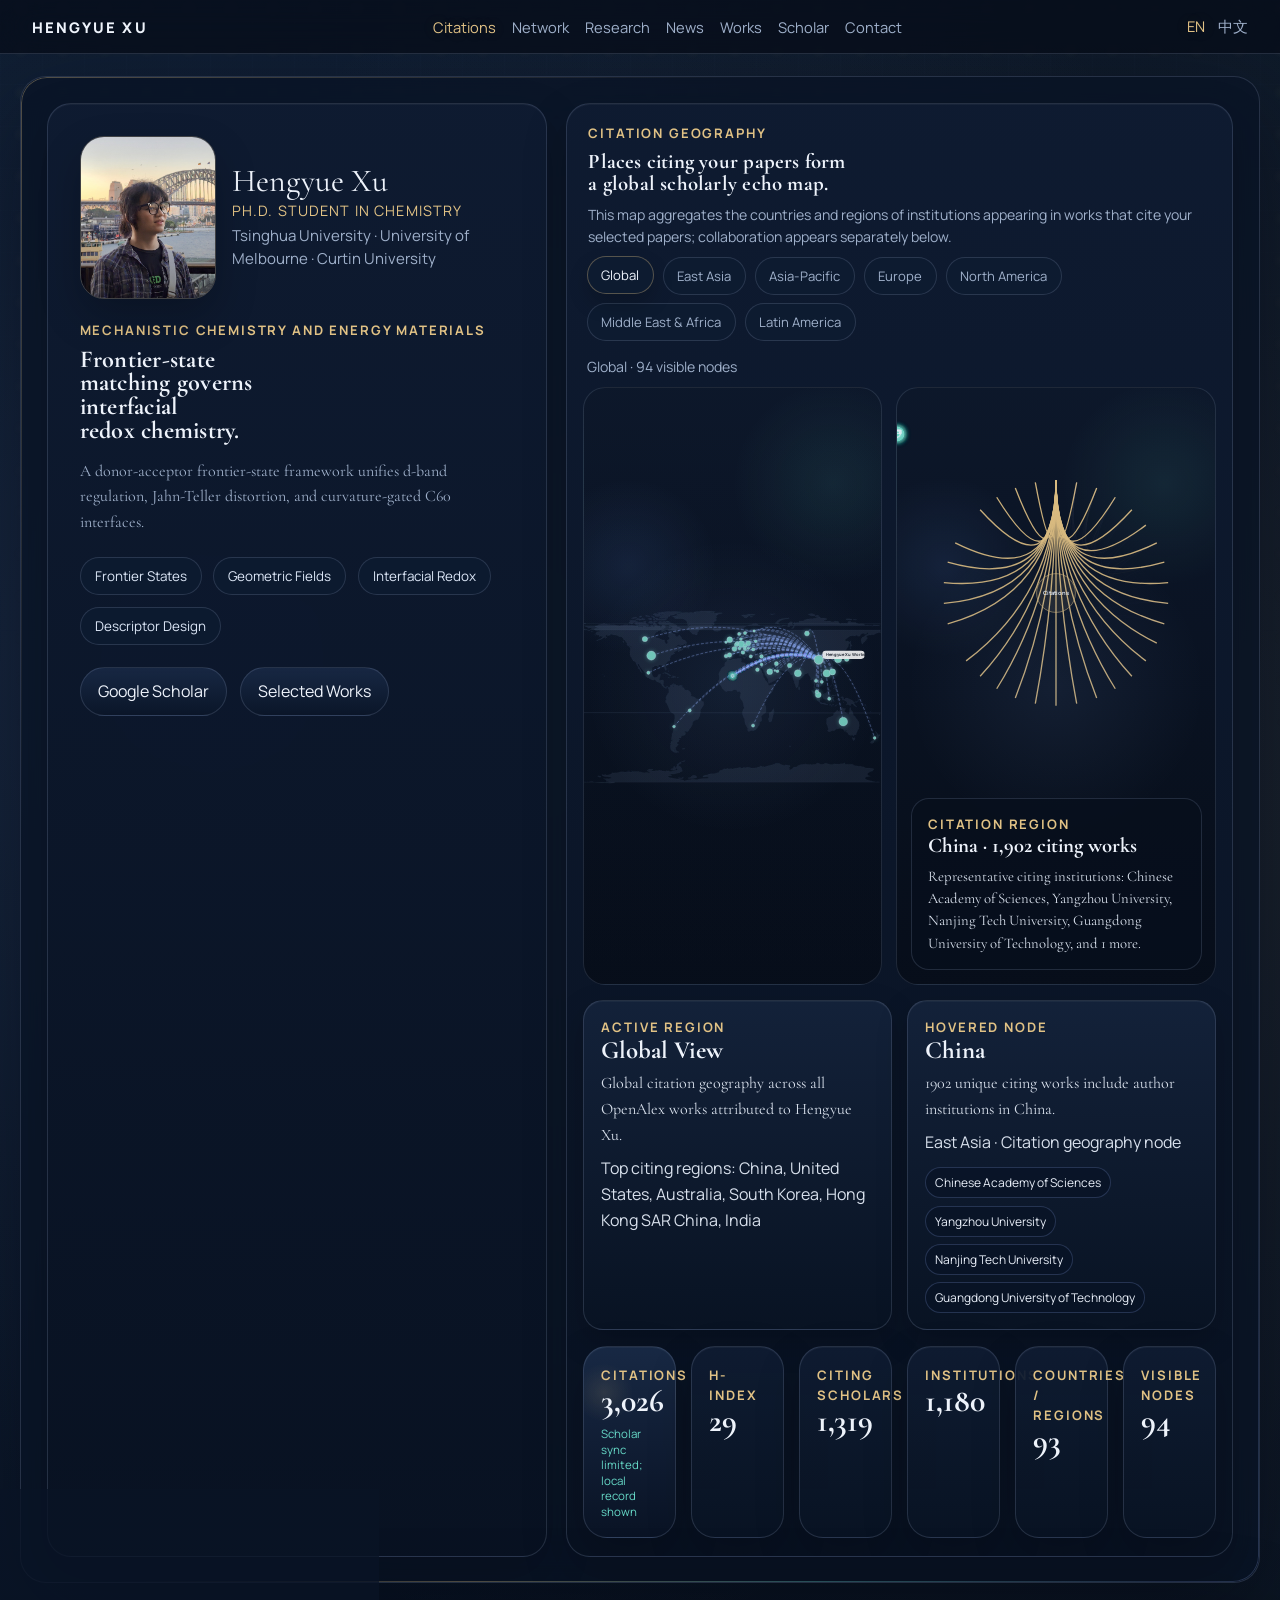
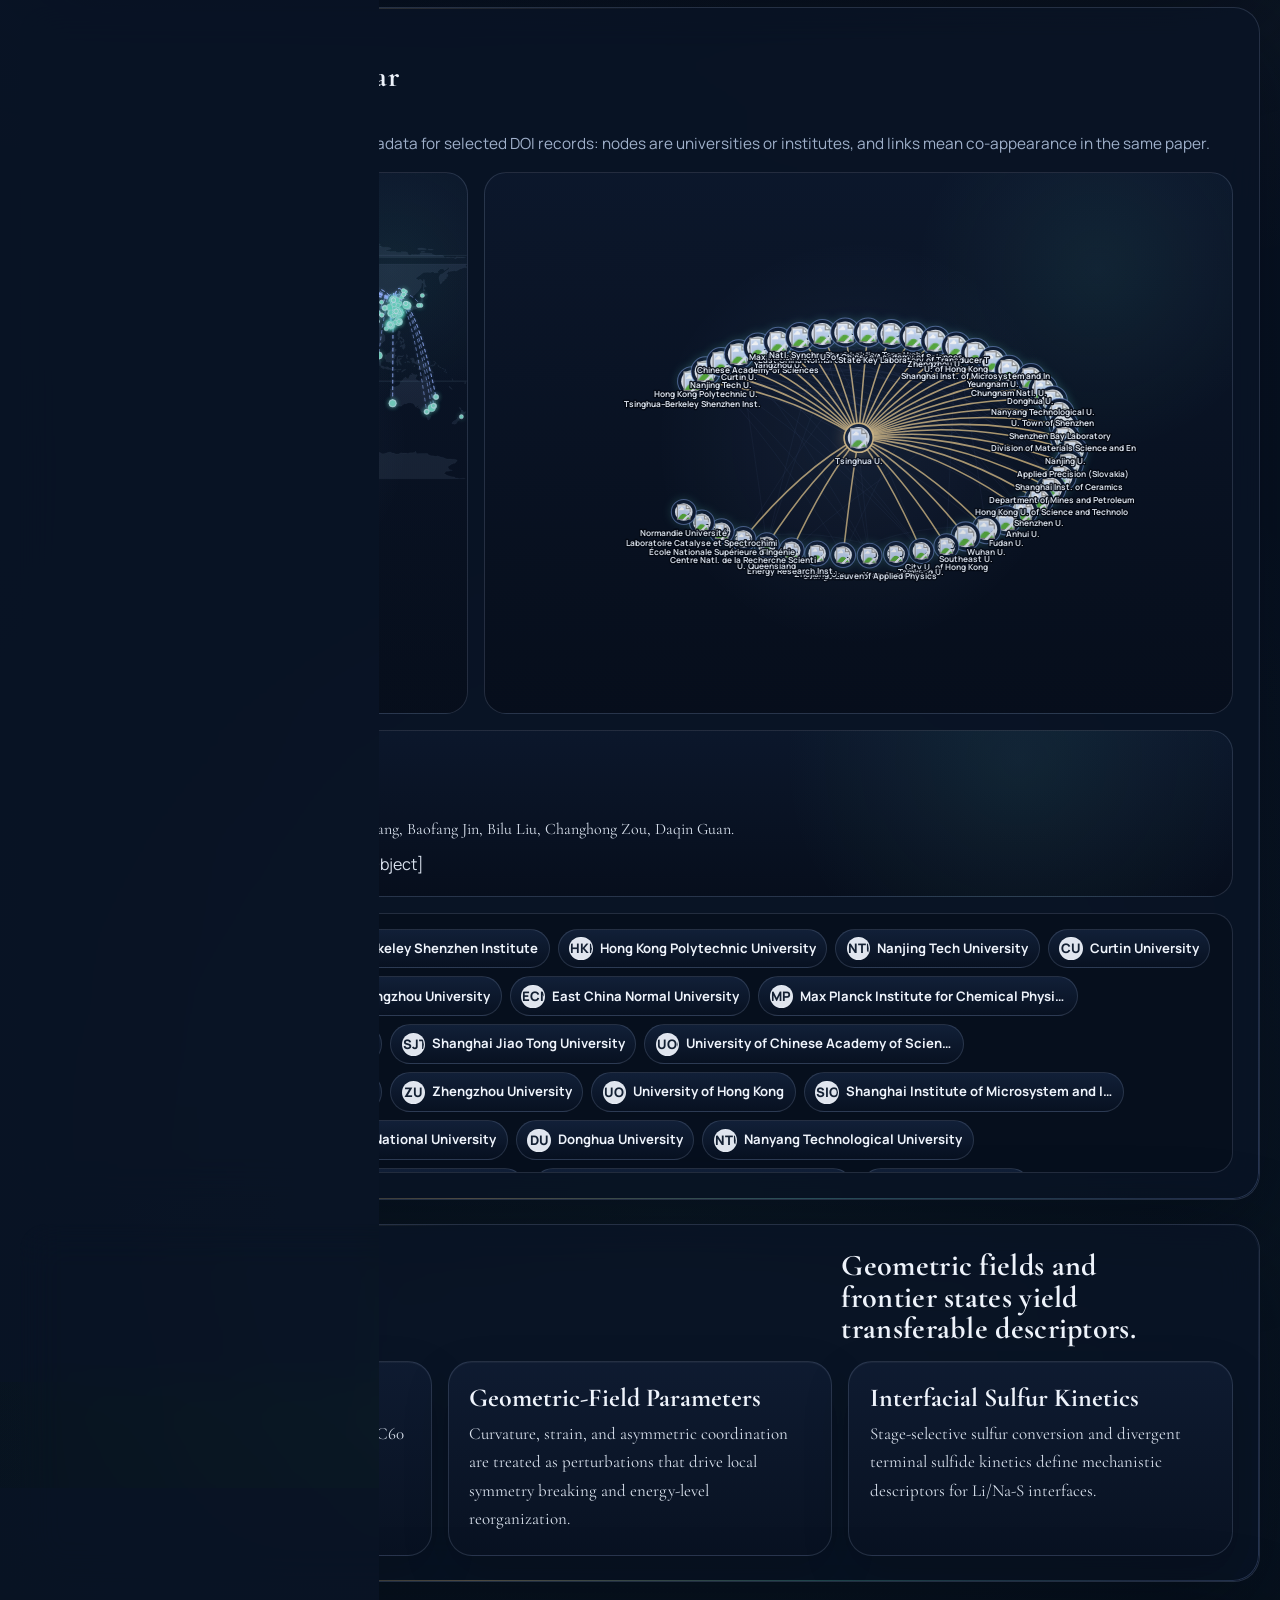
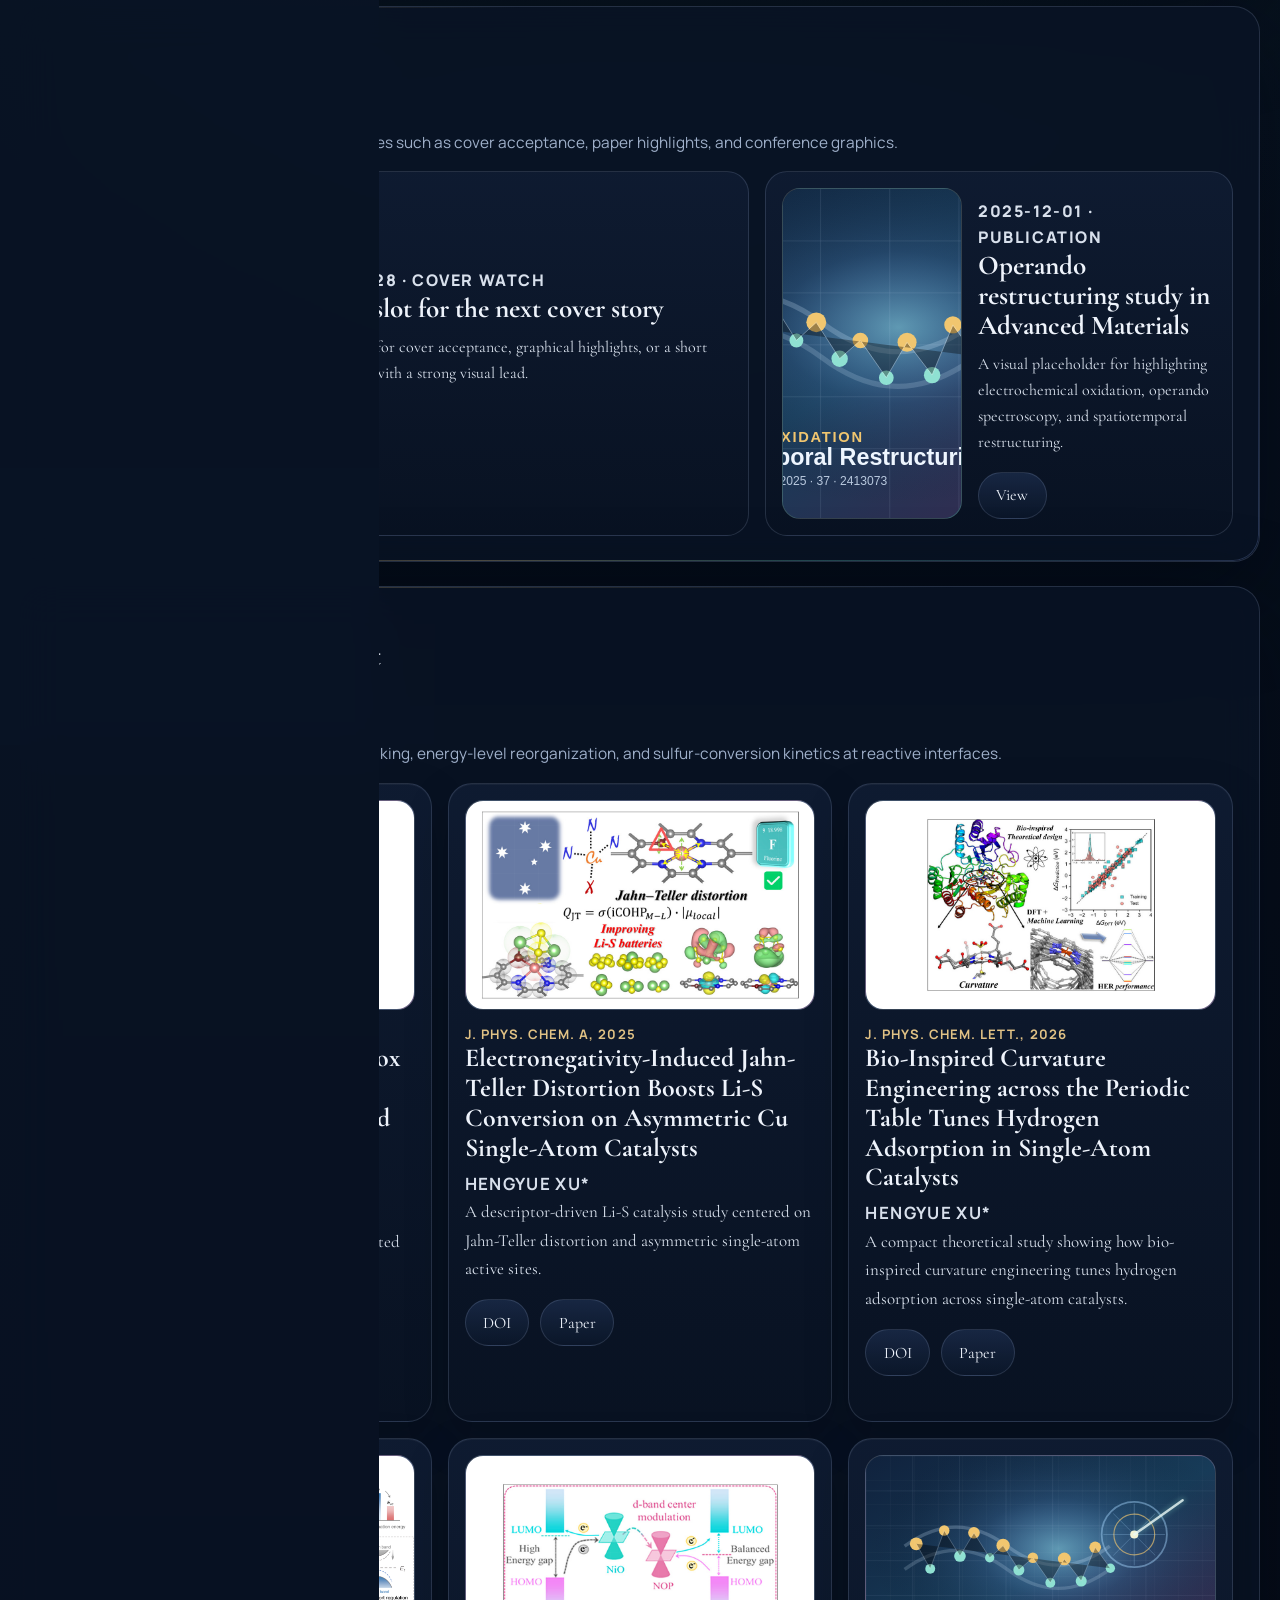
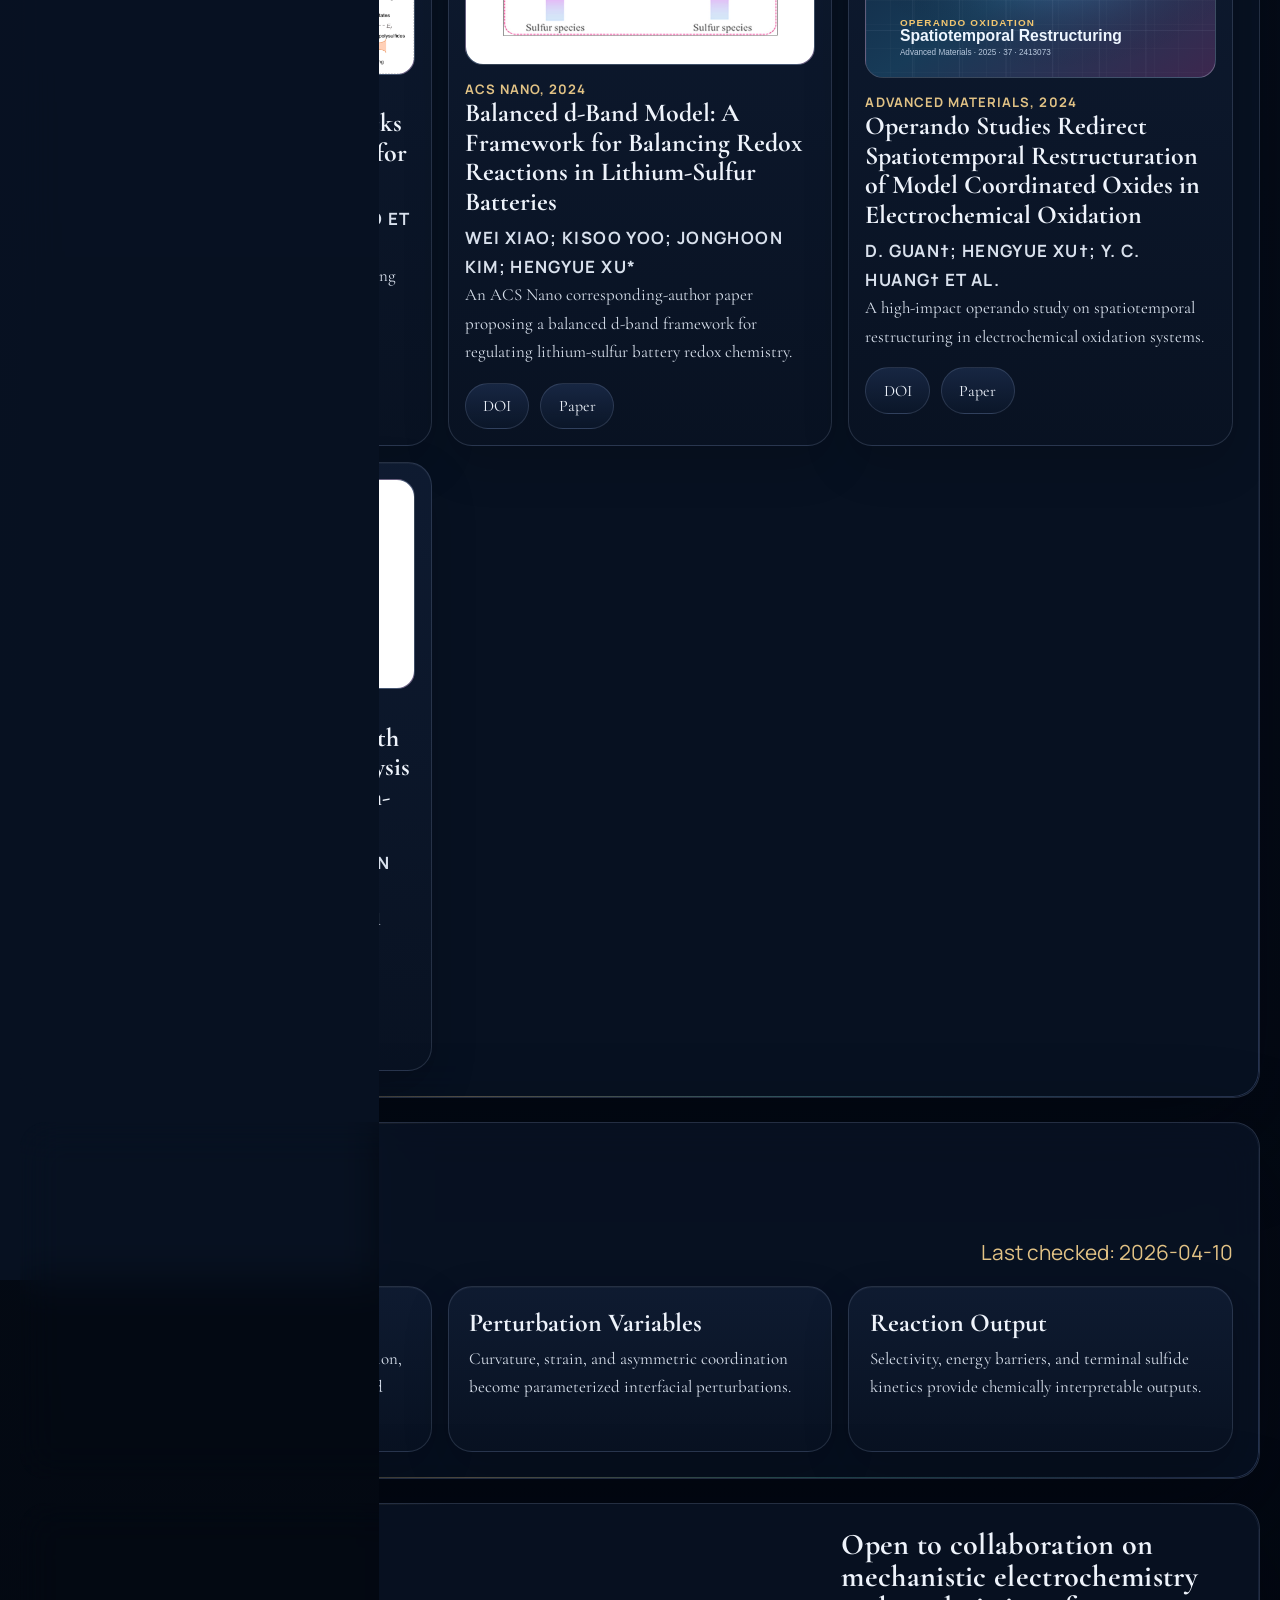
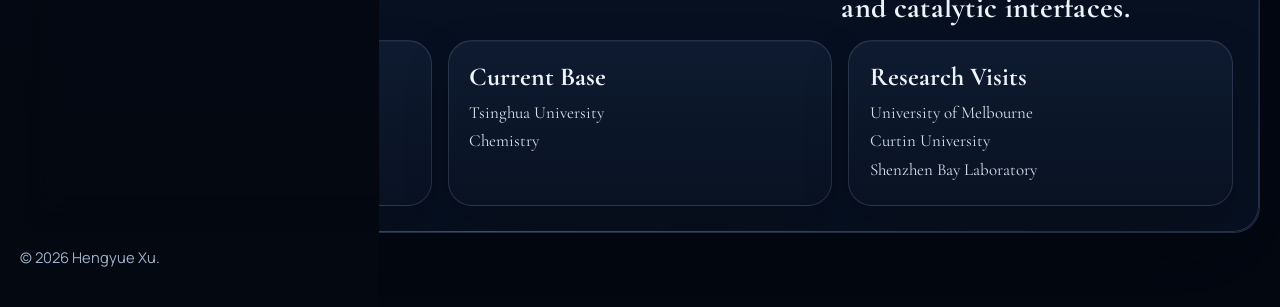
==== en.html @ 1e811d78 "Publish personal academic website" ====
<!DOCTYPE html>
<html lang="en">
  <head>
    <meta charset="UTF-8" />
    <meta name="viewport" content="width=device-width, initial-scale=1.0" />
    <title>Hengyue Xu | Mechanistic Chemistry and Energy Materials</title>
    <meta
      name="description"
      content="Mechanistic studies of energy materials, electronic structure regulation, interfacial chemistry, and descriptor-driven design by Hengyue Xu."
    />
    <link rel="preconnect" href="https://fonts.googleapis.com" />
    <link rel="preconnect" href="https://fonts.gstatic.com" crossorigin />
    <link
      href="https://fonts.googleapis.com/css2?family=Cormorant+Garamond:wght@500;600;700&family=Manrope:wght@400;500;600;700;800&display=swap"
      rel="stylesheet"
    />
    <link rel="stylesheet" href="./site.css" />
  </head>
  <body data-page-lang="en">
    <header class="topbar">
      <a class="brand" href="./index.html">Hengyue Xu</a>
      <nav class="nav">
        <a href="#impact">Citations</a>
        <a href="#collaboration">Network</a>
        <a href="#research">Research</a>
        <a href="#news">News</a>
        <a href="#publications">Works</a>
        <a href="#scholar">Scholar</a>
        <a href="#contact">Contact</a>
      </nav>
      <div class="lang-switch">
        <a class="active" href="./en.html">EN</a>
        <a href="./zh.html">中文</a>
      </div>
    </header>

    <main class="page-shell">
      <section id="impact" class="hero-map-section">
        <div class="hero-copy">
          <div class="hero-identity">
            <div class="hero-avatar-shell">
              <img class="hero-avatar" src="./assets/avatar-hero.jpg" alt="Portrait of Hengyue Xu" />
            </div>
            <div class="hero-identity-copy">
              <p class="identity-name">Hengyue Xu</p>
              <p class="identity-role">Ph.D. Student in Chemistry</p>
              <p class="identity-base">Tsinghua University · University of Melbourne · Curtin University</p>
            </div>
          </div>

          <p class="section-kicker">Mechanistic Chemistry and Energy Materials</p>
          <h1>Frontier-state matching governs interfacial redox chemistry.</h1>
          <p class="hero-summary">
            A donor-acceptor frontier-state framework unifies d-band regulation, Jahn-Teller distortion, and curvature-gated C60 interfaces.
          </p>

          <div class="topic-strip">
            <span>Frontier States</span>
            <span>Geometric Fields</span>
            <span>Interfacial Redox</span>
            <span>Descriptor Design</span>
          </div>

          <div class="hero-actions">
            <a class="primary-button" href="https://scholar.google.com/citations?user=CcOsCzwAAAAJ&hl=en" target="_blank" rel="noreferrer">
              Google Scholar
            </a>
            <a class="secondary-button" href="#publications">Selected Works</a>
          </div>
        </div>

        <div class="hero-map-panel">
          <div class="map-headline">
            <div>
              <p class="section-kicker">Citation Geography</p>
              <h2>Places citing your papers form a global scholarly echo map.</h2>
            </div>
            <p class="map-note">
              This map aggregates the countries and regions of institutions appearing in works that cite your selected papers; collaboration appears separately below.
            </p>
          </div>

          <div class="map-toolbar">
            <div id="map-region-controls" class="map-region-controls" aria-label="Impact map region filters"></div>
            <p id="map-toolbar-note" class="map-toolbar-note">Global overview</p>
          </div>

          <div class="citation-visual-grid">
            <div class="map-stage">
              <svg id="impact-map-svg" class="impact-map-svg" viewBox="0 0 1440 720" aria-label="Global citation geography map"></svg>
              <div id="map-tooltip" class="map-tooltip" hidden></div>
            </div>
            <div class="citation-network-panel">
              <svg id="citation-network-svg" class="citation-network-svg" viewBox="0 0 720 720" aria-label="Circular citation country network"></svg>
              <article id="citation-network-detail" class="citation-network-detail">
                <span class="stat-label">Citation Network</span>
                <h3>Click a node or link</h3>
                <p>Inspect countries, cross-region co-occurrence, and representative citing institutions.</p>
              </article>
            </div>
          </div>

          <div class="map-insights">
            <article class="map-insight-card">
              <span class="stat-label">Active Region</span>
              <h3 id="map-region-title">Global Overview</h3>
              <p id="map-region-summary">Citation distribution aggregated by the country or region of citing works' author institutions.</p>
              <p id="map-region-cities" class="map-note">Top citing regions: China, Australia, South Korea, United States, India, Germany</p>
            </article>
            <article class="map-insight-card">
              <span class="stat-label">Hovered Node</span>
              <h3 id="map-node-title">China</h3>
              <p id="map-node-summary">Citation geography node aggregated from citing works' author institutions.</p>
              <p id="map-node-meta" class="map-note">East Asia · Citation distribution node</p>
              <ul id="map-node-institutions" class="institution-mini-list" aria-label="Institutions for selected map node"></ul>
            </article>
          </div>

          <div class="hero-stats">
            <article class="stat-card spotlight">
              <span class="stat-label">Citations</span>
              <strong data-metric="citations">3,016</strong>
              <small id="scholar-sync-status">Syncing Scholar</small>
            </article>
            <article class="stat-card">
              <span class="stat-label">H-index</span>
              <strong data-metric="hIndex">29</strong>
            </article>
            <article class="stat-card">
              <span class="stat-label">Citing Scholars</span>
              <strong data-metric="citingScholars">1,319</strong>
            </article>
            <article class="stat-card">
              <span class="stat-label">Institutions</span>
              <strong data-metric="institutions">1,180</strong>
            </article>
            <article class="stat-card">
              <span class="stat-label">Countries / Regions</span>
              <strong data-metric="countries">42</strong>
            </article>
            <article class="stat-card">
              <span class="stat-label">Visible Nodes</span>
              <strong id="map-visible-nodes">15</strong>
            </article>
          </div>
        </div>
      </section>

      <section id="collaboration" class="section collaboration-section">
        <div class="section-heading">
          <p class="section-kicker">Paper Collaboration Network</p>
          <h2>Coauthor institutions appear as a publication network.</h2>
          <p class="section-note">
            Built from OpenAlex authorship institution metadata for selected DOI records: nodes are universities or institutes, and links mean co-appearance in the same paper.
          </p>
        </div>

        <div class="collaboration-layout">
          <div class="collaboration-map-shell">
            <svg id="collaboration-map" class="collaboration-map" viewBox="0 0 1440 720" aria-label="Global collaboration institution map"></svg>
          </div>
          <div class="collaboration-graph-shell">
            <svg id="collaboration-graph" class="collaboration-graph" viewBox="0 0 1440 720" aria-label="Paper collaboration institution network"></svg>
          </div>
          <article class="collaboration-detail">
            <span class="stat-label">Active Node</span>
            <h3 id="collaboration-node-title">Tsinghua University</h3>
            <p id="collaboration-node-summary">Hover or click an institution node to inspect authors, papers, and source metadata.</p>
            <p id="collaboration-node-meta" class="map-note">OpenAlex authorship institution data</p>
          </article>
        </div>

        <div id="institution-network" class="institution-network compact" aria-label="Compact global institution list"></div>
      </section>

      <section id="research" class="section narrative-section">
        <div class="section-heading compact">
          <p class="section-kicker">Core Ideas</p>
          <h2>Geometric fields and frontier states yield transferable descriptors.</h2>
        </div>

        <div class="narrative-grid">
          <article class="narrative-card">
            <h3>Unified Frontier States</h3>
            <p>d-band regulation, Jahn-Teller distortion, and C60 curvature are recast within a donor-acceptor frontier-state framework.</p>
          </article>
          <article class="narrative-card">
            <h3>Geometric-Field Parameters</h3>
            <p>Curvature, strain, and asymmetric coordination are treated as perturbations that drive local symmetry breaking and energy-level reorganization.</p>
          </article>
          <article class="narrative-card">
            <h3>Interfacial Sulfur Kinetics</h3>
            <p>Stage-selective sulfur conversion and divergent terminal sulfide kinetics define mechanistic descriptors for Li/Na-S interfaces.</p>
          </article>
        </div>
      </section>

      <section id="news" class="section news-section">
        <div class="section-heading">
          <p class="section-kicker">News</p>
          <h2>Recent papers, covers, and research updates live here.</h2>
          <p class="section-note">
            This section is ready for recurring visual updates such as cover acceptance, paper highlights, and conference graphics.
          </p>
        </div>

        <div id="news-feed" class="news-feed" data-lang="en"></div>
      </section>

      <section id="publications" class="section publications-section">
        <div class="section-heading">
          <p class="section-kicker">Selected Publications</p>
          <h2>Mechanistic papers convert frontier-state descriptors into reaction rules.</h2>
          <p class="section-note">
            Representative studies resolve symmetry breaking, energy-level reorganization, and sulfur-conversion kinetics at reactive interfaces.
          </p>
        </div>

        <div id="papers" class="publication-grid" data-lang="en"></div>
      </section>

      <section id="scholar" class="section scholar-section">
        <div class="section-heading compact">
          <div>
            <p class="section-kicker">Live Scholarly Pulse</p>
            <h2>Scholar metrics update online and fall back to the local research record.</h2>
          </div>
          <p id="scholar-updated" class="sync-text">Last checked: loading</p>
        </div>

        <div class="scholar-grid">
          <article class="scholar-card">
            <h3>Unified Theory</h3>
            <p>
              A frontier-state picture unifies d-band regulation, Jahn-Teller distortion, and curvature-controlled interfaces.
            </p>
          </article>
          <article class="scholar-card">
            <h3>Perturbation Variables</h3>
            <p>
              Curvature, strain, and asymmetric coordination become parameterized interfacial perturbations.
            </p>
          </article>
          <article class="scholar-card">
            <h3>Reaction Output</h3>
            <p>Selectivity, energy barriers, and terminal sulfide kinetics provide chemically interpretable outputs.</p>
          </article>
        </div>
      </section>

      <section id="contact" class="section contact-section">
        <div class="section-heading compact">
          <p class="section-kicker">Scientific Collaboration</p>
          <h2>Open to collaboration on mechanistic electrochemistry and catalytic interfaces.</h2>
        </div>

        <div class="contact-grid">
          <article class="contact-card">
            <h3>Email</h3>
            <p>xuhy24@mails.tsinghua.edu.cn</p>
            <p>xuhy21@tsinghua.org.cn</p>
          </article>
          <article class="contact-card">
            <h3>Current Base</h3>
            <p>Tsinghua University</p>
            <p>Chemistry</p>
          </article>
          <article class="contact-card">
            <h3>Research Visits</h3>
            <p>University of Melbourne</p>
            <p>Curtin University</p>
            <p>Shenzhen Bay Laboratory</p>
          </article>
        </div>
      </section>
    </main>

    <footer class="footer">
      <p>© <span data-year></span> Hengyue Xu.</p>
    </footer>

    <script src="./site.js"></script>
  </body>
</html>
---- site.css ----
:root {
  --bg: #06101d;
  --bg-deep: #030811;
  --panel: rgba(9, 20, 38, 0.78);
  --panel-strong: rgba(12, 26, 48, 0.94);
  --text: #eef3fb;
  --muted: #9fb0ca;
  --line: rgba(164, 184, 216, 0.18);
  --line-strong: rgba(225, 194, 133, 0.34);
  --accent: #e1c285;
  --accent-2: #97b4ff;
  --accent-3: #66d9c7;
  --glow: rgba(125, 169, 255, 0.36);
  --shadow: 0 32px 100px rgba(1, 5, 15, 0.46);
  --max-width: 1380px;
}

* {
  box-sizing: border-box;
}

html {
  scroll-behavior: smooth;
}

body {
  margin: 0;
  min-height: 100vh;
  color: var(--text);
  font-family: "Cormorant Garamond", serif;
  background:
    radial-gradient(circle at 14% 10%, rgba(125, 165, 232, 0.14), transparent 18%),
    radial-gradient(circle at 86% 12%, rgba(225, 194, 133, 0.09), transparent 18%),
    radial-gradient(circle at 52% 42%, rgba(102, 217, 199, 0.06), transparent 24%),
    linear-gradient(180deg, #091628 0%, var(--bg) 48%, var(--bg-deep) 100%);
  position: relative;
}

body::before {
  content: "";
  position: fixed;
  inset: 0;
  pointer-events: none;
  opacity: 0.52;
  background-image:
    linear-gradient(rgba(170, 191, 226, 0.04) 1px, transparent 1px),
    linear-gradient(90deg, rgba(170, 191, 226, 0.04) 1px, transparent 1px),
    radial-gradient(circle at 50% 20%, rgba(225, 194, 133, 0.1), transparent 24%);
  background-size: 42px 42px;
  mask-image: linear-gradient(180deg, rgba(0, 0, 0, 0.75), transparent 92%);
}

a {
  color: inherit;
}

.portal-page {
  display: grid;
  place-items: center;
  padding: 2rem;
}

.portal-shell,
.section,
.hero-map-section {
  position: relative;
  overflow: hidden;
  border: 1px solid var(--line);
  border-radius: 26px;
  background: var(--panel);
  box-shadow: var(--shadow);
  backdrop-filter: blur(20px);
}

.section::after,
.hero-map-section::after {
  content: "";
  position: absolute;
  inset: auto 8% 0;
  height: 1px;
  background: linear-gradient(90deg, transparent, rgba(225, 194, 133, 0.34), rgba(102, 217, 199, 0.28), transparent);
  pointer-events: none;
}

.portal-shell::before,
.section::before,
.hero-map-section::before {
  content: "";
  position: absolute;
  inset: 0;
  pointer-events: none;
  border-radius: inherit;
  padding: 1px;
  background: linear-gradient(135deg, var(--line-strong), transparent 28%, transparent 72%, rgba(151, 180, 255, 0.22));
  -webkit-mask:
    linear-gradient(#000 0 0) content-box,
    linear-gradient(#000 0 0);
  -webkit-mask-composite: xor;
  mask-composite: exclude;
}

.portal-shell {
  width: min(760px, 100%);
  padding: 2rem;
}

.portal-kicker,
.section-kicker,
.brand,
.nav,
.lang-switch,
.topic-strip,
.stat-label,
.paper-tag,
.paper-meta,
.section-note,
.map-note,
.institution-type,
.institution-meta,
.footer,
.primary-button,
.secondary-button {
  font-family: "Manrope", sans-serif;
}

.portal-kicker,
.section-kicker,
.stat-label {
  margin: 0 0 0.55rem;
  color: var(--accent);
  font-size: 0.82rem;
  font-weight: 700;
  letter-spacing: 0.14em;
  text-transform: uppercase;
}

.portal-shell h1,
.hero-copy h1,
.map-headline h2,
.section-heading h2 {
  margin: 0;
  line-height: 0.95;
  letter-spacing: 0.01em;
  text-wrap: balance;
}

.portal-shell h1 {
  font-size: clamp(3rem, 8vw, 5.2rem);
}

.portal-intro {
  max-width: 42rem;
  font-size: 1.22rem;
  line-height: 1.6;
  color: var(--muted);
}

.portal-grid {
  display: grid;
  grid-template-columns: repeat(2, minmax(0, 1fr));
  gap: 1rem;
  margin-top: 1.5rem;
}

.portal-card {
  display: block;
  text-decoration: none;
  padding: 1.45rem;
  border-radius: 24px;
  border: 1px solid var(--line);
  background: linear-gradient(180deg, rgba(17, 31, 55, 0.94), rgba(10, 19, 35, 0.94));
  transition: transform 180ms ease, border-color 180ms ease;
}

.portal-card:hover {
  transform: translateY(-4px);
  border-color: var(--line-strong);
}

.portal-label {
  display: inline-block;
  margin-bottom: 0.65rem;
  color: var(--accent-2);
  font-family: "Manrope", sans-serif;
  font-size: 0.84rem;
  font-weight: 700;
}

.portal-card strong {
  display: block;
  font-size: 1.38rem;
}

.portal-card p {
  margin-bottom: 0;
  font-size: 1rem;
  line-height: 1.6;
  color: var(--muted);
}

.topbar {
  position: sticky;
  top: 0;
  z-index: 40;
  display: grid;
  grid-template-columns: auto 1fr auto;
  align-items: center;
  gap: 1rem;
  padding: 1rem 2rem;
  backdrop-filter: blur(18px);
  background: rgba(6, 12, 24, 0.72);
  border-bottom: 1px solid var(--line);
}

.brand {
  text-decoration: none;
  font-size: 0.92rem;
  font-weight: 800;
  letter-spacing: 0.14em;
  text-transform: uppercase;
}

.nav {
  display: flex;
  justify-content: center;
  flex-wrap: wrap;
  gap: 1rem;
}

.nav a,
.lang-switch a {
  text-decoration: none;
  color: var(--muted);
  font-size: 0.92rem;
  transition: color 180ms ease, text-shadow 180ms ease;
}

.nav a:hover,
.nav a.active,
.lang-switch a:hover,
.lang-switch a.active {
  color: var(--accent);
  text-shadow: 0 0 18px rgba(225, 194, 133, 0.18);
}

.lang-switch {
  display: flex;
  gap: 0.8rem;
}

.page-shell {
  width: min(calc(100% - 2.5rem), var(--max-width));
  margin: 1.4rem auto 0;
  display: grid;
  gap: 1.5rem;
}

.hero-map-section {
  min-height: calc(100vh - 7rem);
  padding: 1.6rem;
  display: grid;
  grid-template-columns: minmax(380px, 500px) minmax(0, 1fr);
  gap: 1.2rem;
}

.hero-copy,
.hero-map-panel,
.narrative-card,
.paper-card,
.stat-card,
.scholar-card,
.contact-card {
  border-radius: 24px;
  border: 1px solid var(--line);
  background: linear-gradient(180deg, rgba(15, 28, 50, 0.95), rgba(9, 19, 35, 0.94));
  box-shadow:
    inset 0 1px 0 rgba(255, 255, 255, 0.04),
    0 18px 46px rgba(0, 0, 0, 0.18);
}

.hero-copy {
  display: flex;
  flex-direction: column;
  justify-content: flex-start;
  padding: 2rem;
}

.hero-identity {
  display: grid;
  grid-template-columns: 136px minmax(0, 1fr);
  gap: 1rem;
  align-items: center;
  margin-bottom: 1.35rem;
}

.hero-avatar-shell {
  position: relative;
  aspect-ratio: 5 / 6;
  border-radius: 24px;
  overflow: hidden;
  border: 1px solid rgba(225, 194, 133, 0.24);
  box-shadow:
    inset 0 1px 0 rgba(255, 255, 255, 0.08),
    0 18px 42px rgba(0, 0, 0, 0.22);
}

.hero-avatar-shell::after {
  content: "";
  position: absolute;
  inset: 0;
  background:
    linear-gradient(180deg, transparent 48%, rgba(4, 10, 18, 0.42) 100%),
    linear-gradient(135deg, rgba(255, 255, 255, 0.08), transparent 36%);
}

.hero-avatar {
  display: block;
  width: 100%;
  height: 100%;
  object-fit: cover;
}

.hero-identity-copy {
  display: grid;
  gap: 0.25rem;
}

.identity-name,
.identity-role,
.identity-base {
  margin: 0;
}

.identity-name {
  font-size: 2rem;
  line-height: 1;
}

.identity-role {
  font-family: "Manrope", sans-serif;
  font-size: 0.9rem;
  letter-spacing: 0.08em;
  text-transform: uppercase;
  color: var(--accent);
}

.identity-base {
  font-family: "Manrope", sans-serif;
  font-size: 0.94rem;
  line-height: 1.55;
  color: var(--muted);
}

.hero-copy h1 {
  font-size: clamp(1.48rem, 1.9vw, 1.98rem);
  line-height: 0.98;
  max-width: 15ch;
}

.hero-summary {
  margin: 1rem 0 0;
  font-size: 1rem;
  line-height: 1.6;
  color: var(--muted);
  max-width: 34rem;
}

.topic-strip {
  display: flex;
  flex-wrap: wrap;
  gap: 0.72rem;
  margin-top: 1.35rem;
}

.topic-strip span {
  display: inline-flex;
  align-items: center;
  padding: 0.56rem 0.88rem;
  border-radius: 999px;
  border: 1px solid var(--line);
  background: rgba(14, 28, 49, 0.78);
  color: #dbe5f5;
  font-size: 0.84rem;
}

.hero-actions {
  display: flex;
  flex-wrap: wrap;
  gap: 0.8rem;
  margin-top: 1.4rem;
}

.primary-button,
.secondary-button,
.paper-links a {
  display: inline-flex;
  align-items: center;
  justify-content: center;
  padding: 0.78rem 1.08rem;
  border-radius: 999px;
  border: 1px solid var(--line);
  background: linear-gradient(180deg, rgba(24, 40, 68, 0.96), rgba(11, 22, 41, 0.94));
  text-decoration: none;
  transition:
    transform 180ms ease,
    border-color 180ms ease,
    color 180ms ease,
    box-shadow 180ms ease;
}

.primary-button:hover,
.secondary-button:hover,
.paper-links a:hover {
  transform: translateY(-2px);
  border-color: var(--line-strong);
  color: var(--accent);
  box-shadow: 0 12px 30px rgba(2, 6, 14, 0.34);
}

.hero-map-panel {
  position: relative;
  display: grid;
  grid-template-rows: auto auto minmax(0, 1fr) auto auto;
  padding: 1rem 1rem 1.1rem;
  overflow: hidden;
}

.map-headline {
  display: flex;
  flex-direction: column;
  gap: 0.55rem;
  align-items: start;
  padding: 0.25rem 0.35rem 0.55rem;
}

.map-headline h2 {
  font-size: clamp(1.3rem, 1.6vw, 1.76rem);
  line-height: 1.08;
  max-width: 40ch;
}

.map-note {
  max-width: 46rem;
  margin: 0;
  font-size: 0.88rem;
  line-height: 1.55;
  color: var(--muted);
}

.map-toolbar {
  display: flex;
  justify-content: space-between;
  gap: 1rem;
  align-items: center;
  flex-wrap: wrap;
  margin: 0 0 0.7rem;
  padding: 0 0.25rem;
}

.map-region-controls {
  display: flex;
  flex-wrap: wrap;
  gap: 0.55rem;
}

.map-region-button {
  appearance: none;
  border: 1px solid var(--line);
  background: rgba(14, 28, 49, 0.88);
  color: var(--muted);
  border-radius: 999px;
  padding: 0.55rem 0.85rem;
  font-family: "Manrope", sans-serif;
  font-size: 0.82rem;
  cursor: pointer;
  transition:
    transform 180ms ease,
    border-color 180ms ease,
    color 180ms ease,
    box-shadow 180ms ease;
}

.map-region-button:hover,
.map-region-button.active {
  transform: translateY(-1px);
  color: var(--text);
  border-color: var(--line-strong);
  box-shadow: 0 10px 20px rgba(0, 0, 0, 0.18);
}

.map-toolbar-note {
  margin: 0;
  font-family: "Manrope", sans-serif;
  font-size: 0.88rem;
  color: var(--muted);
}

.citation-visual-grid {
  display: grid;
  grid-template-columns: minmax(0, 1fr) minmax(320px, 0.42fr);
  gap: 0.9rem;
  min-height: 0;
}

.map-stage,
.citation-network-panel {
  display: grid;
  grid-template-rows: minmax(0, 1fr) auto;
  position: relative;
  min-height: 0;
  border-radius: 22px;
  background:
    radial-gradient(circle at 84% 16%, rgba(102, 217, 199, 0.09), transparent 18%),
    radial-gradient(circle at 15% 30%, rgba(112, 162, 255, 0.1), transparent 18%),
    linear-gradient(180deg, rgba(13, 24, 42, 0.98), rgba(7, 14, 27, 0.98));
  border: 1px solid rgba(173, 194, 230, 0.14);
  overflow: hidden;
}

.map-stage::before,
.citation-network-panel::before,
.collaboration-map-shell::before,
.collaboration-graph-shell::before {
  content: "";
  position: absolute;
  inset: 0;
  background:
    radial-gradient(circle at 50% 50%, rgba(143, 183, 255, 0.08), transparent 44%),
    linear-gradient(180deg, transparent 0%, rgba(6, 13, 24, 0.18) 100%);
  pointer-events: none;
}

.impact-map-svg {
  display: block;
  width: 100%;
  height: 100%;
  min-height: 500px;
}

.citation-network-svg {
  display: block;
  width: 100%;
  min-height: 410px;
}

.citation-network-detail {
  position: relative;
  margin: 0 0.85rem 0.85rem;
  padding: 0.95rem 1rem;
  border-radius: 18px;
  border: 1px solid rgba(173, 194, 230, 0.16);
  background: rgba(7, 15, 29, 0.74);
}

.citation-network-detail h3 {
  margin: 0;
  font-size: 1.3rem;
  line-height: 1.12;
}

.citation-network-detail p {
  margin: 0.45rem 0 0;
  color: #d8e0ec;
  font-size: 0.92rem;
  line-height: 1.52;
}

.map-tooltip {
  position: absolute;
  z-index: 6;
  min-width: 180px;
  max-width: 250px;
  padding: 0.8rem 0.95rem;
  border-radius: 16px;
  border: 1px solid rgba(225, 194, 133, 0.24);
  background: rgba(249, 250, 253, 0.96);
  color: #182031;
  box-shadow: 0 18px 40px rgba(3, 7, 16, 0.26);
  pointer-events: none;
  transform: translate(12px, -12px);
}

.map-tooltip strong,
.map-tooltip span {
  display: block;
}

.map-tooltip strong {
  font-family: "Manrope", sans-serif;
  font-size: 0.98rem;
}

.map-tooltip span {
  margin-top: 0.18rem;
  font-family: "Manrope", sans-serif;
  font-size: 0.78rem;
  line-height: 1.45;
  color: #505c70;
}

.institution-mini-list {
  display: flex;
  flex-wrap: wrap;
  gap: 0.45rem;
  padding: 0;
  margin: 0.7rem 0 0;
  list-style: none;
}

.institution-mini-list li {
  max-width: 100%;
  padding: 0.38rem 0.55rem;
  border: 1px solid rgba(151, 180, 255, 0.2);
  border-radius: 999px;
  color: #e8eef8;
  background: rgba(9, 20, 38, 0.74);
  font-family: "Manrope", sans-serif;
  font-size: 0.75rem;
  overflow-wrap: anywhere;
}

.map-insights {
  display: grid;
  grid-template-columns: repeat(2, minmax(0, 1fr));
  gap: 0.9rem;
  margin-top: 0.95rem;
}

.map-insight-card {
  padding: 1rem 1.1rem;
  border-radius: 20px;
  border: 1px solid var(--line);
  background: linear-gradient(180deg, rgba(20, 34, 58, 0.95), rgba(9, 19, 35, 0.94));
  box-shadow:
    inset 0 1px 0 rgba(255, 255, 255, 0.04),
    0 12px 32px rgba(0, 0, 0, 0.18);
}

.map-insight-card h3 {
  margin: 0;
  font-size: 1.55rem;
  line-height: 1.08;
}

.map-insight-card p {
  margin: 0.45rem 0 0;
  font-size: 1rem;
  line-height: 1.62;
  color: #d8e0ec;
}

.hero-stats {
  display: grid;
  grid-template-columns: repeat(6, minmax(0, 1fr));
  gap: 0.9rem;
  margin-top: 1rem;
}

.stat-card {
  padding: 1.1rem;
  min-width: 0;
}

.stat-card.spotlight {
  background:
    radial-gradient(circle at 22% 24%, rgba(225, 194, 133, 0.12), transparent 18%),
    linear-gradient(180deg, rgba(24, 41, 69, 0.98), rgba(10, 20, 37, 0.96));
}

.stat-card strong {
  display: block;
  font-size: 2rem;
  line-height: 1;
}

.stat-card small {
  display: block;
  margin-top: 0.58rem;
  color: var(--accent-3);
  font-family: "Manrope", sans-serif;
  font-size: 0.72rem;
  line-height: 1.35;
}

.section {
  padding: 1.6rem;
}

.section-heading {
  margin-bottom: 1rem;
}

.section-heading.compact {
  display: flex;
  justify-content: space-between;
  gap: 1rem;
  align-items: end;
}

.section-heading h2 {
  font-size: clamp(1.72rem, 2.35vw, 2.45rem);
  line-height: 1.05;
  max-width: 28ch;
}

.section-note {
  margin: 0.5rem 0 0;
  font-size: 0.96rem;
  line-height: 1.6;
  color: var(--muted);
}

.narrative-grid,
.publication-grid,
.news-feed,
.scholar-grid,
.contact-grid,
.institution-network {
  display: grid;
  gap: 1rem;
}

.institution-network {
  grid-template-columns: repeat(4, minmax(0, 1fr));
}

.institution-network.compact {
  display: flex;
  flex-wrap: wrap;
  gap: 0.5rem;
  max-height: 260px;
  overflow: auto;
  padding: 0.9rem;
  border-radius: 20px;
  border: 1px solid var(--line);
  background: rgba(7, 15, 29, 0.78);
}

.collaboration-layout {
  display: grid;
  grid-template-columns: minmax(260px, 0.36fr) minmax(0, 0.64fr);
  gap: 1rem;
  align-items: stretch;
  margin-bottom: 1rem;
}

.collaboration-graph-shell,
.collaboration-map-shell,
.collaboration-detail {
  position: relative;
  border-radius: 22px;
  border: 1px solid var(--line);
  background:
    radial-gradient(circle at 82% 18%, rgba(102, 217, 199, 0.08), transparent 24%),
    linear-gradient(180deg, rgba(12, 24, 44, 0.96), rgba(7, 15, 29, 0.95));
  overflow: hidden;
}

.collaboration-detail {
  grid-column: 1 / -1;
}

.collaboration-graph,
.collaboration-map {
  display: block;
  width: 100%;
  min-height: 540px;
}

.collaboration-map {
  min-height: 340px;
}

.collaboration-detail {
  display: grid;
  align-content: start;
  padding: 1.15rem;
}

.collaboration-detail h3 {
  margin: 0;
  font-size: 1.75rem;
  line-height: 1.08;
}

.collaboration-detail p {
  margin: 0.62rem 0 0;
  color: #d8e0ec;
  font-size: 1rem;
  line-height: 1.6;
}

.collab-edge {
  fill: none;
  stroke: rgba(151, 180, 255, 0.34);
  stroke-width: 1.6;
  transition: stroke 180ms ease, stroke-width 180ms ease, opacity 180ms ease;
}

.collab-edge.is-active {
  stroke: rgba(225, 194, 133, 0.82);
  stroke-width: 3;
}

.collab-edge.is-faded {
  opacity: 0.18;
}

.collab-node-shell {
  cursor: pointer;
  transition: opacity 180ms ease, transform 180ms ease;
}

.collab-node-shell.is-muted {
  opacity: 0.28;
}

.collab-node {
  fill: rgba(13, 28, 51, 0.98);
  stroke: rgba(151, 180, 255, 0.48);
  stroke-width: 2;
  filter: drop-shadow(0 0 9px rgba(102, 217, 199, 0.22));
}

.collab-node.is-active {
  stroke: rgba(225, 194, 133, 0.96);
  stroke-width: 3;
  filter: drop-shadow(0 0 14px rgba(225, 194, 133, 0.32));
}

.collab-node-logo-bg {
  fill: rgba(238, 243, 251, 0.96);
}

.collab-node-initials {
  fill: #132033;
  font-family: "Manrope", sans-serif;
  font-size: 16px;
  font-weight: 800;
  text-anchor: middle;
  dominant-baseline: middle;
}

.collab-node-label {
  fill: #eaf1fb;
  font-family: "Manrope", sans-serif;
  font-size: 16px;
  font-weight: 700;
  text-anchor: middle;
  paint-order: stroke;
  stroke: rgba(3, 8, 17, 0.92);
  stroke-width: 5px;
  stroke-linejoin: round;
}

.collab-center {
  fill: rgba(225, 194, 133, 0.12);
  stroke: rgba(225, 194, 133, 0.72);
  stroke-width: 2;
}

.institution-card {
  position: relative;
  min-height: 190px;
  padding: 1.05rem;
  border-radius: 20px;
  border: 1px solid var(--line);
  background:
    linear-gradient(180deg, rgba(18, 33, 57, 0.96), rgba(8, 18, 34, 0.94));
  overflow: hidden;
  cursor: pointer;
  transition:
    transform 180ms ease,
    border-color 180ms ease,
    box-shadow 180ms ease;
}

.institution-network.compact .institution-card {
  display: inline-flex;
  align-items: center;
  gap: 0.45rem;
  min-height: 0;
  width: auto;
  max-width: 320px;
  padding: 0.46rem 0.66rem;
  border-radius: 999px;
}

.institution-network.compact .institution-card::before,
.institution-network.compact .institution-card ul,
.institution-network.compact .institution-meta {
  display: none;
}

.institution-network.compact .institution-logo {
  width: 1.45rem;
  height: 1.45rem;
  margin: 0;
  flex: 0 0 auto;
}

.institution-network.compact .institution-type {
  display: none;
}

.institution-network.compact .institution-card h3 {
  margin: 0;
  font-family: "Manrope", sans-serif;
  font-size: 0.82rem;
  line-height: 1.2;
  white-space: nowrap;
  overflow: hidden;
  text-overflow: ellipsis;
}

.institution-card::before {
  content: "";
  position: absolute;
  inset: 0;
  background:
    linear-gradient(135deg, color-mix(in srgb, var(--card-color, #97b4ff) 22%, transparent), transparent 38%),
    radial-gradient(circle at 92% 12%, color-mix(in srgb, var(--card-color, #97b4ff) 18%, transparent), transparent 26%);
  opacity: 0.9;
  pointer-events: none;
}

.institution-card:hover,
.institution-card.is-active {
  transform: translateY(-4px);
  border-color: color-mix(in srgb, var(--card-color, #97b4ff) 64%, var(--line-strong));
  box-shadow: 0 18px 44px rgba(0, 0, 0, 0.24);
}

.institution-card > * {
  position: relative;
}

.institution-type,
.institution-meta {
  margin: 0;
  color: var(--accent);
  font-size: 0.76rem;
  font-weight: 800;
  letter-spacing: 0.1em;
  text-transform: uppercase;
}

.institution-card h3 {
  margin: 0.7rem 0 0;
  font-size: 1.45rem;
  line-height: 1.08;
}

.institution-logo {
  display: inline-grid;
  place-items: center;
  width: 2.4rem;
  height: 2.4rem;
  margin-bottom: 0.7rem;
  border-radius: 50%;
  border: 1px solid rgba(238, 243, 251, 0.28);
  background: rgba(238, 243, 251, 0.94);
  color: #132033;
  font-family: "Manrope", sans-serif;
  font-size: 0.82rem;
  font-weight: 800;
  overflow: hidden;
}

.institution-logo img {
  width: 100%;
  height: 100%;
  object-fit: contain;
}

.institution-card ul {
  display: grid;
  gap: 0.4rem;
  padding: 0;
  margin: 0.8rem 0 0;
  list-style: none;
}

.institution-card li {
  color: #dce5f1;
  font-size: 0.98rem;
  line-height: 1.42;
}

.institution-meta {
  margin-top: 0.9rem;
  color: var(--muted);
  font-size: 0.72rem;
}

.narrative-grid {
  grid-template-columns: repeat(3, minmax(0, 1fr));
}

.narrative-card,
.scholar-card,
.contact-card {
  padding: 1.3rem;
}

.narrative-card h3,
.scholar-card h3,
.contact-card h3,
.paper-card h3 {
  margin: 0 0 0.45rem;
  font-size: 1.62rem;
  line-height: 1.15;
}

.narrative-card p,
.scholar-card p,
.contact-card p,
.paper-card p,
.sync-text {
  margin: 0;
  font-size: 1.06rem;
  line-height: 1.68;
  color: #d8e0ec;
}

.publication-grid {
  grid-template-columns: repeat(3, minmax(0, 1fr));
}

.news-feed {
  grid-template-columns: minmax(0, 1.2fr) minmax(260px, 0.8fr);
}

.news-card {
  display: grid;
  grid-template-columns: minmax(180px, 0.46fr) minmax(0, 1fr);
  gap: 1rem;
  align-items: stretch;
  padding: 1rem;
  border-radius: 22px;
  border: 1px solid var(--line);
  background: linear-gradient(180deg, rgba(15, 28, 50, 0.95), rgba(9, 19, 35, 0.94));
}

.news-card.featured {
  grid-column: span 1;
}

.news-image {
  min-height: 220px;
  border-radius: 18px;
  border: 1px solid rgba(225, 194, 133, 0.16);
  overflow: hidden;
  background: linear-gradient(135deg, #13263f, #1d4c66);
}

.news-image img {
  width: 100%;
  height: 100%;
  display: block;
  object-fit: cover;
}

.news-body {
  display: grid;
  align-content: center;
}

.news-date {
  margin: 0 0 0.45rem;
  color: var(--accent);
  font-family: "Manrope", sans-serif;
  font-size: 0.78rem;
  font-weight: 800;
  letter-spacing: 0.1em;
  text-transform: uppercase;
}

.news-body h3 {
  margin: 0;
  font-size: 1.7rem;
  line-height: 1.1;
}

.news-body p {
  margin: 0.7rem 0 0;
  color: #d8e0ec;
  font-size: 1rem;
  line-height: 1.62;
}

.paper-card {
  display: grid;
  align-content: start;
  padding: 1rem;
}

.paper-cover {
  position: relative;
  min-height: 210px;
  margin-bottom: 0.95rem;
  border-radius: 18px;
  overflow: hidden;
  border: 1px solid rgba(225, 194, 133, 0.16);
  background:
    radial-gradient(circle at 25% 25%, rgba(255, 255, 255, 0.24), transparent 18%),
    radial-gradient(circle at 72% 62%, rgba(255, 255, 255, 0.12), transparent 24%),
    linear-gradient(135deg, #142949, #24406c 54%, #6c5488 120%);
}

.paper-cover::after {
  content: "";
  position: absolute;
  inset: 0;
  background-image:
    linear-gradient(rgba(255, 255, 255, 0.06) 1px, transparent 1px),
    linear-gradient(90deg, rgba(255, 255, 255, 0.06) 1px, transparent 1px);
  background-size: 24px 24px;
  opacity: 0.36;
}

.paper-cover img {
  display: block;
  width: 100%;
  height: 100%;
  object-fit: cover;
}

.paper-fallback-label {
  position: absolute;
  right: 0.9rem;
  bottom: 0.9rem;
  z-index: 1;
  font-family: "Manrope", sans-serif;
  font-size: 1.9rem;
  font-weight: 800;
  letter-spacing: 0.1em;
  color: rgba(247, 250, 255, 0.88);
}

.paper-tag,
.paper-meta {
  color: var(--accent);
  font-size: 0.82rem;
  font-weight: 700;
  letter-spacing: 0.08em;
  text-transform: uppercase;
}

.paper-meta {
  margin: 0.2rem 0 0.65rem;
}

.paper-links {
  display: flex;
  flex-wrap: wrap;
  gap: 0.7rem;
  margin-top: 1rem;
}

.scholar-grid,
.contact-grid {
  grid-template-columns: repeat(3, minmax(0, 1fr));
}

.sync-text {
  font-family: "Manrope", sans-serif;
  font-size: 1.3rem;
  color: var(--accent);
}

.footer {
  width: min(calc(100% - 2.5rem), var(--max-width));
  margin: 0 auto 2.5rem;
  color: var(--muted);
  font-size: 0.92rem;
}

.map-dot {
  fill: rgba(172, 190, 219, 0.34);
}

.map-region-halo {
  stroke: none;
  opacity: 0.12;
  transition: opacity 180ms ease;
}

.map-connection {
  fill: none;
  stroke: rgba(151, 180, 255, 0.82);
  stroke-width: 2.4;
  stroke-linecap: round;
  stroke-dasharray: 10 12;
  filter: drop-shadow(0 0 6px rgba(151, 180, 255, 0.4));
  animation: flow 10s linear infinite;
  transition: opacity 180ms ease, stroke-width 180ms ease;
}

.map-connection.alt {
  animation-duration: 8s;
}

.map-connection.slow {
  animation-duration: 14s;
}

.map-node {
  fill: #78d5c4;
  stroke: #efe0ff;
  stroke-width: 1.3;
  filter: drop-shadow(0 0 10px rgba(102, 217, 199, 0.48));
  animation: pulse 2.8s ease-in-out infinite;
  transition: opacity 180ms ease, r 180ms ease, stroke-width 180ms ease;
  cursor: pointer;
}

.map-node.center {
  fill: #ffffff;
  stroke: #d9c38f;
  stroke-width: 2;
  filter: drop-shadow(0 0 16px rgba(255, 255, 255, 0.42));
}

.map-label-group rect {
  fill: rgba(255, 255, 255, 0.94);
  rx: 16;
}

.map-label-group {
  cursor: pointer;
  transition: opacity 180ms ease;
}

.map-label-group text {
  fill: #202631;
  font-family: "Manrope", sans-serif;
  font-size: 20px;
  font-weight: 700;
}

.map-region-halo.is-faded,
.map-connection.is-faded,
.map-node.is-faded,
.map-label-group.is-faded {
  opacity: 0.12;
}

.map-connection.is-active {
  stroke-width: 3.2;
  opacity: 1;
}

.map-node.is-active {
  opacity: 1;
  stroke-width: 2.4;
}

.world-land {
  fill: rgba(133, 158, 193, 0.13);
  stroke: rgba(173, 194, 230, 0.13);
  stroke-width: 1;
}

.citation-ring-edge {
  fill: none;
  stroke: rgba(151, 180, 255, 0.22);
  stroke-width: 1;
  cursor: pointer;
  transition: stroke 180ms ease, stroke-width 180ms ease, opacity 180ms ease;
}

.citation-ring-edge.is-strong {
  stroke: rgba(225, 194, 133, 0.46);
}

.citation-ring-edge.is-active {
  stroke: rgba(225, 194, 133, 0.92);
  stroke-width: 3;
}

.citation-ring-edge.is-muted {
  opacity: 0.14;
}

.citation-ring-node {
  fill: rgba(102, 217, 199, 0.82);
  stroke: rgba(238, 243, 251, 0.9);
  stroke-width: 1.4;
  filter: drop-shadow(0 0 9px rgba(102, 217, 199, 0.36));
  cursor: pointer;
  transition: fill 180ms ease, stroke-width 180ms ease, opacity 180ms ease;
}

.citation-ring-node.is-active {
  fill: rgba(225, 194, 133, 0.94);
  stroke-width: 2.6;
}

.citation-ring-label {
  fill: #eaf1fb;
  font-family: "Manrope", sans-serif;
  font-size: 13px;
  font-weight: 700;
  text-anchor: middle;
  pointer-events: none;
}

@keyframes flow {
  from {
    stroke-dashoffset: 0;
  }

  to {
    stroke-dashoffset: -160;
  }
}

@keyframes pulse {
  0%,
  100% {
    transform: scale(1);
    opacity: 1;
  }

  50% {
    transform: scale(1.18);
    opacity: 0.78;
  }
}

@media (max-width: 1180px) {
  .hero-map-section {
    grid-template-columns: 1fr;
    min-height: auto;
  }

  .hero-stats {
    grid-template-columns: repeat(3, minmax(0, 1fr));
  }

  .publication-grid {
    grid-template-columns: repeat(2, minmax(0, 1fr));
  }
}

@media (max-width: 920px) {
  .topbar {
    grid-template-columns: 1fr;
    justify-items: start;
    padding: 1rem;
  }

  .page-shell,
  .footer {
    width: min(calc(100% - 1.25rem), var(--max-width));
  }

  .section-heading.compact,
  .map-headline,
  .map-toolbar,
  .citation-visual-grid {
    flex-direction: column;
    align-items: start;
  }

  .citation-visual-grid {
    grid-template-columns: 1fr;
  }

  .narrative-grid,
  .scholar-grid,
  .contact-grid,
  .institution-network,
  .collaboration-layout {
    grid-template-columns: 1fr;
  }

  .map-insights {
    grid-template-columns: 1fr;
  }

  .hero-stats {
    grid-template-columns: repeat(2, minmax(0, 1fr));
  }

  .impact-map-svg {
    min-height: 420px;
  }

  .collaboration-graph {
    min-height: 430px;
  }

  .citation-network-svg {
    min-height: 360px;
  }
}

@media (max-width: 680px) {
  .portal-grid,
  .publication-grid,
  .news-feed,
  .hero-stats,
  .institution-network {
    grid-template-columns: 1fr;
  }

  .news-card {
    grid-template-columns: 1fr;
  }

  .hero-map-section,
  .section,
  .portal-shell {
    padding: 1.15rem;
    border-radius: 22px;
  }

  .hero-copy,
  .hero-map-panel,
  .narrative-card,
  .paper-card,
  .stat-card,
  .scholar-card,
  .contact-card {
    border-radius: 18px;
  }

  .hero-identity {
    grid-template-columns: 1fr;
  }

  .hero-avatar-shell {
    max-width: 210px;
  }

  .hero-copy h1 {
    font-size: 1.9rem;
    max-width: none;
  }

  .map-headline h2,
  .section-heading h2 {
    font-size: 1.75rem;
    max-width: none;
  }

  .impact-map-svg {
    min-height: 340px;
  }
}
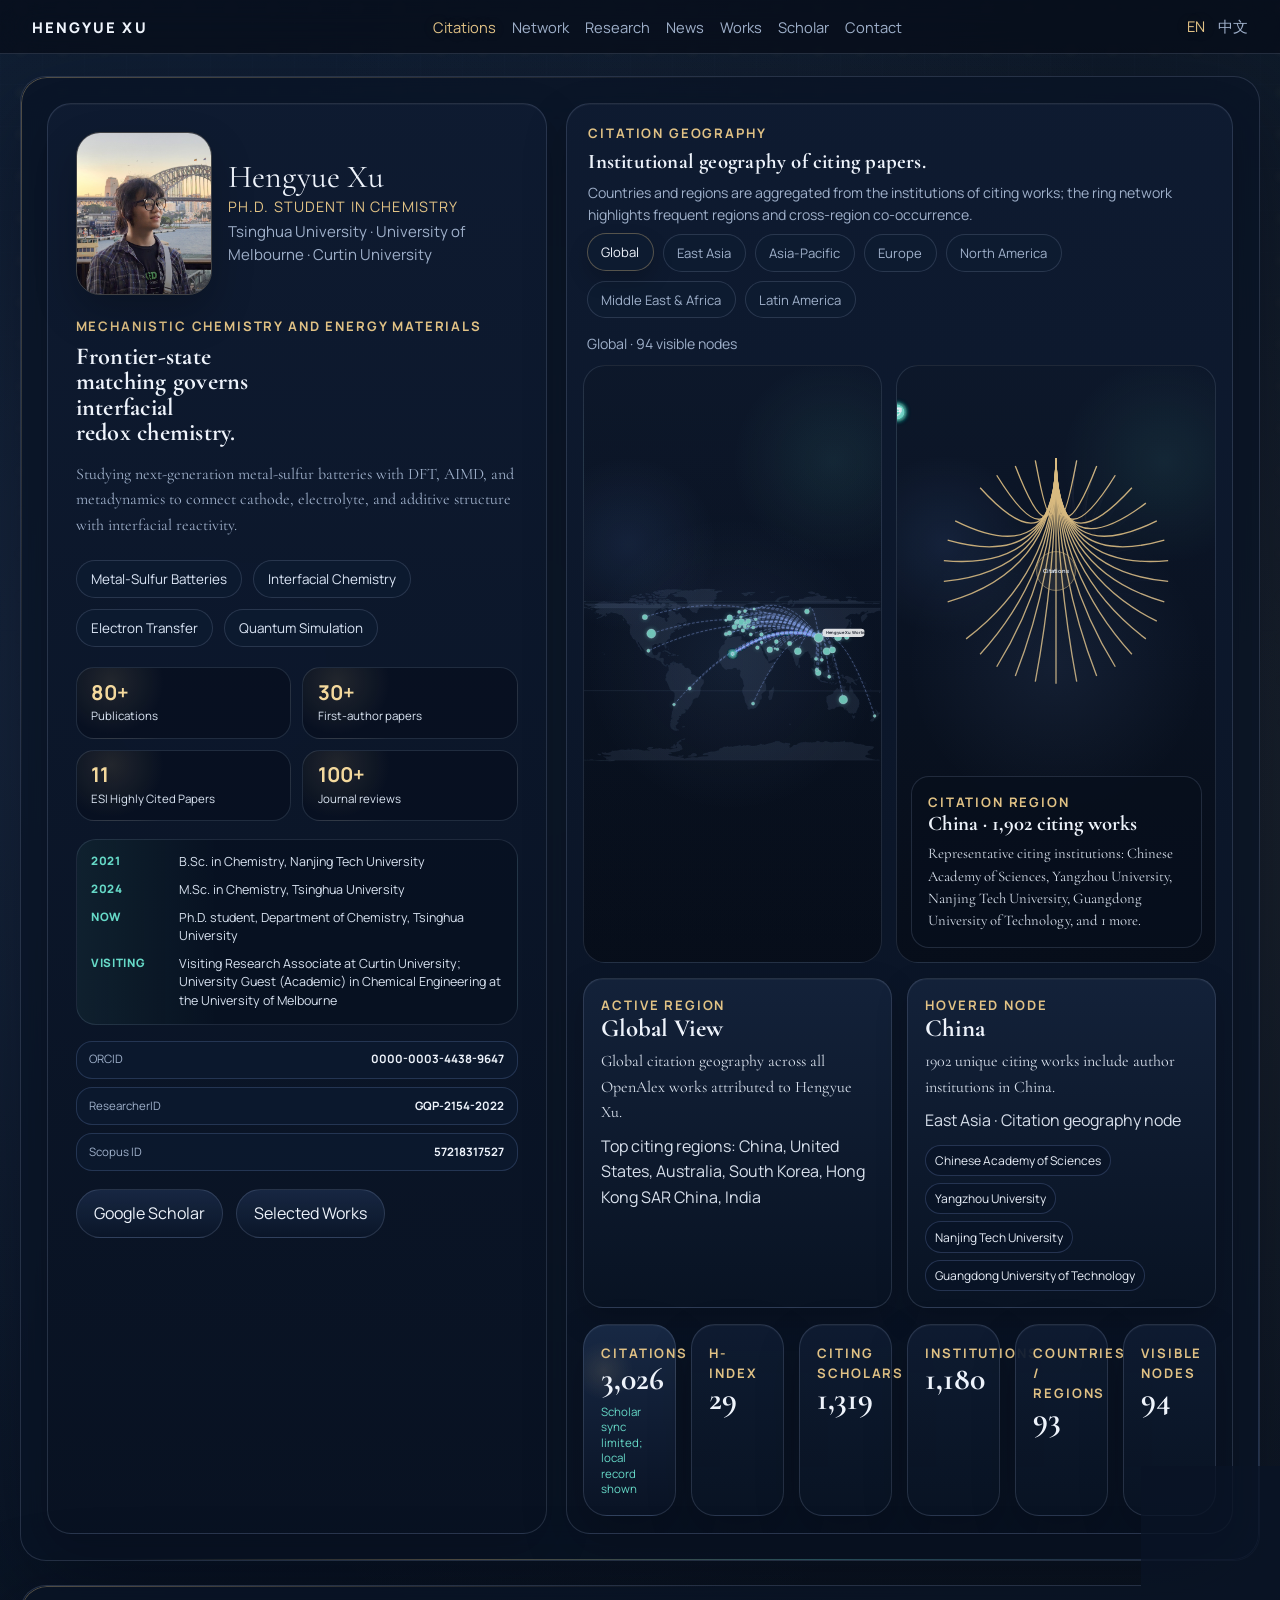
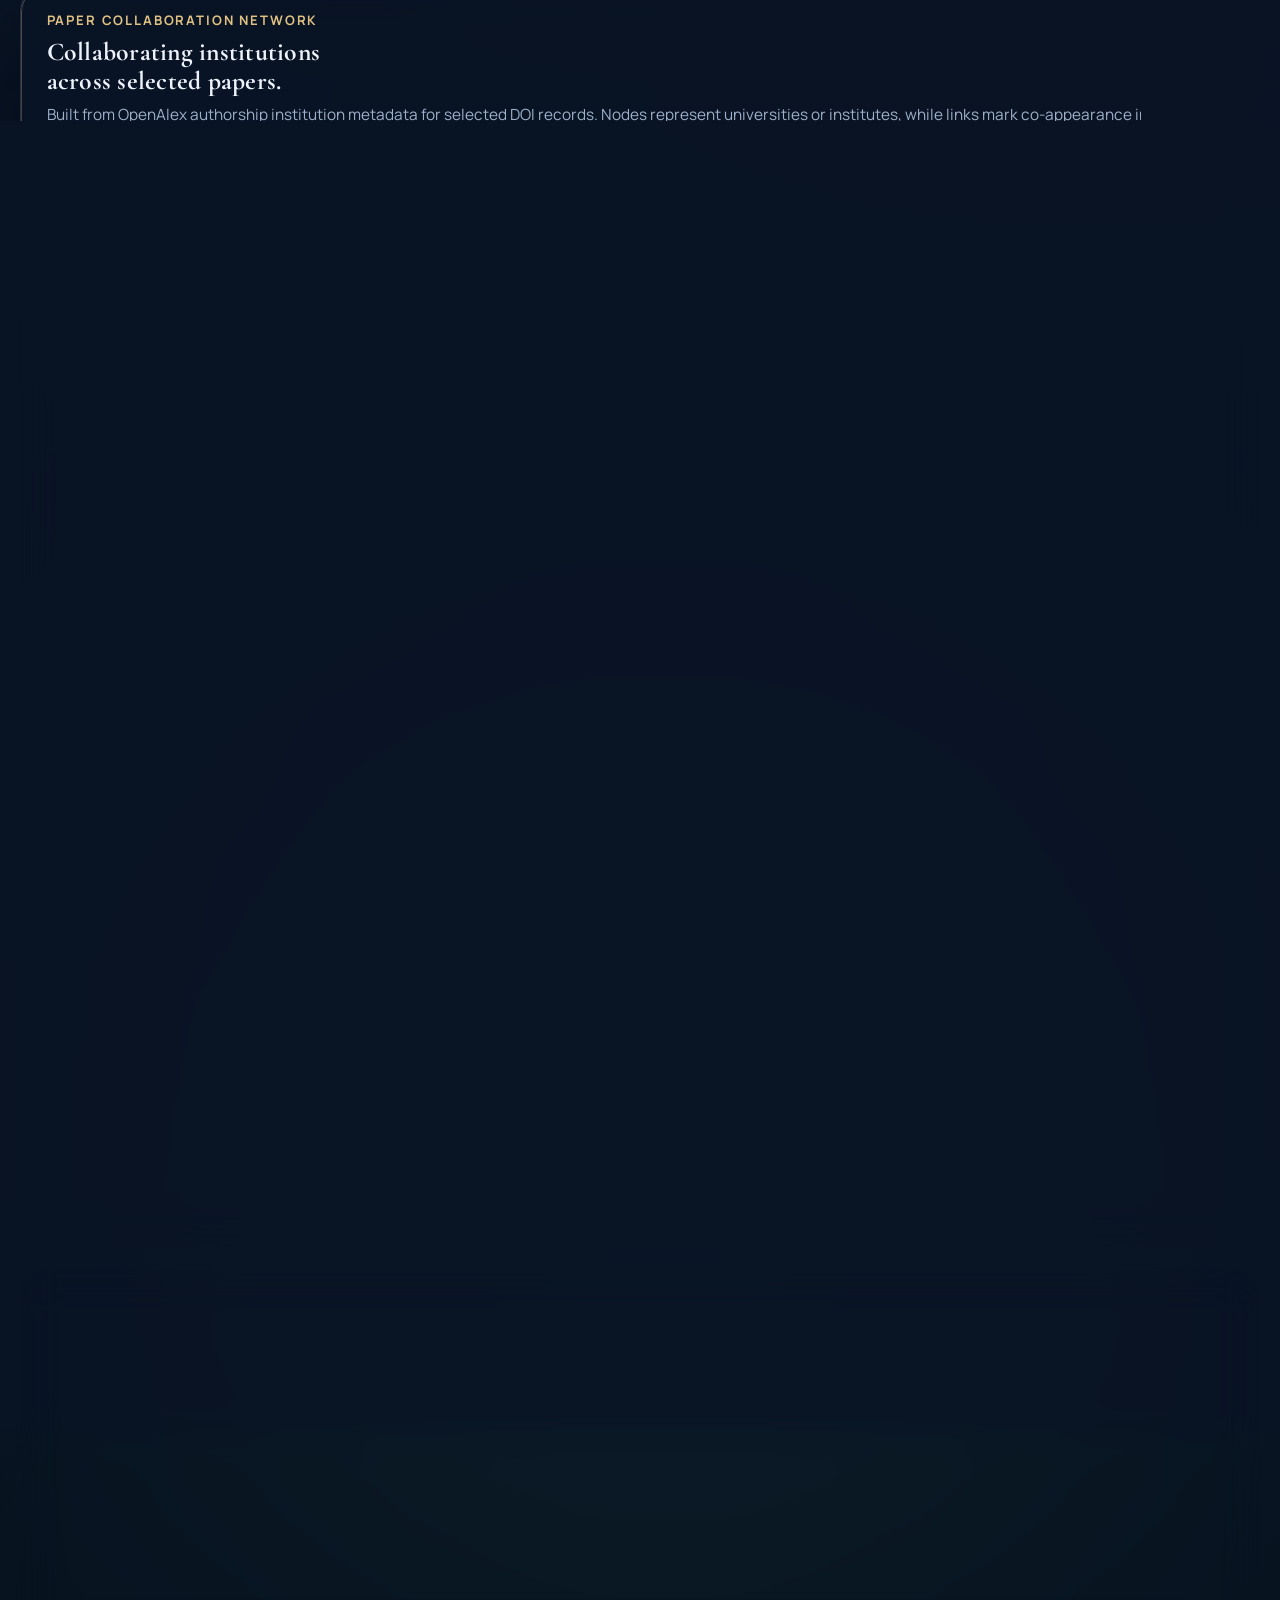
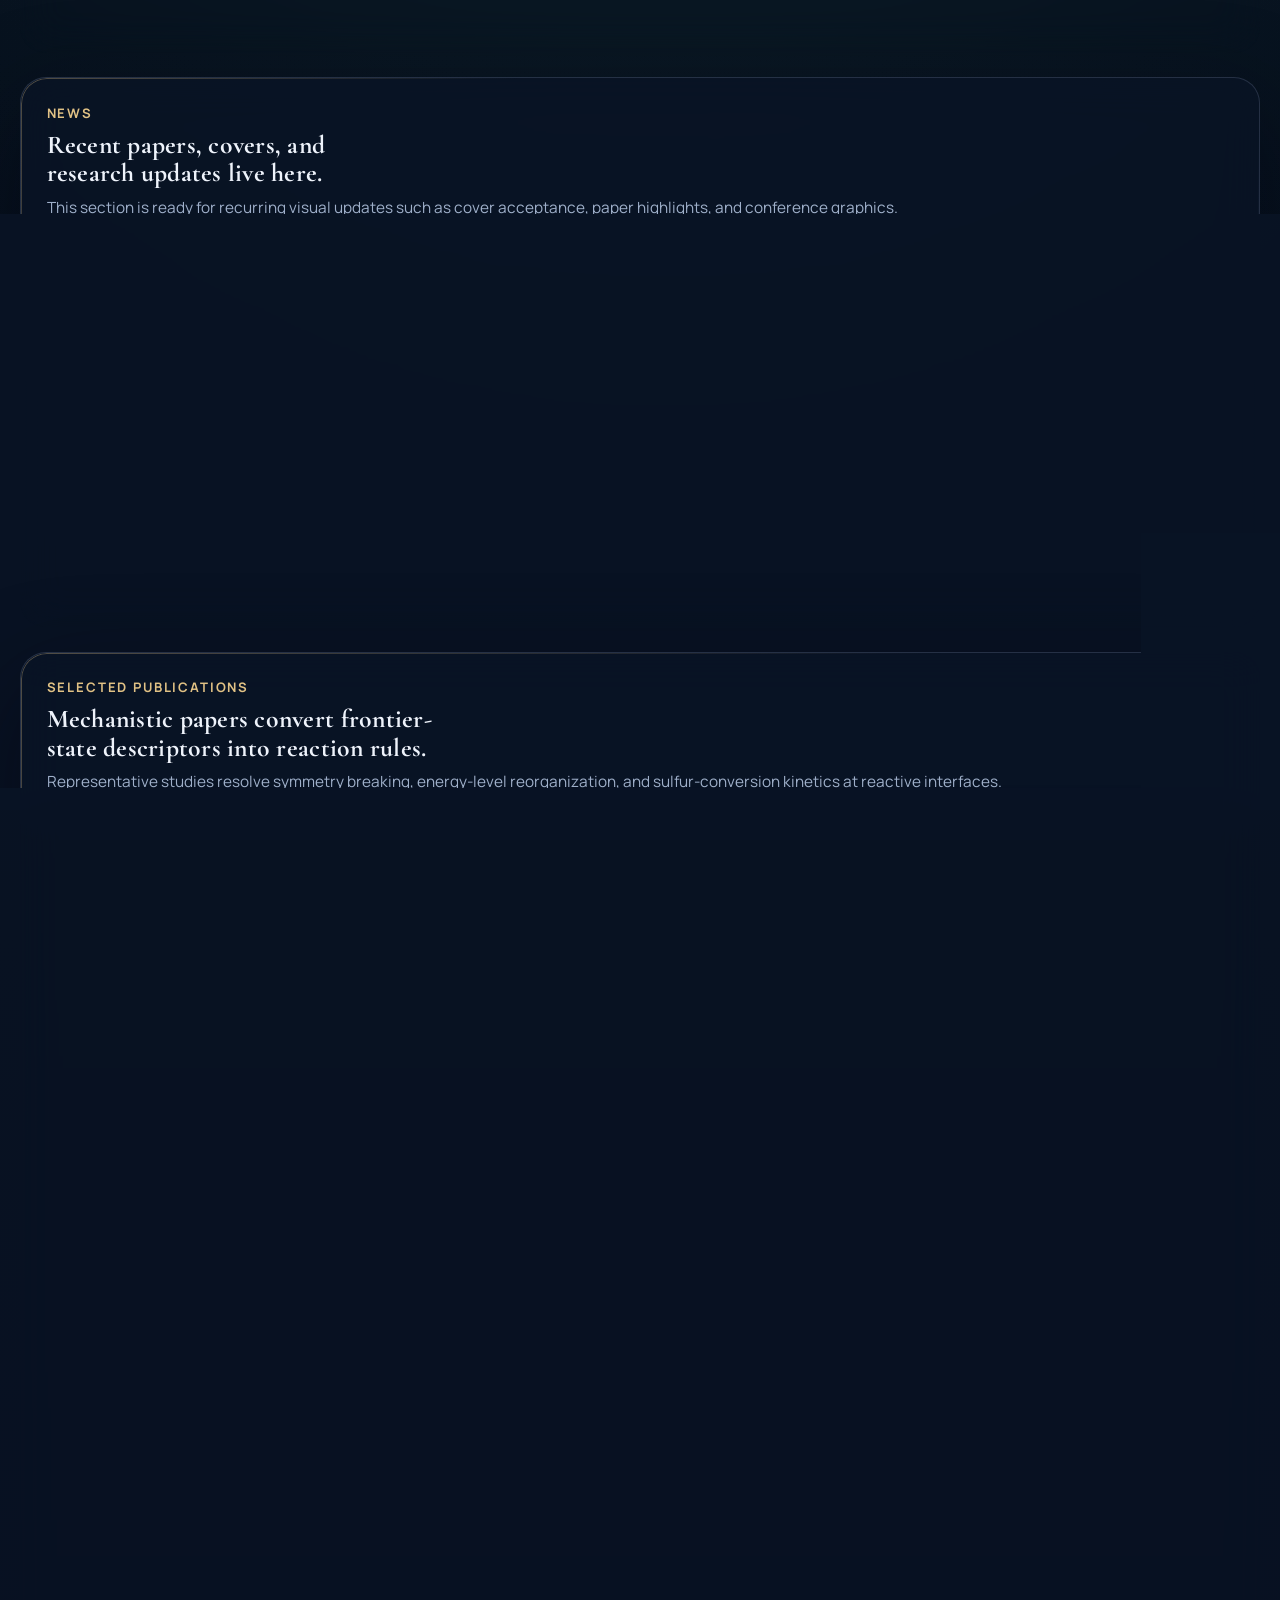
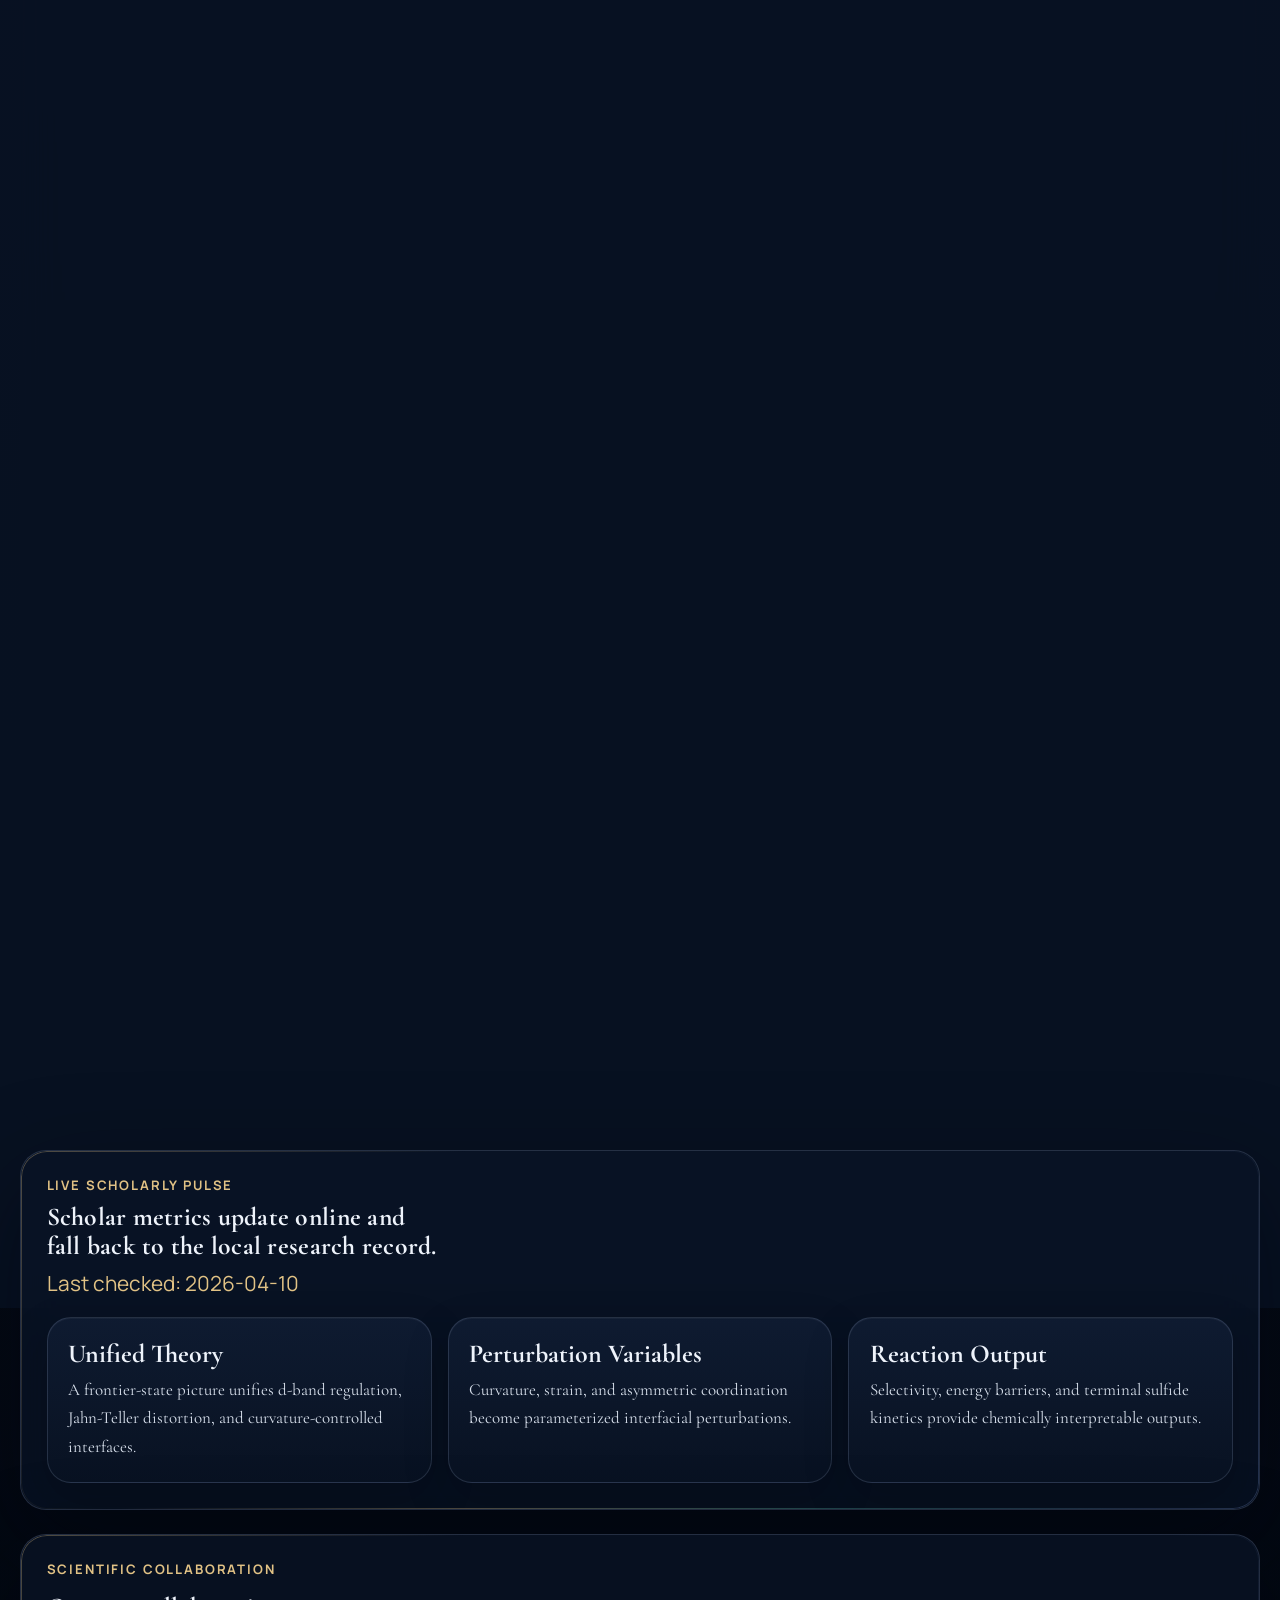
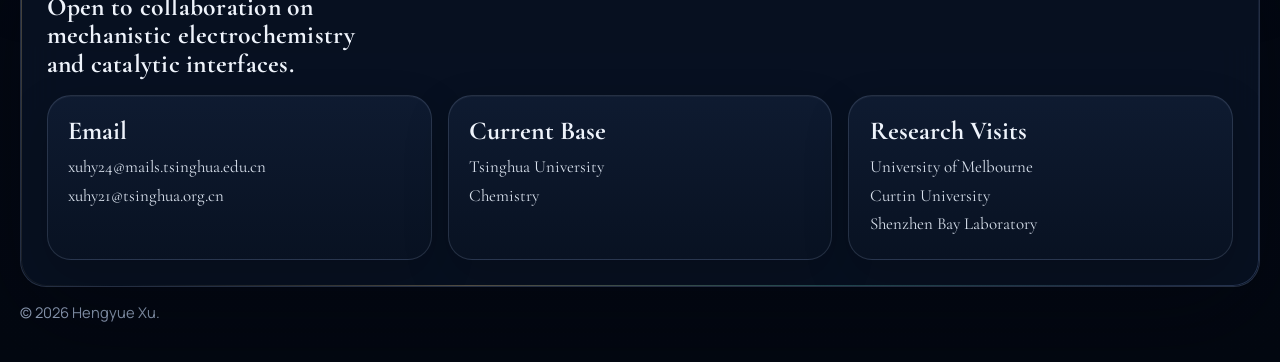
==== commit c0ae54f5: "Update researcher card and collaboration details" ====
--- a/en.html
+++ b/en.html
@@ -51,14 +51,67 @@
           <p class="section-kicker">Mechanistic Chemistry and Energy Materials</p>
           <h1>Frontier-state matching governs interfacial redox chemistry.</h1>
           <p class="hero-summary">
-            A donor-acceptor frontier-state framework unifies d-band regulation, Jahn-Teller distortion, and curvature-gated C60 interfaces.
+            Studying next-generation metal-sulfur batteries with DFT, AIMD, and metadynamics to connect cathode, electrolyte, and additive structure with interfacial reactivity.
           </p>
 
           <div class="topic-strip">
-            <span>Frontier States</span>
-            <span>Geometric Fields</span>
-            <span>Interfacial Redox</span>
-            <span>Descriptor Design</span>
+            <span>Metal-Sulfur Batteries</span>
+            <span>Interfacial Chemistry</span>
+            <span>Electron Transfer</span>
+            <span>Quantum Simulation</span>
+          </div>
+
+          <div class="profile-highlights" aria-label="Academic profile highlights">
+            <article>
+              <strong>80+</strong>
+              <span>Publications</span>
+            </article>
+            <article>
+              <strong>30+</strong>
+              <span>First-author papers</span>
+            </article>
+            <article>
+              <strong>11</strong>
+              <span>ESI Highly Cited Papers</span>
+            </article>
+            <article>
+              <strong>100+</strong>
+              <span>Journal reviews</span>
+            </article>
+          </div>
+
+          <div class="profile-timeline" aria-label="Education and visiting appointments">
+            <div>
+              <span>2021</span>
+              <p>B.Sc. in Chemistry, Nanjing Tech University</p>
+            </div>
+            <div>
+              <span>2024</span>
+              <p>M.Sc. in Chemistry, Tsinghua University</p>
+            </div>
+            <div>
+              <span>Now</span>
+              <p>Ph.D. student, Department of Chemistry, Tsinghua University</p>
+            </div>
+            <div>
+              <span>Visiting</span>
+              <p>Visiting Research Associate at Curtin University; University Guest (Academic) in Chemical Engineering at the University of Melbourne</p>
+            </div>
+          </div>
+
+          <div class="identity-links" aria-label="Research identifiers">
+            <a href="https://orcid.org/0000-0003-4438-9647" target="_blank" rel="noreferrer">
+              <span>ORCID</span>
+              <strong>0000-0003-4438-9647</strong>
+            </a>
+            <a href="https://www.webofscience.com/wos/author/record/GQP-2154-2022" target="_blank" rel="noreferrer">
+              <span>ResearcherID</span>
+              <strong>GQP-2154-2022</strong>
+            </a>
+            <a href="https://www.scopus.com/authid/detail.uri?authorId=57218317527" target="_blank" rel="noreferrer">
+              <span>Scopus ID</span>
+              <strong>57218317527</strong>
+            </a>
           </div>
 
           <div class="hero-actions">
@@ -73,10 +126,10 @@
           <div class="map-headline">
             <div>
               <p class="section-kicker">Citation Geography</p>
-              <h2>Places citing your papers form a global scholarly echo map.</h2>
+              <h2>Institutional geography of citing papers.</h2>
             </div>
             <p class="map-note">
-              This map aggregates the countries and regions of institutions appearing in works that cite your selected papers; collaboration appears separately below.
+              Countries and regions are aggregated from the institutions of citing works; the ring network highlights frequent regions and cross-region co-occurrence.
             </p>
           </div>
 
@@ -149,9 +202,9 @@
       <section id="collaboration" class="section collaboration-section">
         <div class="section-heading">
           <p class="section-kicker">Paper Collaboration Network</p>
-          <h2>Coauthor institutions appear as a publication network.</h2>
+          <h2>Collaborating institutions across selected papers.</h2>
           <p class="section-note">
-            Built from OpenAlex authorship institution metadata for selected DOI records: nodes are universities or institutes, and links mean co-appearance in the same paper.
+            Built from OpenAlex authorship institution metadata for selected DOI records. Nodes represent universities or institutes, while links mark co-appearance in the same publication.
           </p>
         </div>
 
@@ -176,7 +229,7 @@
       <section id="research" class="section narrative-section">
         <div class="section-heading compact">
           <p class="section-kicker">Core Ideas</p>
-          <h2>Geometric fields and frontier states yield transferable descriptors.</h2>
+          <h2>Computable descriptors connect electronic structure with electrochemical behavior.</h2>
         </div>
 
         <div class="narrative-grid">
--- a/site.css
+++ b/site.css
@@ -282,7 +282,7 @@
   display: flex;
   flex-direction: column;
   justify-content: flex-start;
-  padding: 2rem;
+  padding: 1.75rem;
 }
 
 .hero-identity {
@@ -353,8 +353,8 @@
 
 .hero-copy h1 {
   font-size: clamp(1.48rem, 1.9vw, 1.98rem);
-  line-height: 0.98;
-  max-width: 15ch;
+  line-height: 1.05;
+  max-width: 18ch;
 }
 
 .hero-summary {
@@ -383,11 +383,134 @@
   font-size: 0.84rem;
 }
 
+.profile-highlights {
+  display: grid;
+  grid-template-columns: repeat(2, minmax(0, 1fr));
+  gap: 0.7rem;
+  margin-top: 1.25rem;
+}
+
+.profile-highlights article {
+  min-width: 0;
+  padding: 0.85rem 0.9rem;
+  border-radius: 18px;
+  border: 1px solid rgba(164, 184, 216, 0.16);
+  background:
+    radial-gradient(circle at 16% 20%, rgba(225, 194, 133, 0.12), transparent 28%),
+    rgba(7, 15, 29, 0.66);
+}
+
+.profile-highlights strong,
+.profile-highlights span {
+  display: block;
+}
+
+.profile-highlights strong {
+  font-family: "Manrope", sans-serif;
+  font-size: 1.28rem;
+  line-height: 1;
+  color: #f4d99d;
+}
+
+.profile-highlights span {
+  margin-top: 0.38rem;
+  color: #dce6f4;
+  font-family: "Manrope", sans-serif;
+  font-size: 0.72rem;
+  line-height: 1.35;
+}
+
+.profile-timeline {
+  display: grid;
+  gap: 0.58rem;
+  margin-top: 1.1rem;
+  padding: 0.85rem 0.9rem;
+  border-radius: 20px;
+  border: 1px solid rgba(164, 184, 216, 0.14);
+  background:
+    linear-gradient(90deg, rgba(102, 217, 199, 0.08), transparent 32%),
+    rgba(7, 15, 29, 0.56);
+}
+
+.profile-timeline div {
+  display: grid;
+  grid-template-columns: 4.8rem minmax(0, 1fr);
+  gap: 0.72rem;
+  align-items: start;
+}
+
+.profile-timeline span {
+  display: inline-flex;
+  min-width: 0;
+  color: var(--accent-3);
+  font-family: "Manrope", sans-serif;
+  font-size: 0.72rem;
+  font-weight: 800;
+  letter-spacing: 0.06em;
+  text-transform: uppercase;
+}
+
+.profile-timeline p {
+  margin: 0;
+  color: #d8e2f0;
+  font-family: "Manrope", sans-serif;
+  font-size: 0.78rem;
+  line-height: 1.48;
+}
+
+.identity-links {
+  display: grid;
+  gap: 0.5rem;
+  margin-top: 1rem;
+}
+
+.identity-links a {
+  display: flex;
+  justify-content: space-between;
+  gap: 0.75rem;
+  align-items: center;
+  min-width: 0;
+  padding: 0.66rem 0.78rem;
+  border-radius: 16px;
+  border: 1px solid rgba(151, 180, 255, 0.18);
+  background: rgba(13, 27, 49, 0.68);
+  text-decoration: none;
+  transition:
+    border-color 180ms ease,
+    transform 180ms ease,
+    background 180ms ease;
+}
+
+.identity-links a:hover {
+  transform: translateY(-1px);
+  border-color: rgba(225, 194, 133, 0.34);
+  background: rgba(19, 36, 64, 0.82);
+}
+
+.identity-links span,
+.identity-links strong {
+  font-family: "Manrope", sans-serif;
+  font-size: 0.72rem;
+  line-height: 1.3;
+}
+
+.identity-links span {
+  flex: 0 0 auto;
+  color: var(--muted);
+}
+
+.identity-links strong {
+  min-width: 0;
+  color: #eef3fb;
+  overflow-wrap: anywhere;
+  text-align: right;
+}
+
 .hero-actions {
   display: flex;
   flex-wrap: wrap;
   gap: 0.8rem;
-  margin-top: 1.4rem;
+  margin-top: 1.1rem;
 }
 
 .primary-button,
@@ -691,16 +814,15 @@
 }
 
 .section-heading.compact {
-  display: flex;
-  justify-content: space-between;
-  gap: 1rem;
-  align-items: end;
+  display: grid;
+  gap: 0.35rem;
+  justify-items: start;
 }
 
 .section-heading h2 {
-  font-size: clamp(1.72rem, 2.35vw, 2.45rem);
-  line-height: 1.05;
-  max-width: 28ch;
+  font-size: clamp(1.58rem, 2vw, 2.18rem);
+  line-height: 1.12;
+  max-width: 34ch;
 }
 
 .section-note {
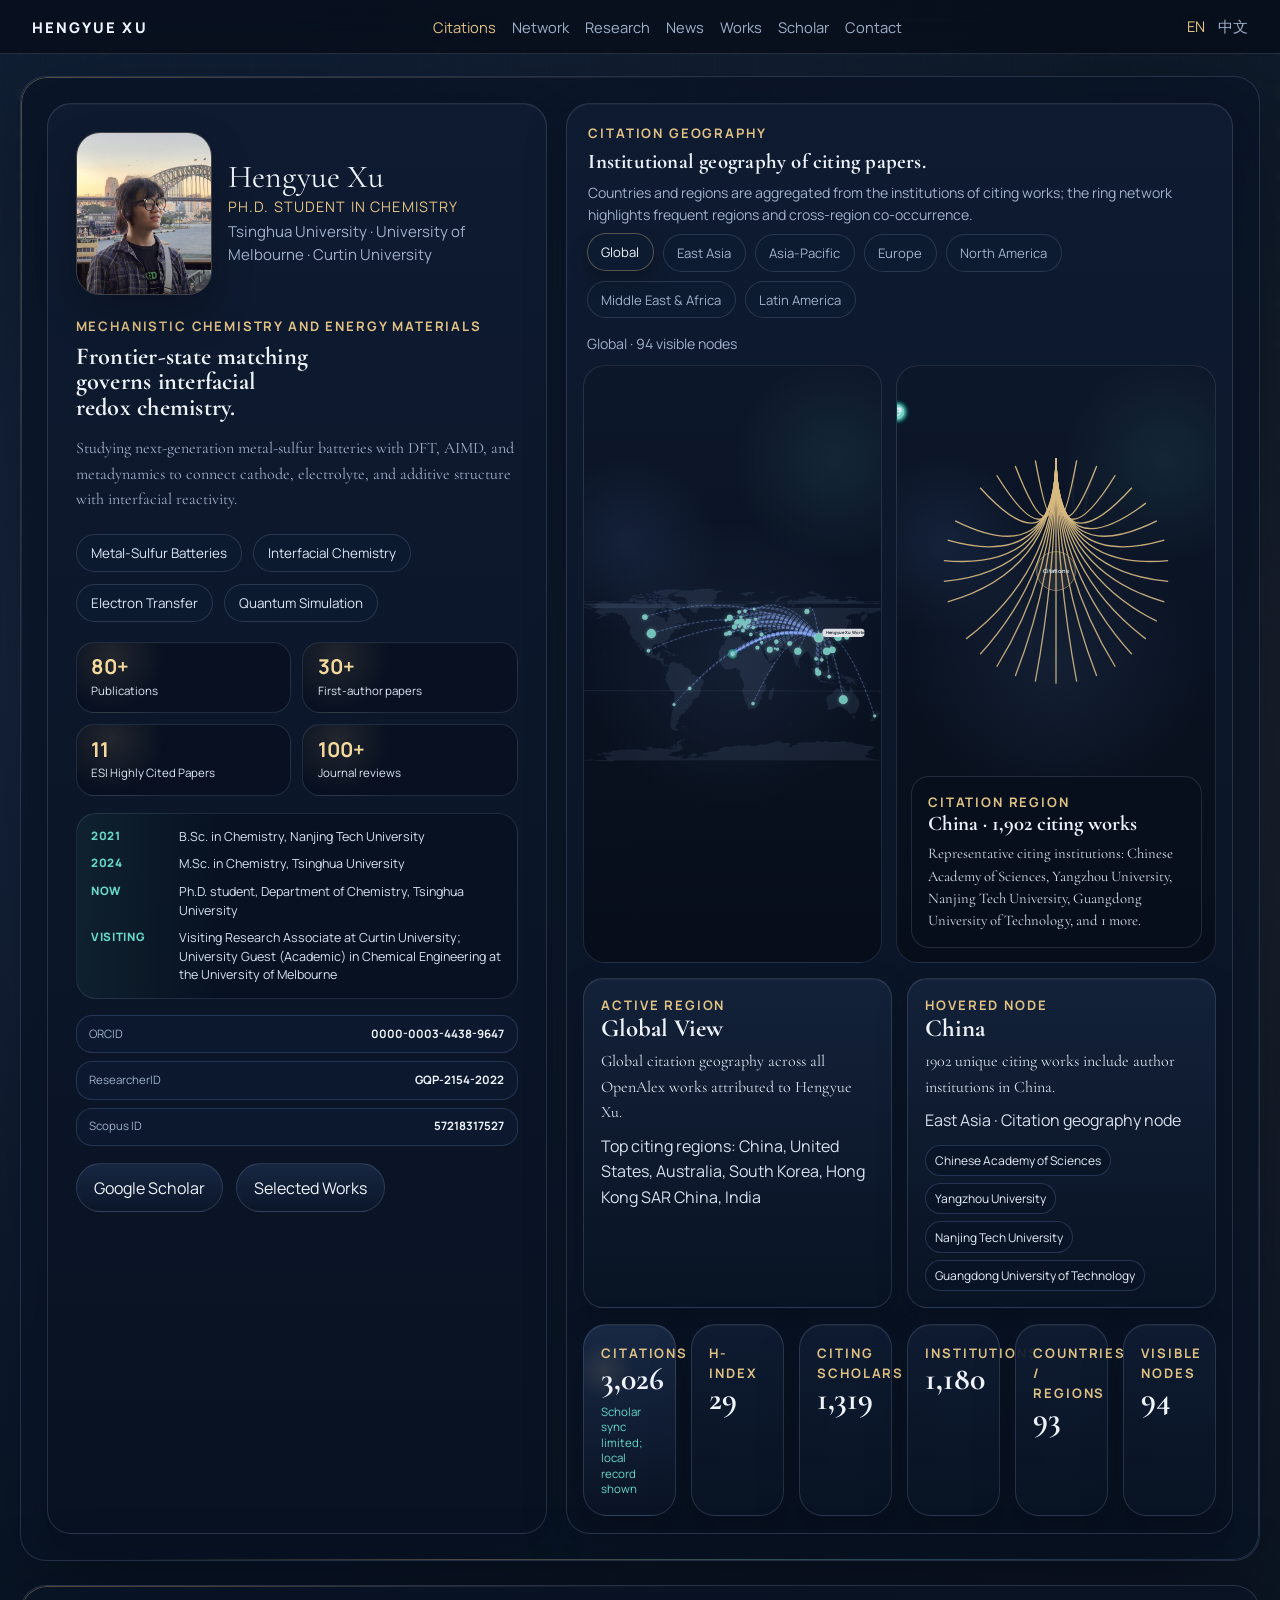
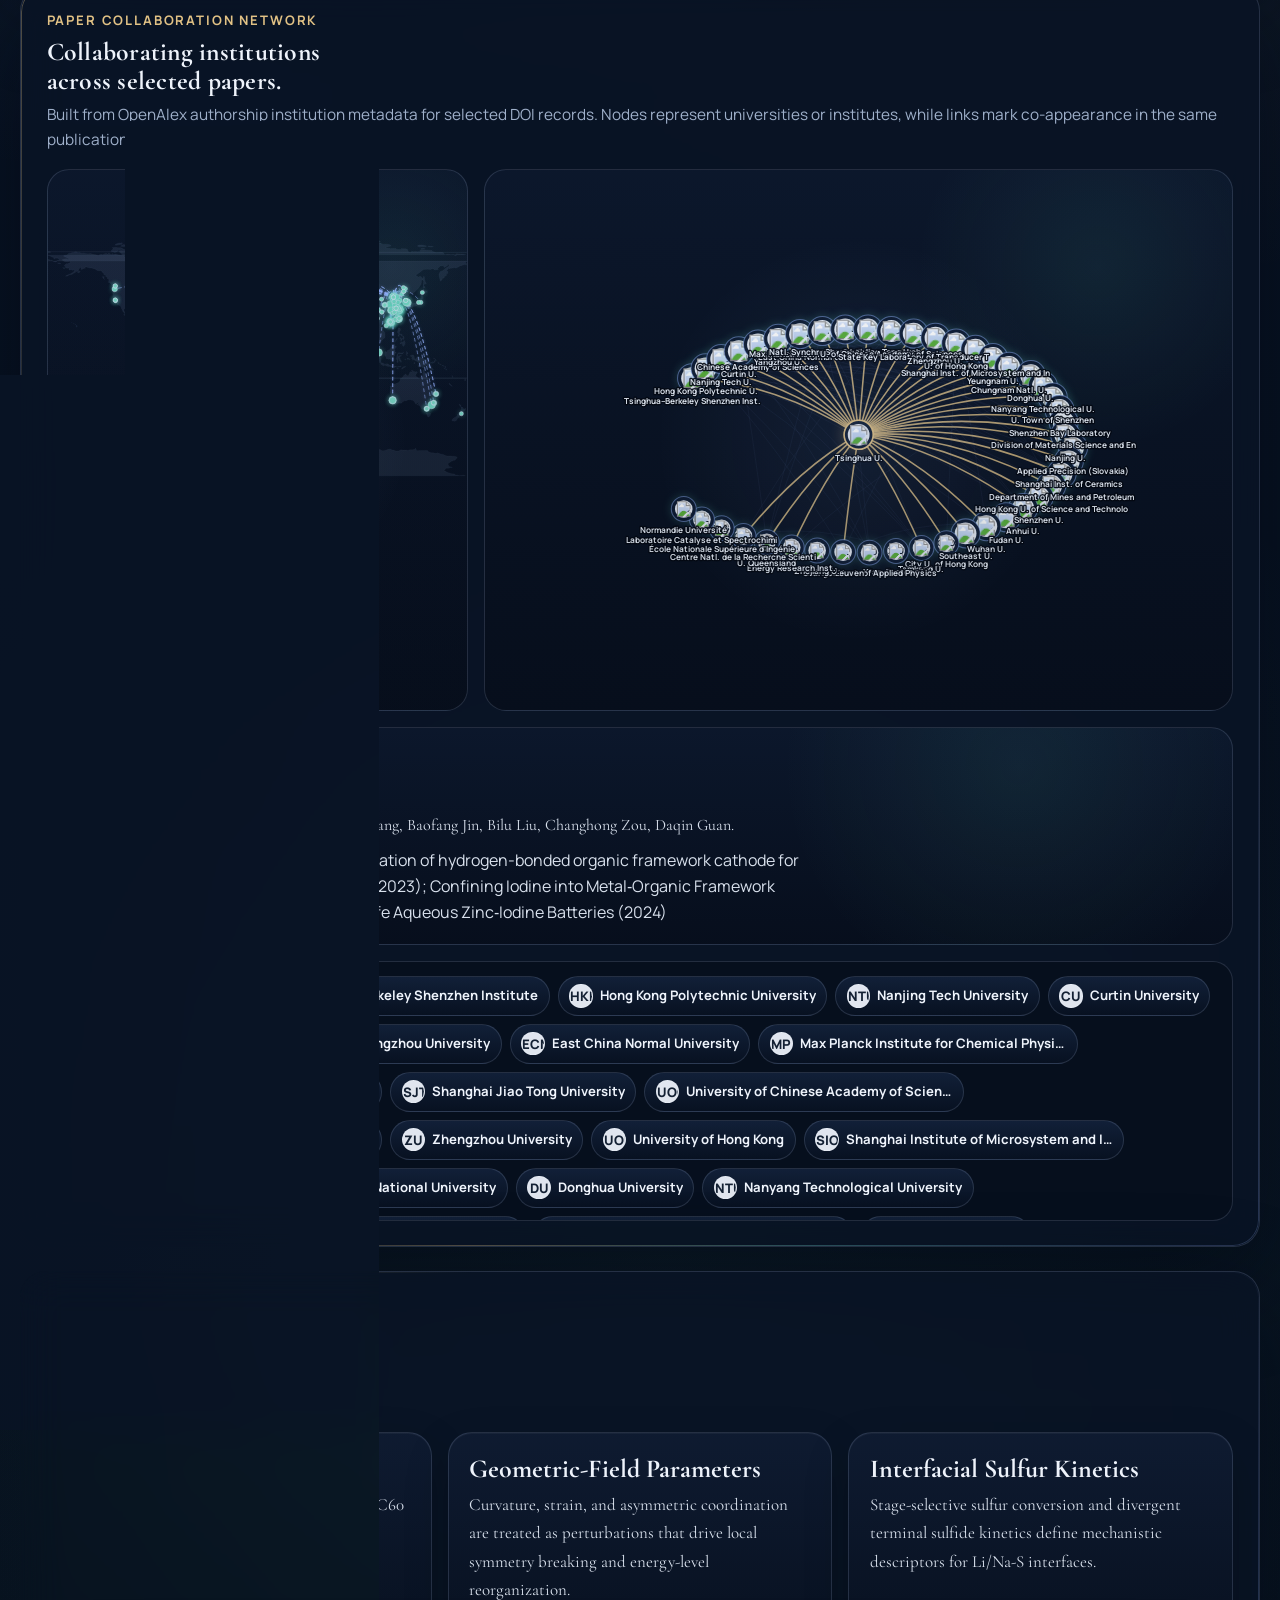
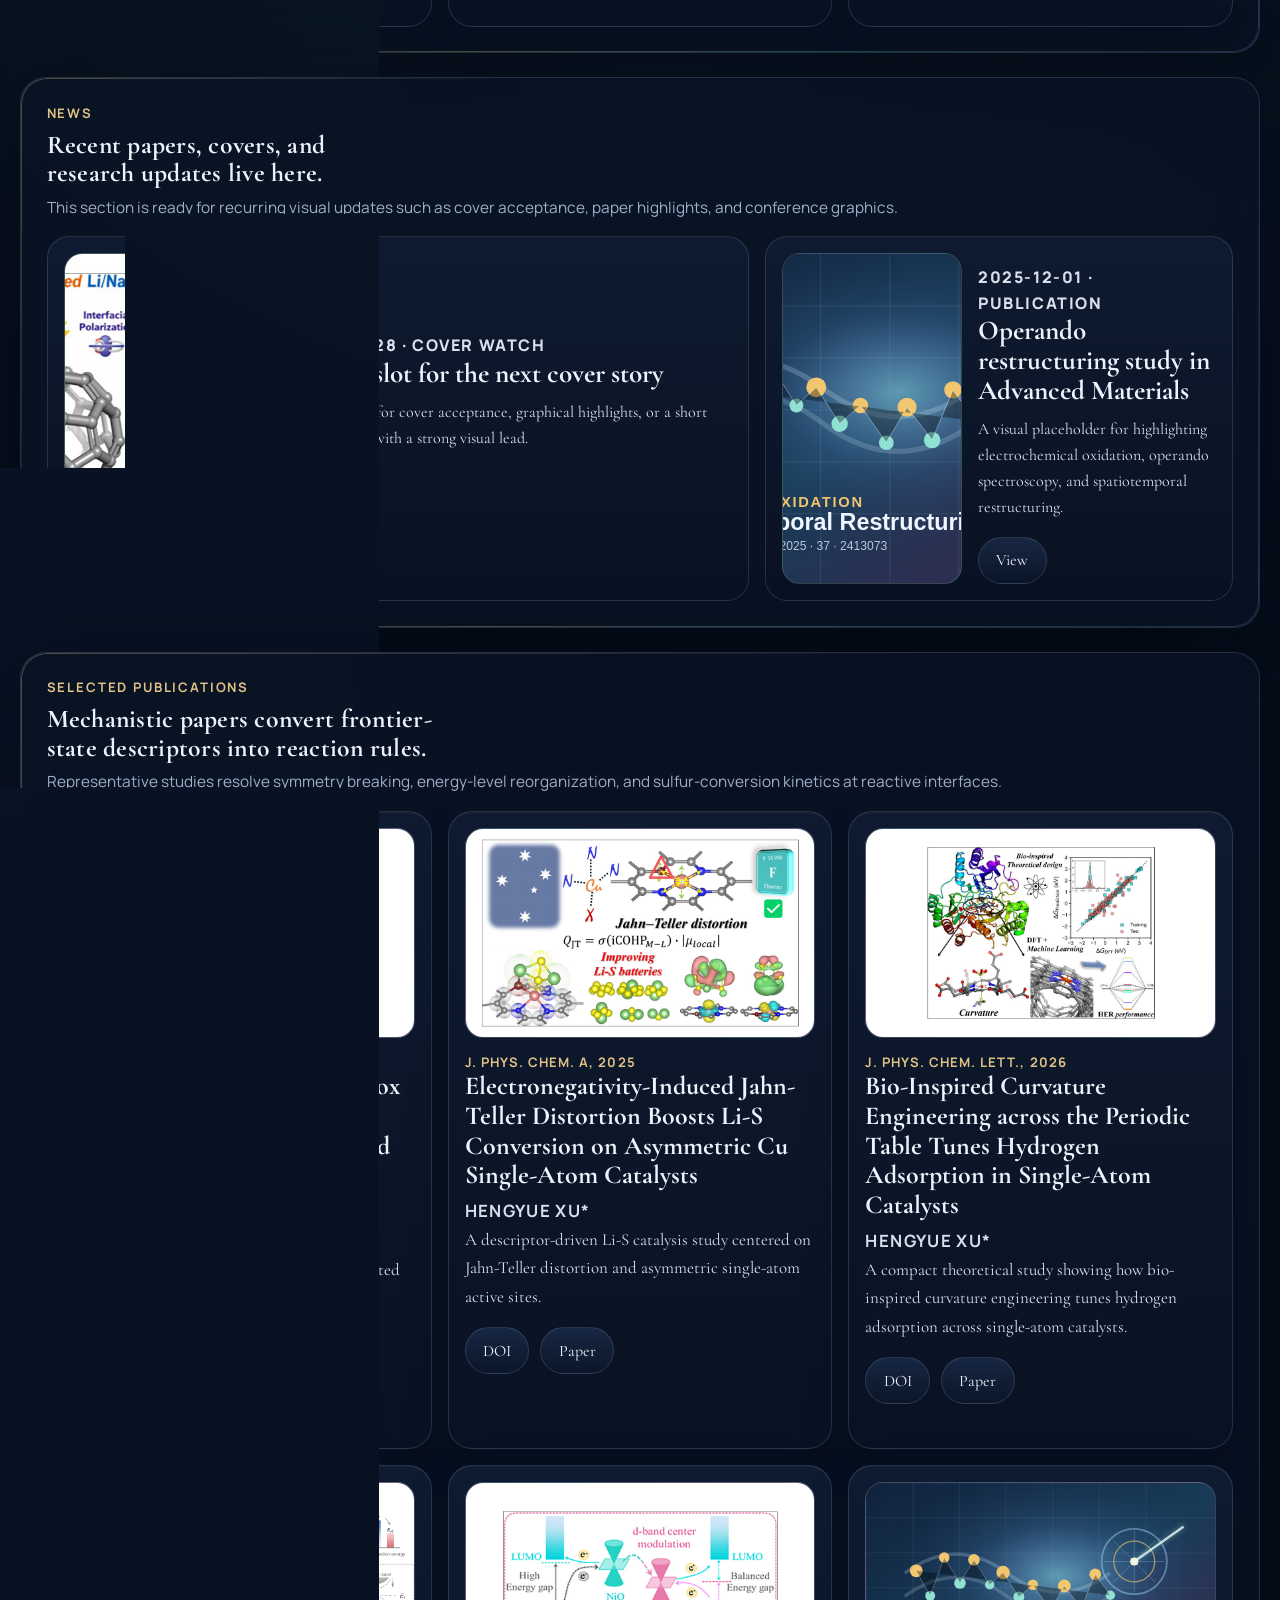
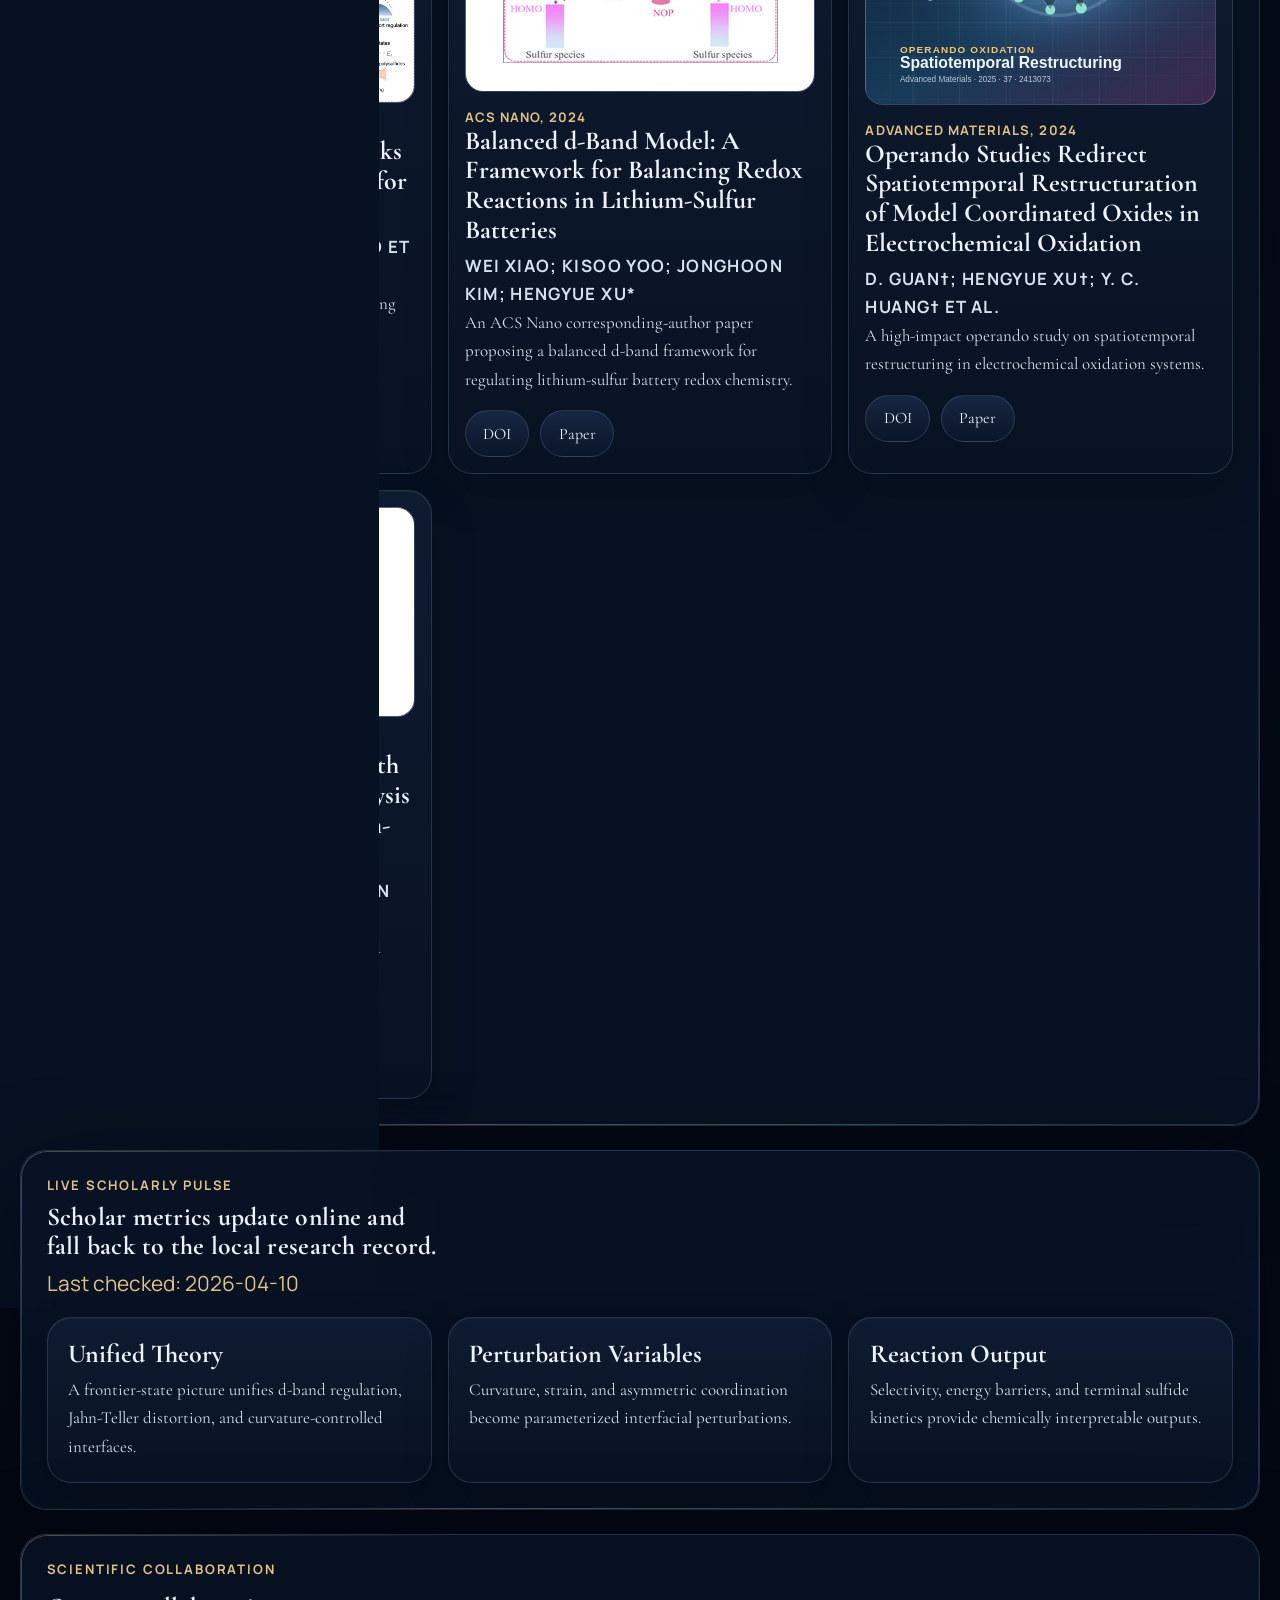
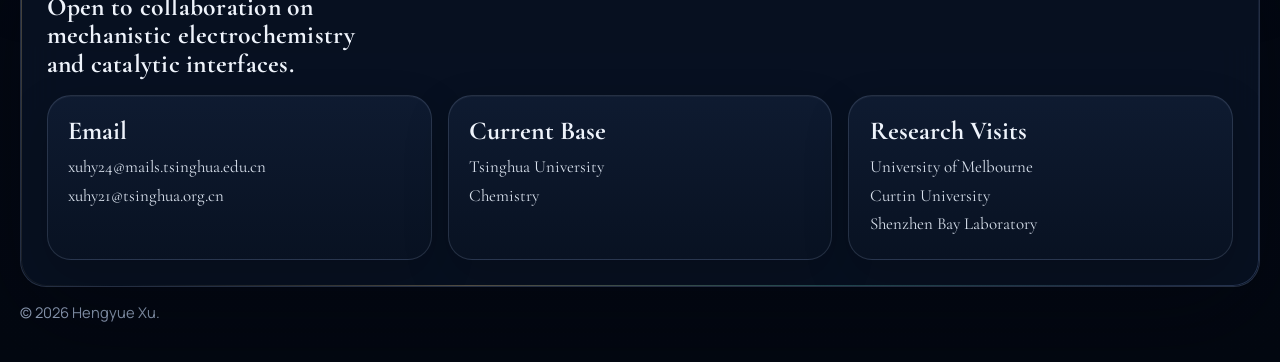
==== commit a9d64d0e: "Refresh academic stats and citation map copy" ====
--- a/en.html
+++ b/en.html
@@ -158,7 +158,7 @@
               <span class="stat-label">Active Region</span>
               <h3 id="map-region-title">Global Overview</h3>
               <p id="map-region-summary">Citation distribution aggregated by the country or region of citing works' author institutions.</p>
-              <p id="map-region-cities" class="map-note">Top citing regions: China, Australia, South Korea, United States, India, Germany</p>
+              <p id="map-region-cities" class="map-note">Top citing regions: China, Australia, South Korea, United States, European Union, Germany</p>
             </article>
             <article class="map-insight-card">
               <span class="stat-label">Hovered Node</span>
@@ -172,12 +172,12 @@
           <div class="hero-stats">
             <article class="stat-card spotlight">
               <span class="stat-label">Citations</span>
-              <strong data-metric="citations">3,016</strong>
+              <strong data-metric="citations">3,175</strong>
               <small id="scholar-sync-status">Syncing Scholar</small>
             </article>
             <article class="stat-card">
               <span class="stat-label">H-index</span>
-              <strong data-metric="hIndex">29</strong>
+              <strong data-metric="hIndex">30</strong>
             </article>
             <article class="stat-card">
               <span class="stat-label">Citing Scholars</span>
--- a/site.css
+++ b/site.css
@@ -354,7 +354,7 @@
 .hero-copy h1 {
   font-size: clamp(1.48rem, 1.9vw, 1.98rem);
   line-height: 1.05;
-  max-width: 18ch;
+  max-width: 24ch;
 }
 
 .hero-summary {
@@ -1332,7 +1332,6 @@
   stroke: #efe0ff;
   stroke-width: 1.3;
   filter: drop-shadow(0 0 10px rgba(102, 217, 199, 0.48));
-  animation: pulse 2.8s ease-in-out infinite;
   transition: opacity 180ms ease, r 180ms ease, stroke-width 180ms ease;
   cursor: pointer;
 }
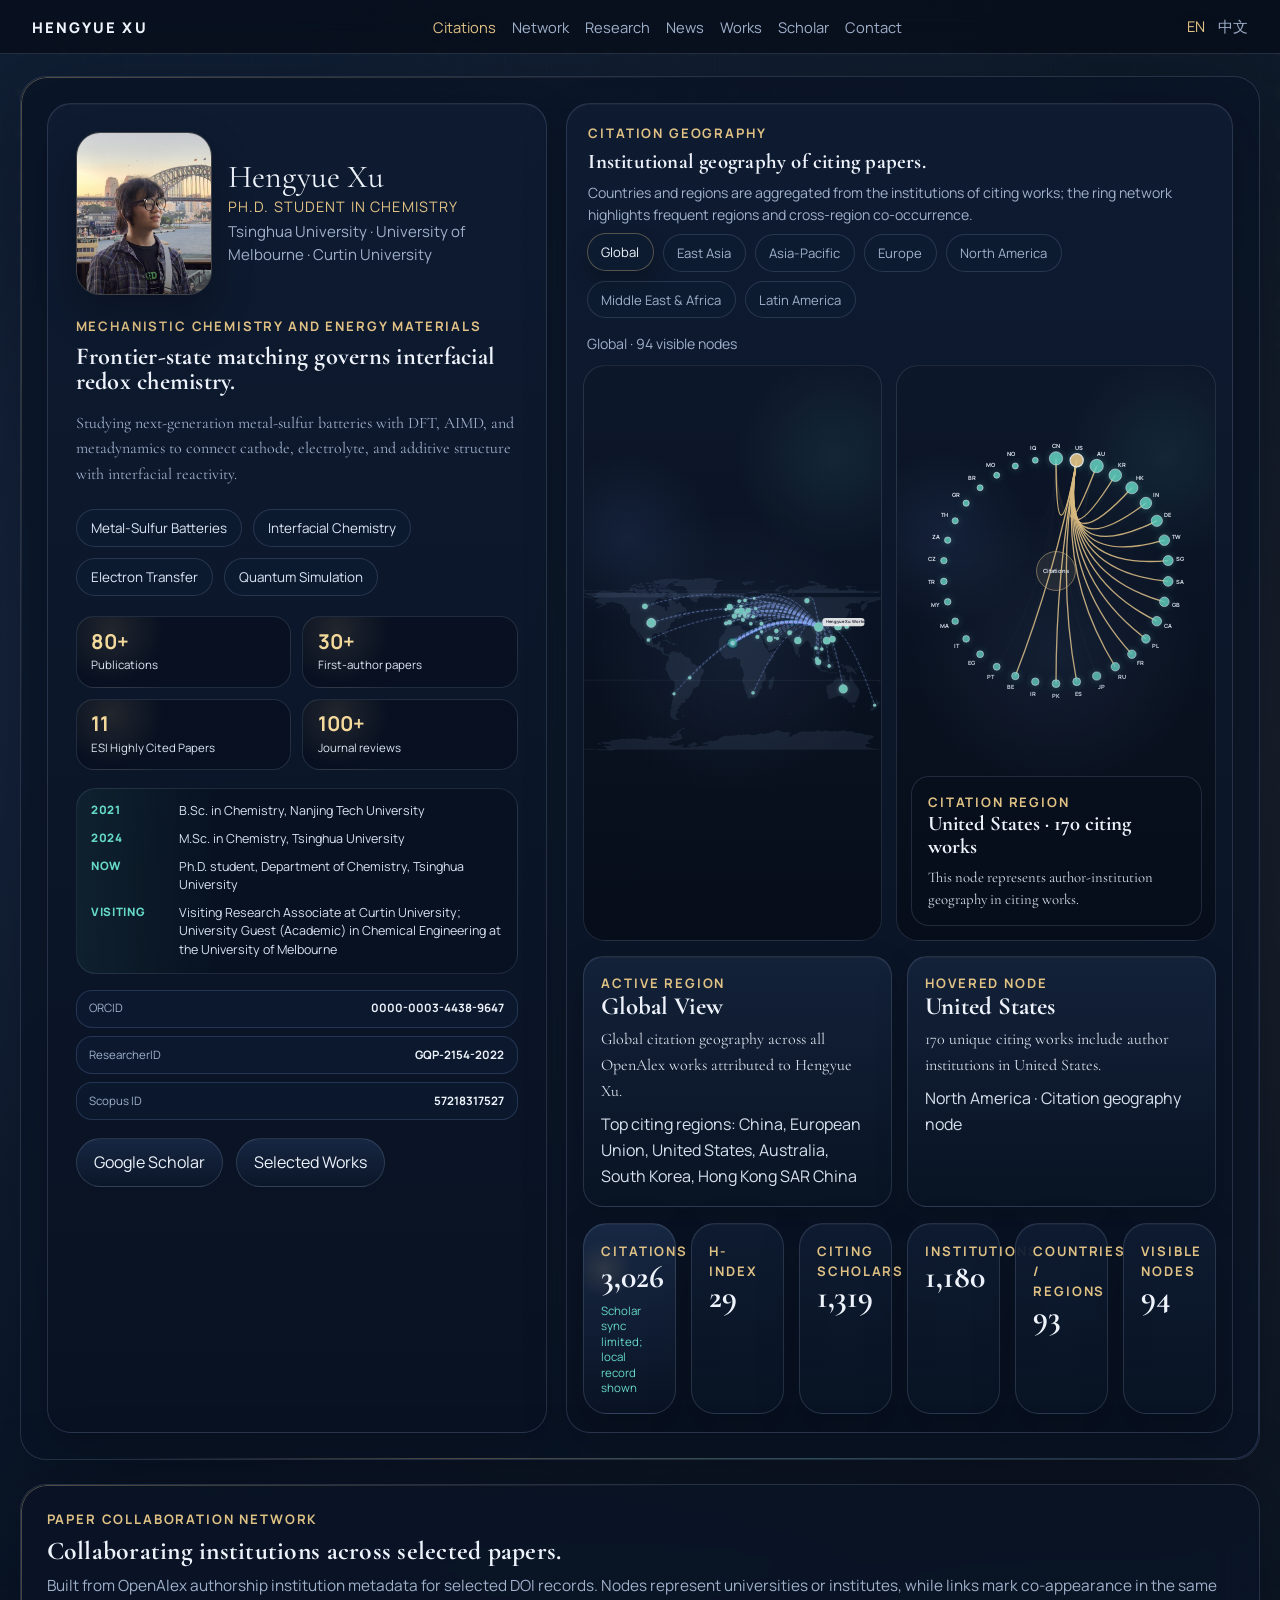
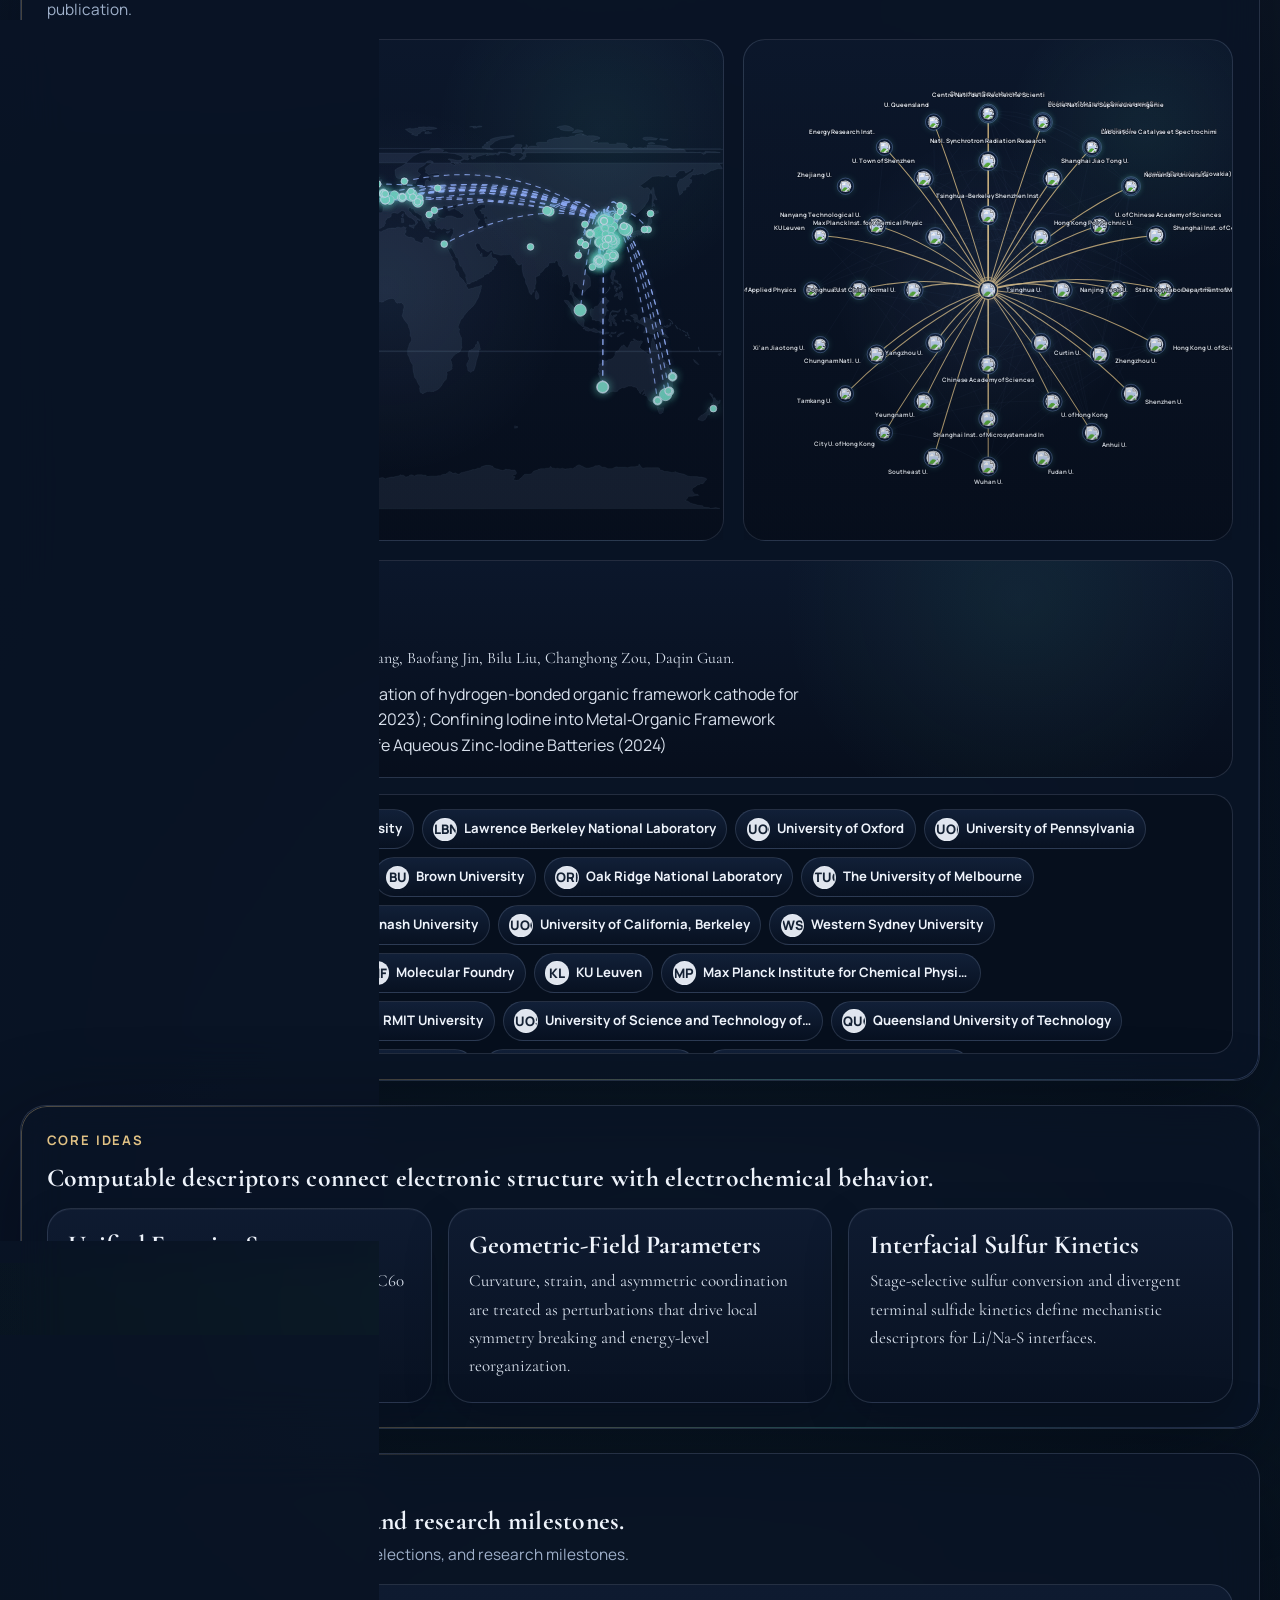
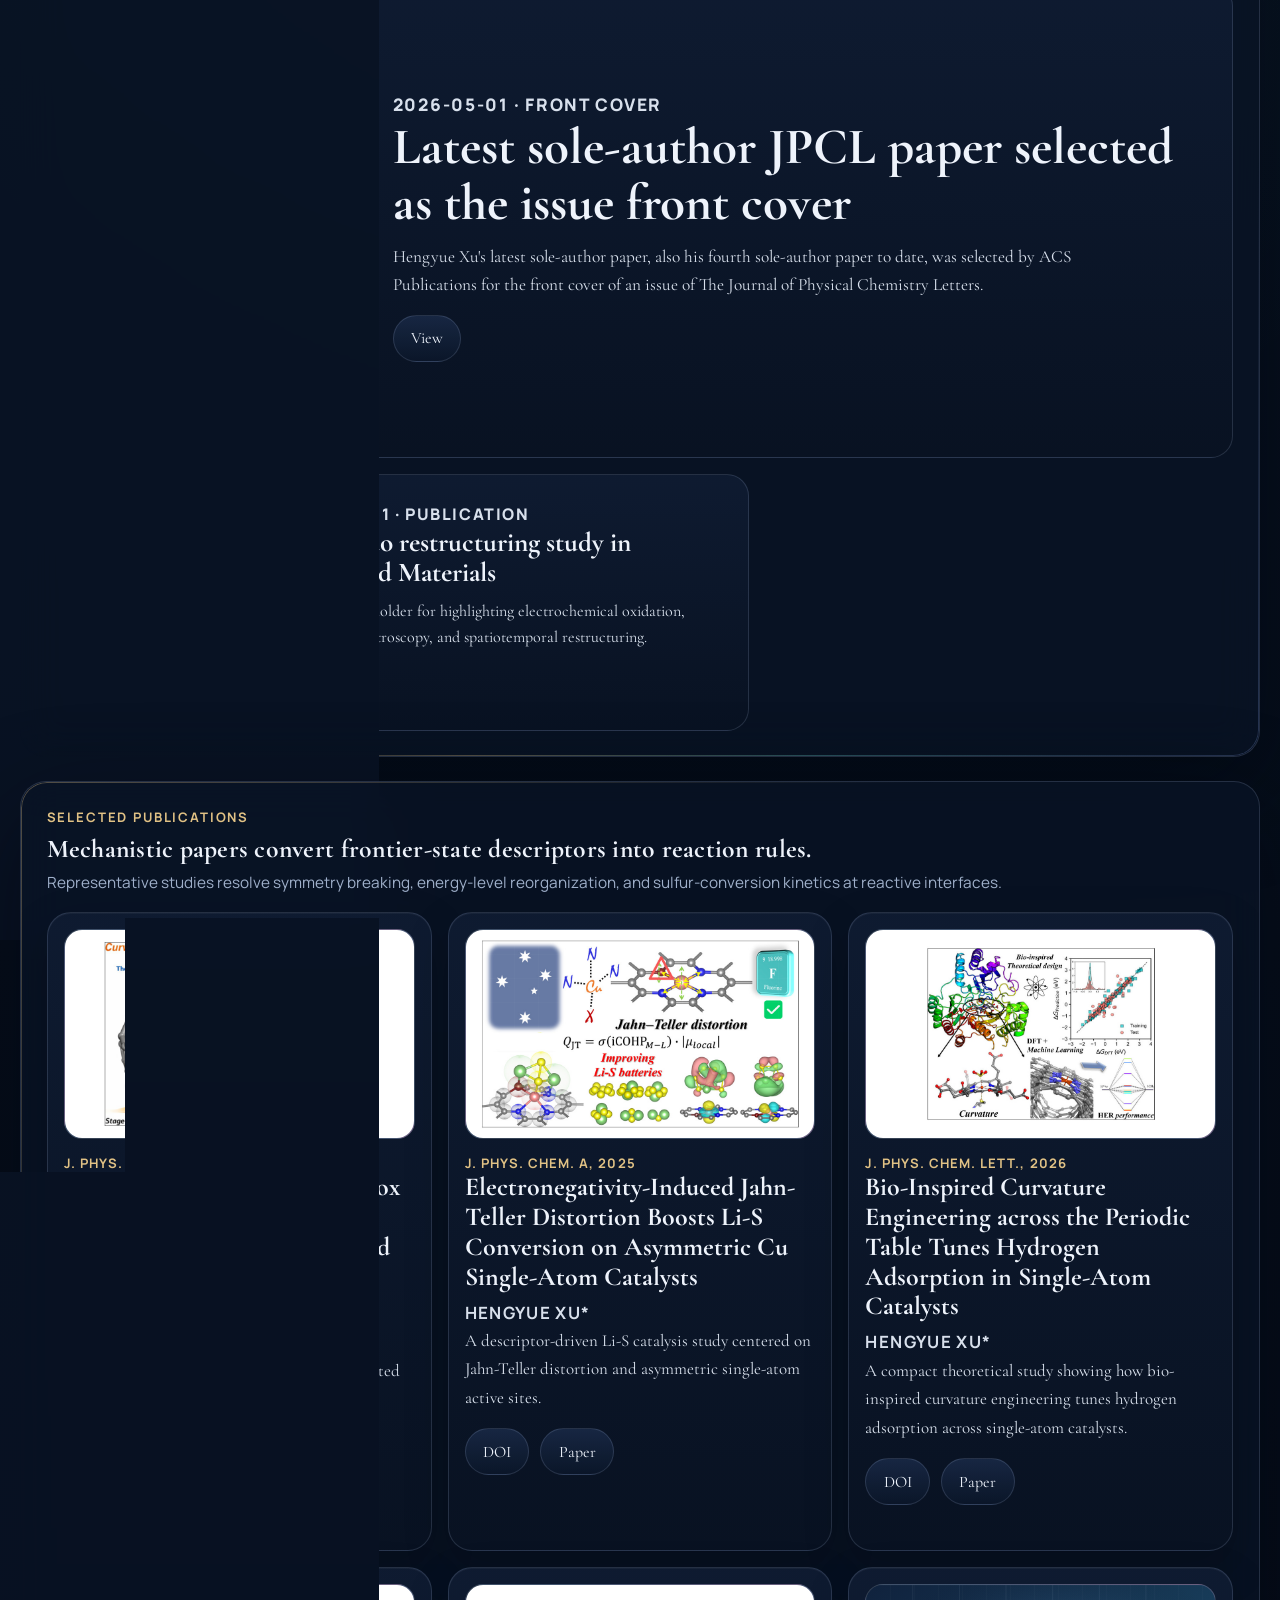
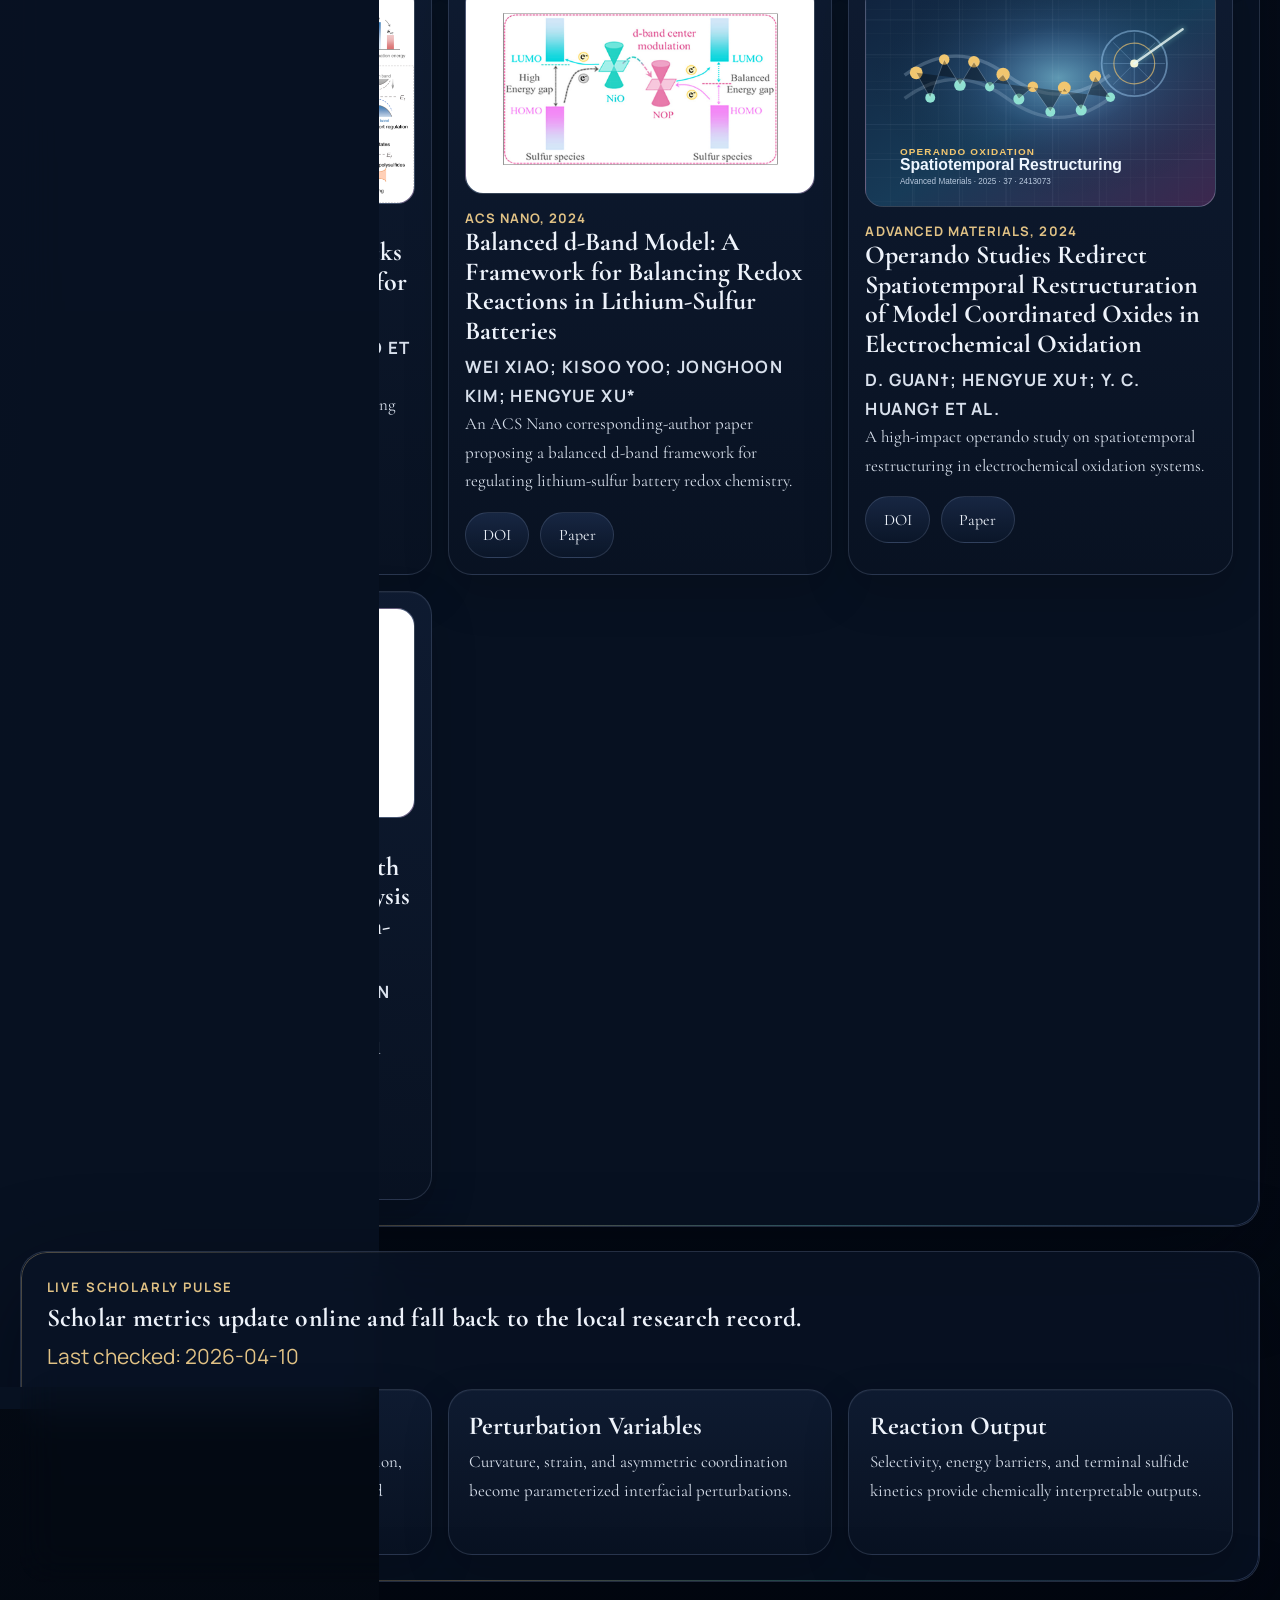
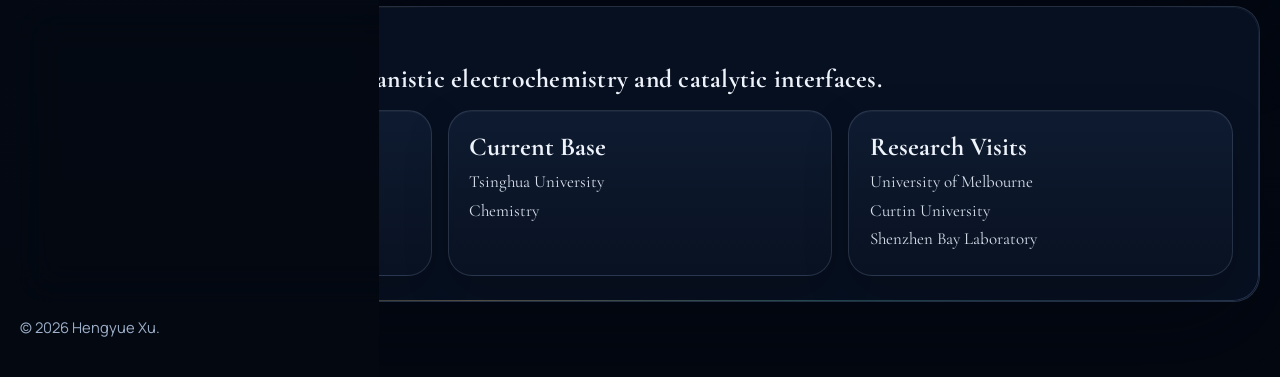
==== commit e9cd5aaf: "Add JPCL front cover news" ====
--- a/en.html
+++ b/en.html
@@ -251,9 +251,9 @@
       <section id="news" class="section news-section">
         <div class="section-heading">
           <p class="section-kicker">News</p>
-          <h2>Recent papers, covers, and research updates live here.</h2>
+          <h2>Recent papers, journal covers, and research milestones.</h2>
           <p class="section-note">
-            This section is ready for recurring visual updates such as cover acceptance, paper highlights, and conference graphics.
+            Recent highlights from journal covers, paper selections, and research milestones.
           </p>
         </div>
 
--- a/site.css
+++ b/site.css
@@ -141,7 +141,7 @@
   margin: 0;
   line-height: 0.95;
   letter-spacing: 0.01em;
-  text-wrap: balance;
+  text-wrap: normal;
 }
 
 .portal-shell h1 {
@@ -354,7 +354,7 @@
 .hero-copy h1 {
   font-size: clamp(1.48rem, 1.9vw, 1.98rem);
   line-height: 1.05;
-  max-width: 24ch;
+  max-width: none;
 }
 
 .hero-summary {
@@ -822,7 +822,7 @@
 .section-heading h2 {
   font-size: clamp(1.58rem, 2vw, 2.18rem);
   line-height: 1.12;
-  max-width: 34ch;
+  max-width: none;
 }
 
 .section-note {
@@ -860,8 +860,8 @@
 
 .collaboration-layout {
   display: grid;
-  grid-template-columns: minmax(260px, 0.36fr) minmax(0, 0.64fr);
-  gap: 1rem;
+  grid-template-columns: minmax(300px, 0.58fr) minmax(0, 0.42fr);
+  gap: 1.2rem;
   align-items: stretch;
   margin-bottom: 1rem;
 }
@@ -876,26 +876,50 @@
     radial-gradient(circle at 82% 18%, rgba(102, 217, 199, 0.08), transparent 24%),
     linear-gradient(180deg, rgba(12, 24, 44, 0.96), rgba(7, 15, 29, 0.95));
   overflow: hidden;
+  display: flex;
+  align-items: center;
+  justify-content: center;
 }
 
 .collaboration-detail {
   grid-column: 1 / -1;
+  display: grid;
+  align-content: start;
+  align-items: start;
+  justify-items: start;
+  justify-content: start;
+  text-align: left;
+  width: 100%;
+}
+
+.collaboration-graph-shell,
+.collaboration-map-shell {
+  min-height: 500px;
+  position: relative;
+  overflow: visible;
 }
 
 .collaboration-graph,
 .collaboration-map {
   display: block;
   width: 100%;
-  min-height: 540px;
+  height: 100%;
+}
+
+.collaboration-graph {
+  min-height: 500px;
 }
 
 .collaboration-map {
-  min-height: 340px;
+  max-height: 500px;
 }
 
 .collaboration-detail {
   display: grid;
   align-content: start;
+  justify-content: start;
+  justify-items: start;
+  width: 100%;
   padding: 1.15rem;
 }
 
@@ -957,7 +981,7 @@
 .collab-node-initials {
   fill: #132033;
   font-family: "Manrope", sans-serif;
-  font-size: 16px;
+  font-size: 18px;
   font-weight: 800;
   text-anchor: middle;
   dominant-baseline: middle;
@@ -966,13 +990,13 @@
 .collab-node-label {
   fill: #eaf1fb;
   font-family: "Manrope", sans-serif;
-  font-size: 16px;
+  font-size: 18px;
   font-weight: 700;
-  text-anchor: middle;
   paint-order: stroke;
   stroke: rgba(3, 8, 17, 0.92);
-  stroke-width: 5px;
+  stroke-width: 3px;
   stroke-linejoin: round;
+  pointer-events: none;
 }
 
 .collab-center {
@@ -1165,7 +1189,8 @@
 }
 
 .news-card.featured {
-  grid-column: span 1;
+  grid-column: 1 / -1;
+  grid-template-columns: minmax(240px, 0.38fr) minmax(0, 1fr);
 }
 
 .news-image {
@@ -1181,6 +1206,25 @@
   height: 100%;
   display: block;
   object-fit: cover;
+}
+
+.news-card.featured .news-image {
+  min-height: 440px;
+  background: linear-gradient(135deg, rgba(8, 18, 33, 0.98), rgba(19, 38, 63, 0.96));
+}
+
+.news-card.featured .news-image img {
+  object-fit: contain;
+}
+
+.news-card.featured .news-body h3 {
+  max-width: 820px;
+  font-size: clamp(2rem, 4vw, 4rem);
+}
+
+.news-card.featured .news-body p {
+  max-width: 760px;
+  font-size: 1.08rem;
 }
 
 .news-body {
@@ -1531,6 +1575,19 @@
     grid-template-columns: 1fr;
   }
 
+  .news-card.featured {
+    grid-template-columns: 1fr;
+  }
+
+  .news-card.featured .news-image {
+    min-height: 0;
+    aspect-ratio: 3 / 4;
+  }
+
+  .news-card.featured .news-body h3 {
+    font-size: clamp(1.8rem, 9vw, 2.5rem);
+  }
+
   .hero-map-section,
   .section,
   .portal-shell {
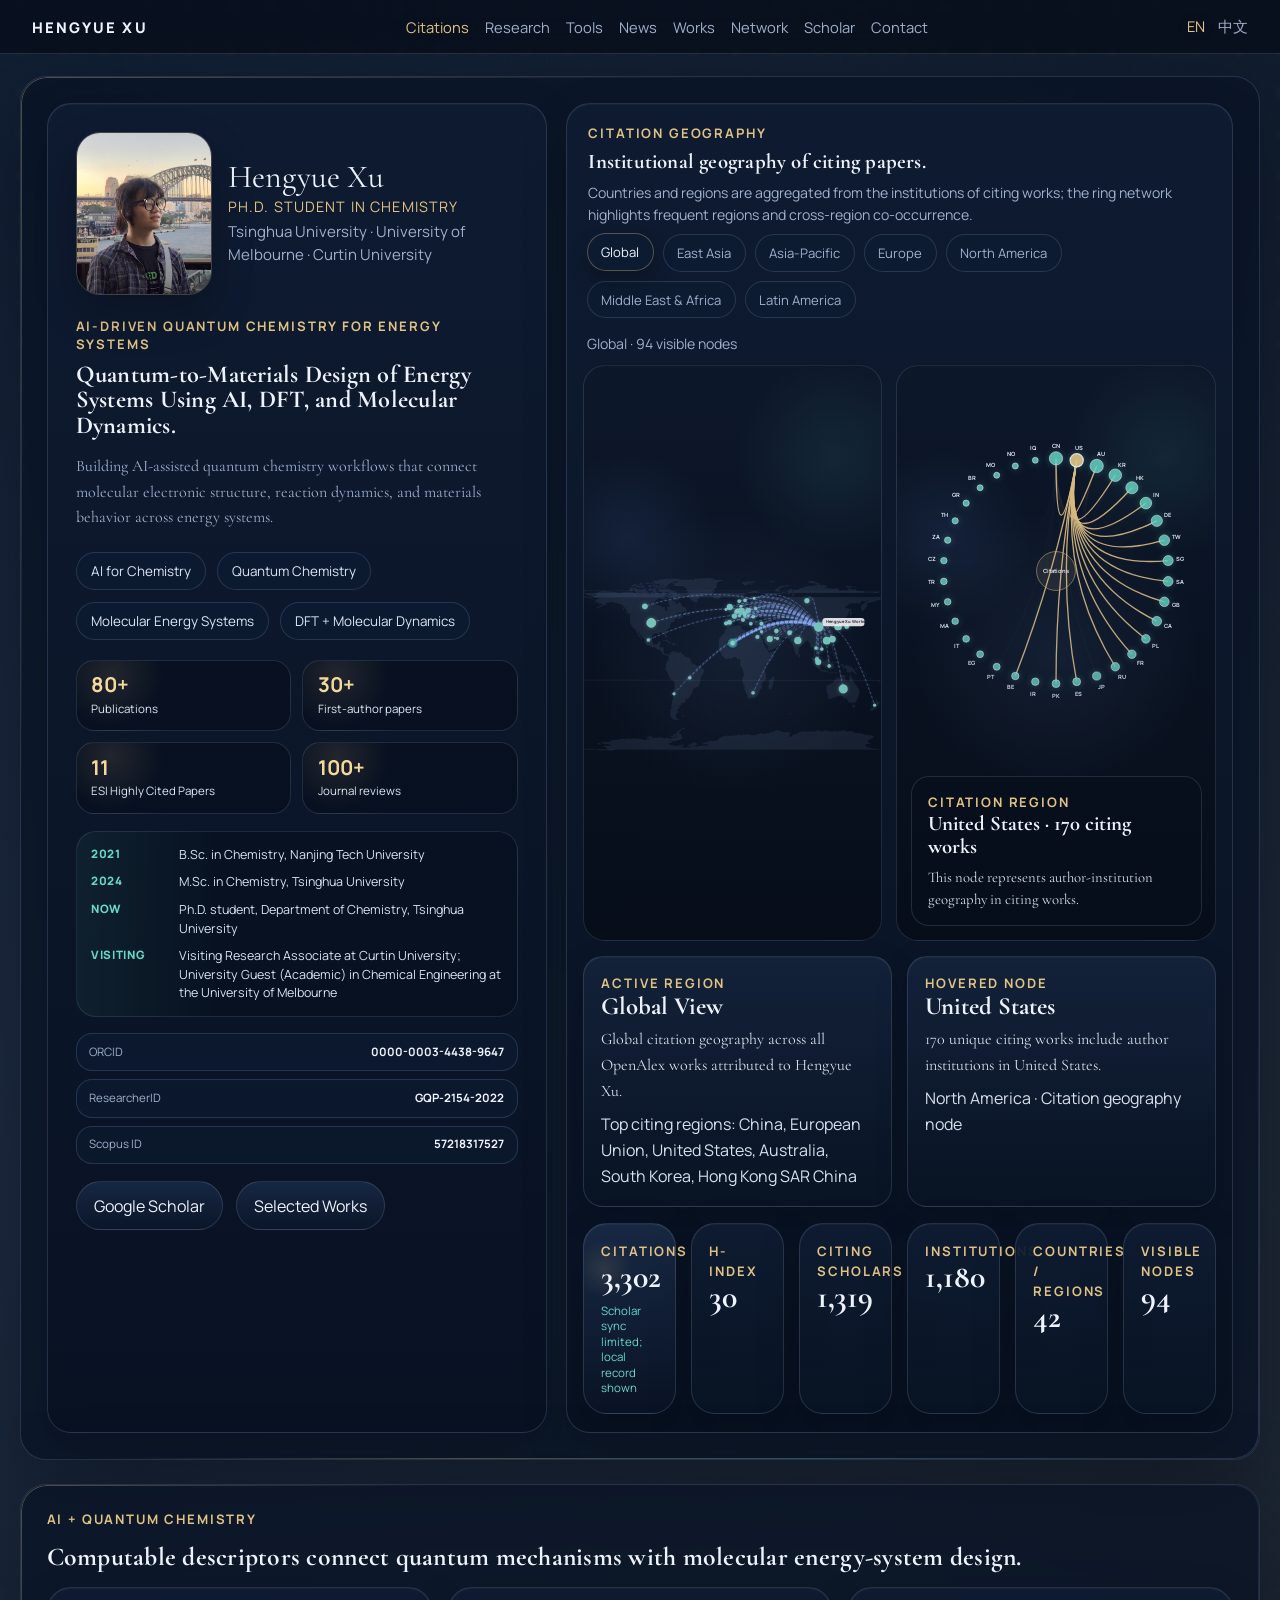
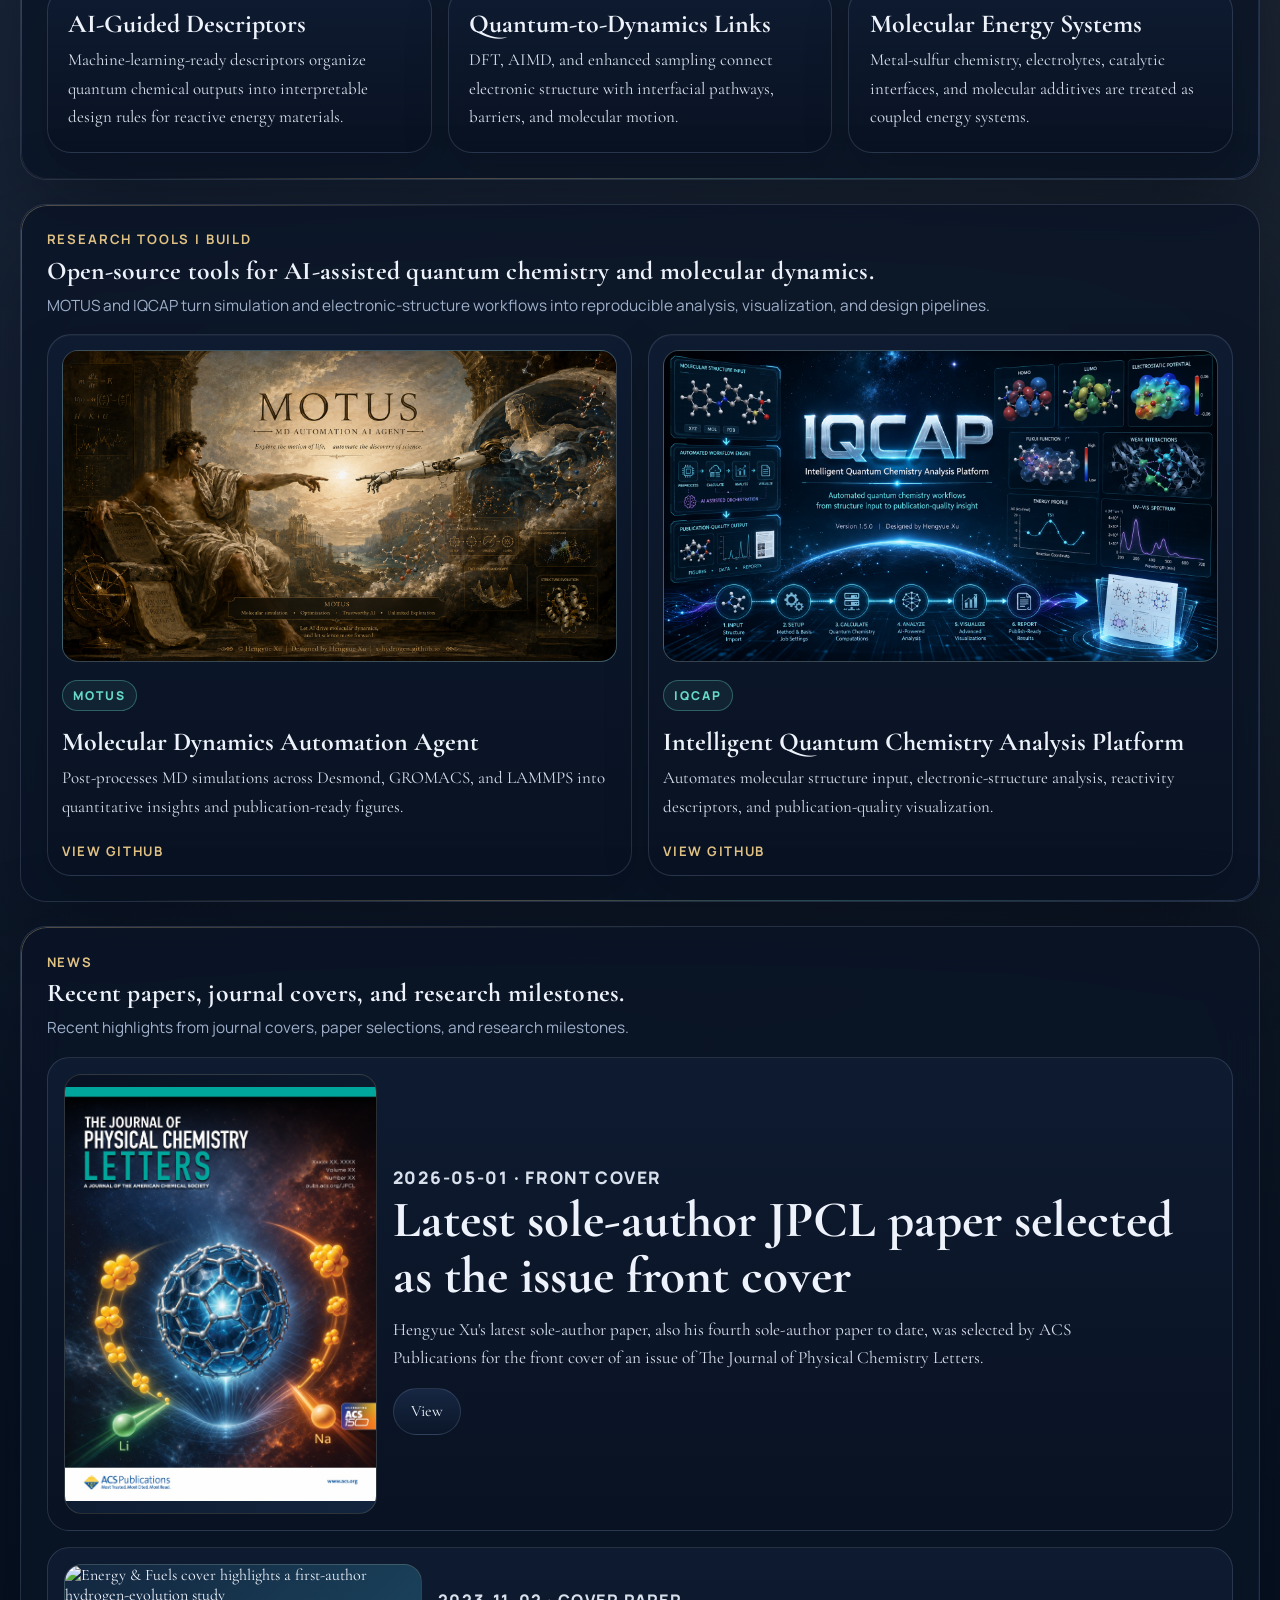
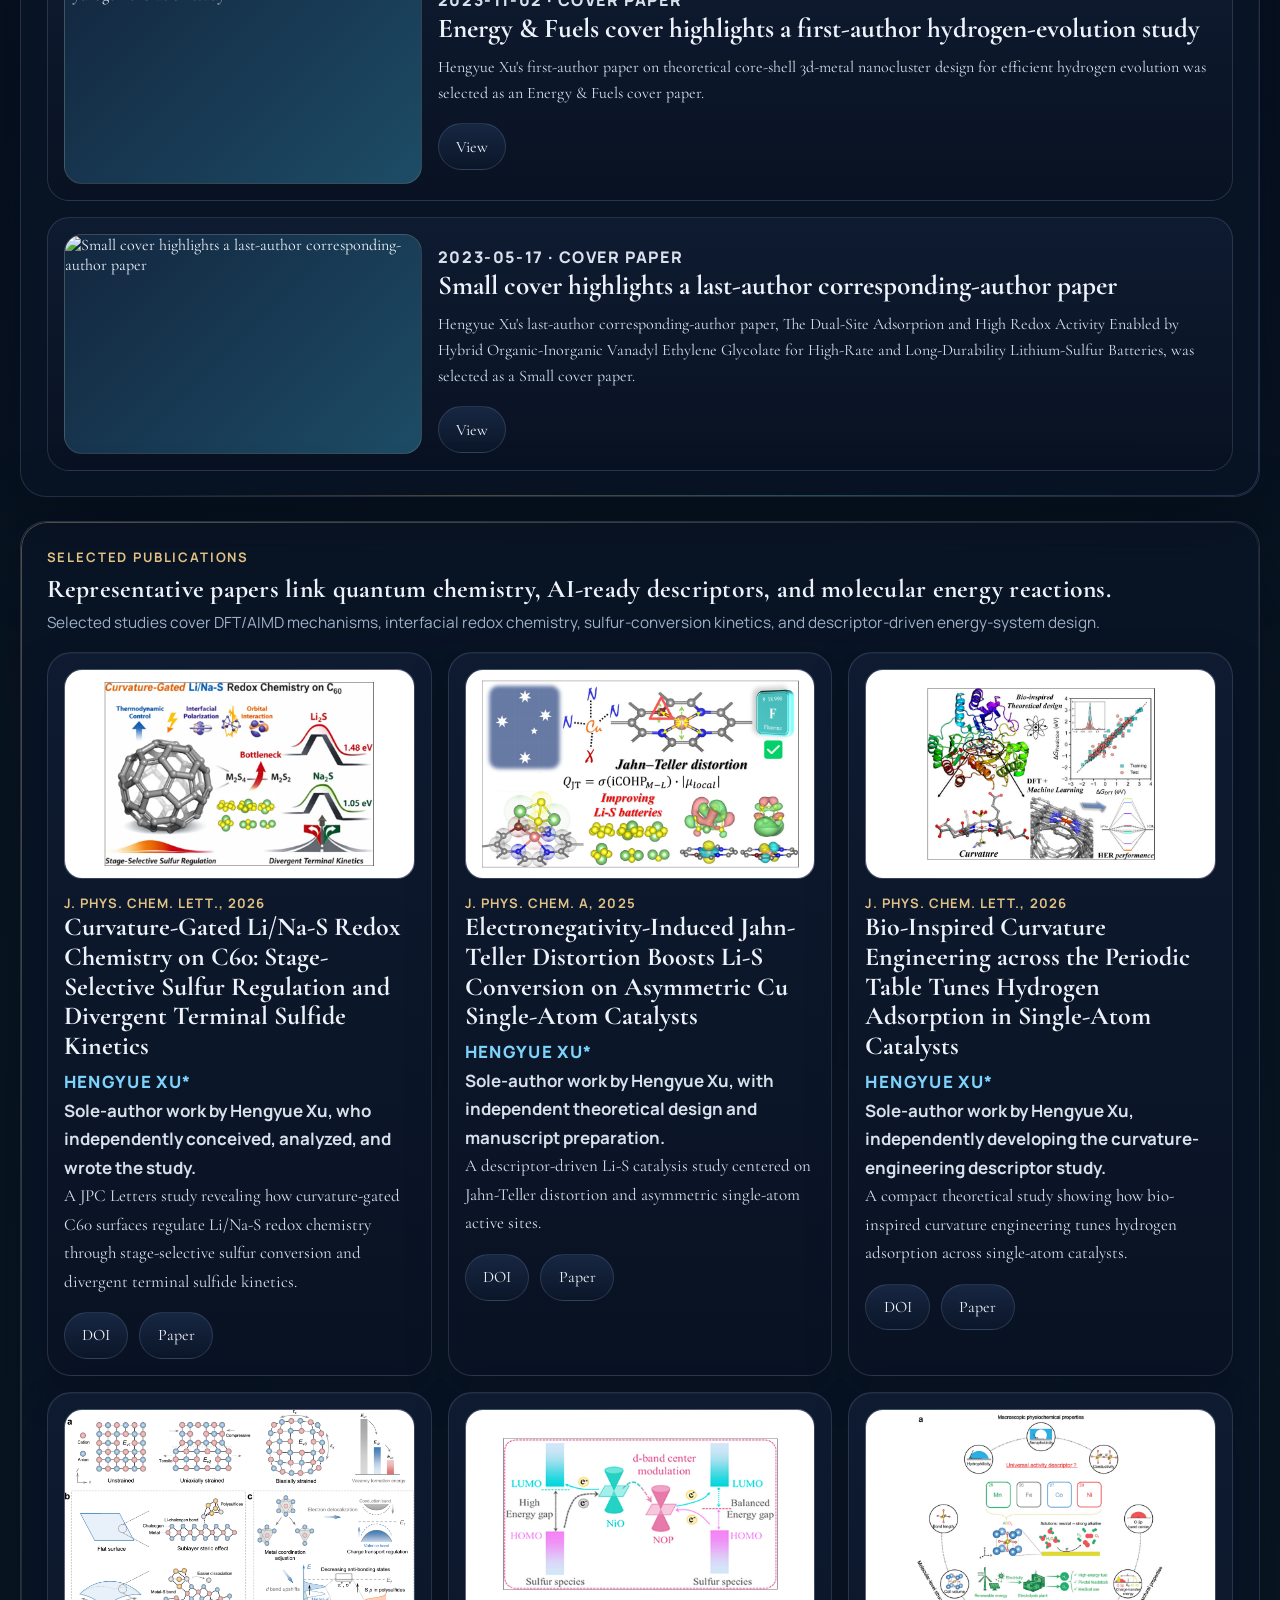
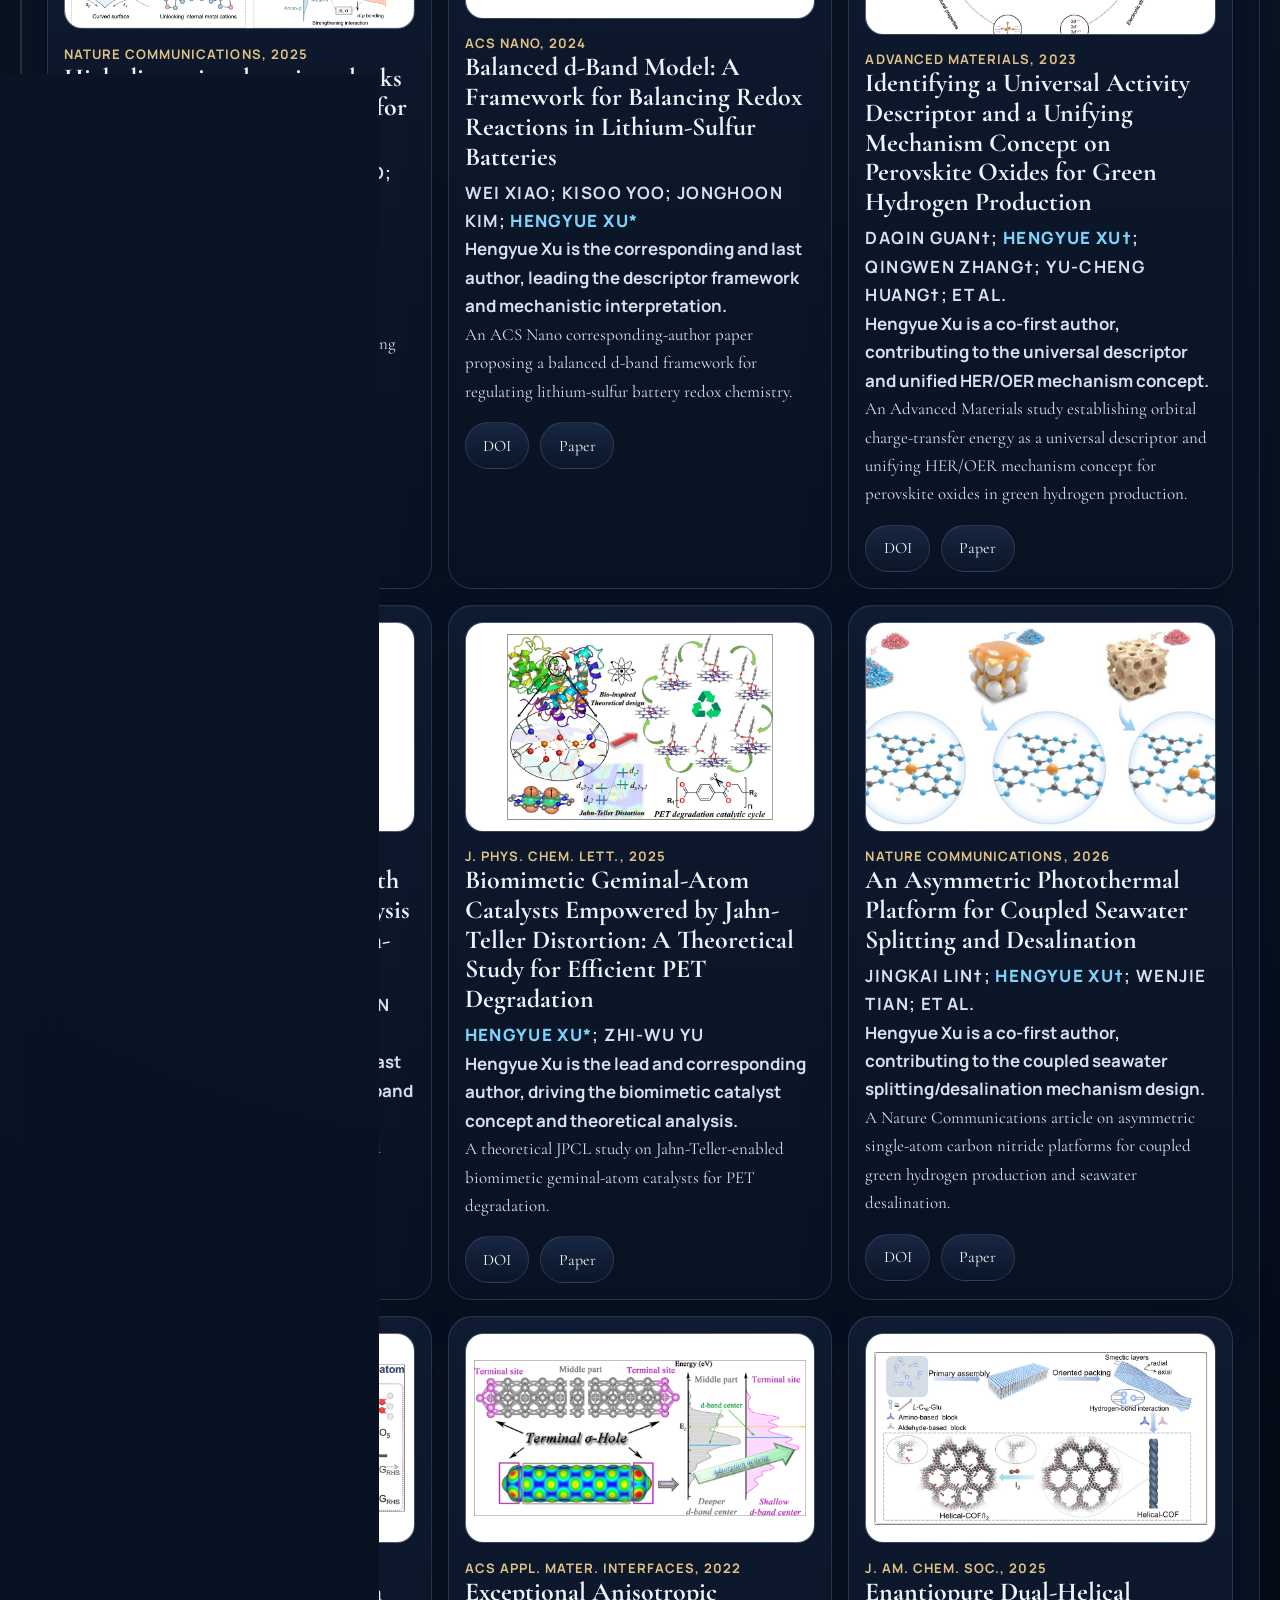
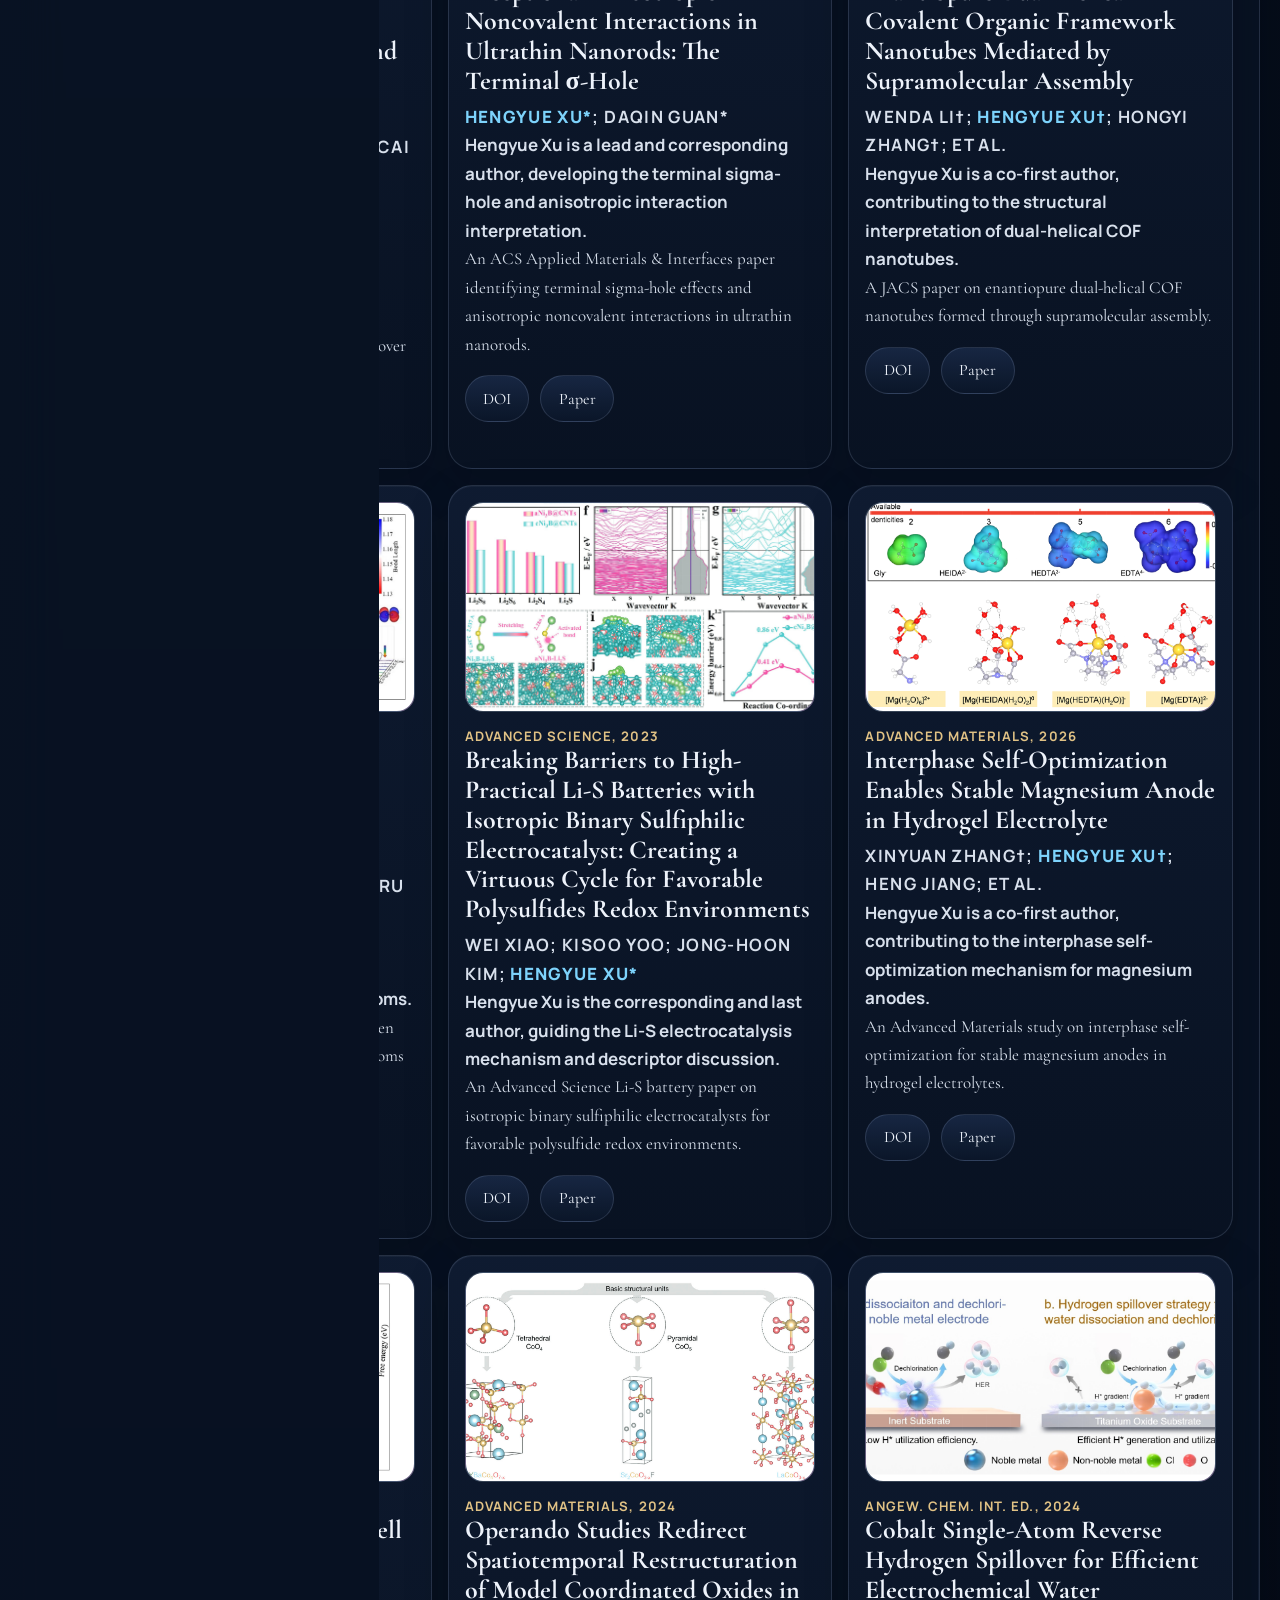
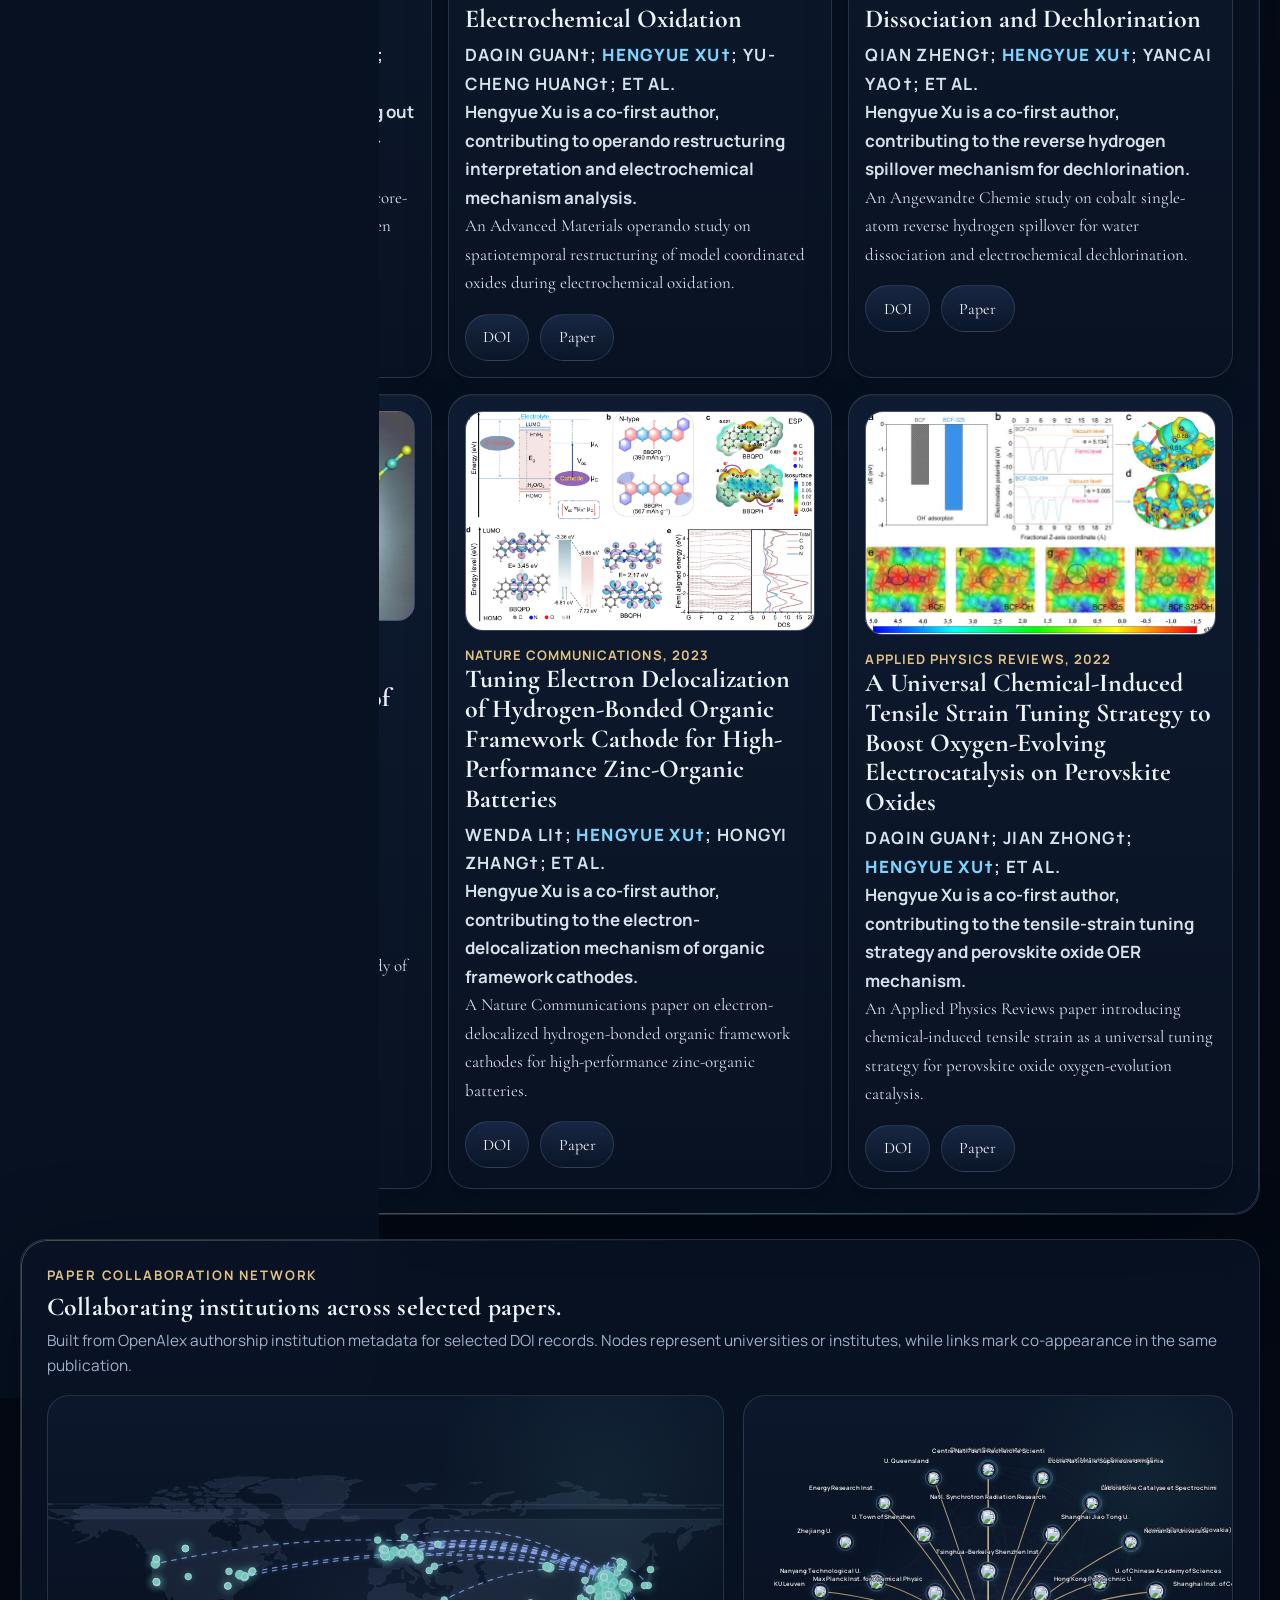
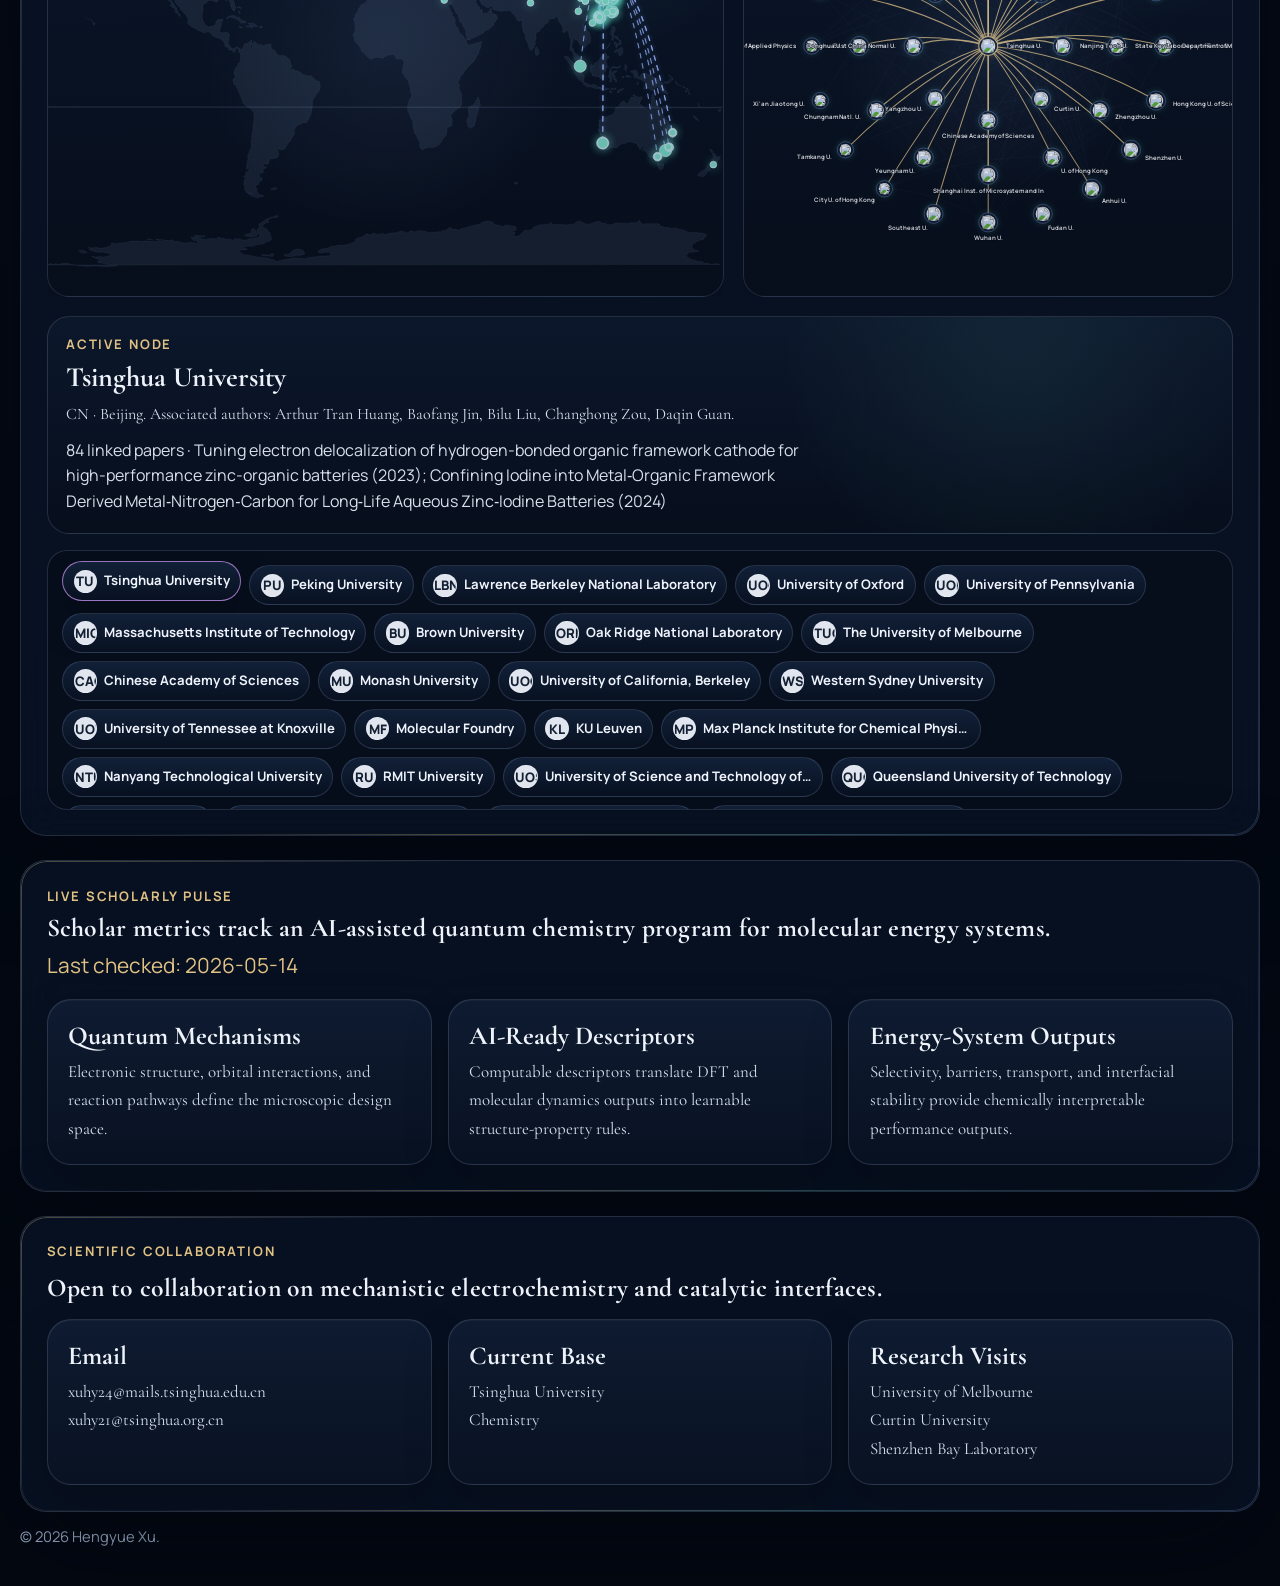
==== commit c6d8304b: "Update scholar metrics and research tools" ====
--- a/en.html
+++ b/en.html
@@ -6,7 +6,7 @@
     <title>Hengyue Xu | Mechanistic Chemistry and Energy Materials</title>
     <meta
       name="description"
-      content="Mechanistic studies of energy materials, electronic structure regulation, interfacial chemistry, and descriptor-driven design by Hengyue Xu."
+      content="AI-assisted quantum chemistry, DFT, molecular dynamics, and descriptor-driven design for molecular energy systems by Hengyue Xu."
     />
     <link rel="preconnect" href="https://fonts.googleapis.com" />
     <link rel="preconnect" href="https://fonts.gstatic.com" crossorigin />
@@ -21,10 +21,11 @@
       <a class="brand" href="./index.html">Hengyue Xu</a>
       <nav class="nav">
         <a href="#impact">Citations</a>
-        <a href="#collaboration">Network</a>
         <a href="#research">Research</a>
+        <a href="#tools">Tools</a>
         <a href="#news">News</a>
         <a href="#publications">Works</a>
+        <a href="#collaboration">Network</a>
         <a href="#scholar">Scholar</a>
         <a href="#contact">Contact</a>
       </nav>
@@ -48,17 +49,17 @@
             </div>
           </div>
 
-          <p class="section-kicker">Mechanistic Chemistry and Energy Materials</p>
-          <h1>Frontier-state matching governs interfacial redox chemistry.</h1>
+          <p class="section-kicker">AI-Driven Quantum Chemistry for Energy Systems</p>
+          <h1>Quantum-to-Materials Design of Energy Systems Using AI, DFT, and Molecular Dynamics.</h1>
           <p class="hero-summary">
-            Studying next-generation metal-sulfur batteries with DFT, AIMD, and metadynamics to connect cathode, electrolyte, and additive structure with interfacial reactivity.
+            Building AI-assisted quantum chemistry workflows that connect molecular electronic structure, reaction dynamics, and materials behavior across energy systems.
           </p>
 
           <div class="topic-strip">
-            <span>Metal-Sulfur Batteries</span>
-            <span>Interfacial Chemistry</span>
-            <span>Electron Transfer</span>
-            <span>Quantum Simulation</span>
+            <span>AI for Chemistry</span>
+            <span>Quantum Chemistry</span>
+            <span>Molecular Energy Systems</span>
+            <span>DFT + Molecular Dynamics</span>
           </div>
 
           <div class="profile-highlights" aria-label="Academic profile highlights">
@@ -172,7 +173,7 @@
           <div class="hero-stats">
             <article class="stat-card spotlight">
               <span class="stat-label">Citations</span>
-              <strong data-metric="citations">3,175</strong>
+              <strong data-metric="citations">3,302</strong>
               <small id="scholar-sync-status">Syncing Scholar</small>
             </article>
             <article class="stat-card">
@@ -197,6 +198,83 @@
             </article>
           </div>
         </div>
+      </section>
+
+      <section id="research" class="section narrative-section">
+        <div class="section-heading compact">
+          <p class="section-kicker">AI + Quantum Chemistry</p>
+          <h2>Computable descriptors connect quantum mechanisms with molecular energy-system design.</h2>
+        </div>
+
+        <div class="narrative-grid">
+          <article class="narrative-card">
+            <h3>AI-Guided Descriptors</h3>
+            <p>Machine-learning-ready descriptors organize quantum chemical outputs into interpretable design rules for reactive energy materials.</p>
+          </article>
+          <article class="narrative-card">
+            <h3>Quantum-to-Dynamics Links</h3>
+            <p>DFT, AIMD, and enhanced sampling connect electronic structure with interfacial pathways, barriers, and molecular motion.</p>
+          </article>
+          <article class="narrative-card">
+            <h3>Molecular Energy Systems</h3>
+            <p>Metal-sulfur chemistry, electrolytes, catalytic interfaces, and molecular additives are treated as coupled energy systems.</p>
+          </article>
+        </div>
+      </section>
+
+      <section id="tools" class="section tools-section">
+        <div class="section-heading">
+          <p class="section-kicker">Research Tools I Build</p>
+          <h2>Open-source tools for AI-assisted quantum chemistry and molecular dynamics.</h2>
+          <p class="section-note">
+            MOTUS and IQCAP turn simulation and electronic-structure workflows into reproducible analysis, visualization, and design pipelines.
+          </p>
+        </div>
+
+        <div class="tool-grid" aria-label="Open-source research tools">
+          <a class="tool-card" href="https://github.com/X-Hydrogen/motus" target="_blank" rel="noreferrer">
+            <span class="tool-image">
+              <img src="./assets/tools/motus-top.png" alt="MOTUS MD automation AI agent preview" />
+            </span>
+            <span class="tool-label">MOTUS</span>
+            <h3>Molecular Dynamics Automation Agent</h3>
+            <p>Post-processes MD simulations across Desmond, GROMACS, and LAMMPS into quantitative insights and publication-ready figures.</p>
+            <strong>View GitHub</strong>
+          </a>
+          <a class="tool-card" href="https://github.com/X-Hydrogen/IQCAP" target="_blank" rel="noreferrer">
+            <span class="tool-image">
+              <img src="./assets/tools/iqcap.png" alt="IQCAP intelligent quantum chemistry analysis platform preview" />
+            </span>
+            <span class="tool-label">IQCAP</span>
+            <h3>Intelligent Quantum Chemistry Analysis Platform</h3>
+            <p>Automates molecular structure input, electronic-structure analysis, reactivity descriptors, and publication-quality visualization.</p>
+            <strong>View GitHub</strong>
+          </a>
+        </div>
+      </section>
+
+      <section id="news" class="section news-section">
+        <div class="section-heading">
+          <p class="section-kicker">News</p>
+          <h2>Recent papers, journal covers, and research milestones.</h2>
+          <p class="section-note">
+            Recent highlights from journal covers, paper selections, and research milestones.
+          </p>
+        </div>
+
+        <div id="news-feed" class="news-feed" data-lang="en"></div>
+      </section>
+
+      <section id="publications" class="section publications-section">
+        <div class="section-heading">
+          <p class="section-kicker">Selected Publications</p>
+          <h2>Representative papers link quantum chemistry, AI-ready descriptors, and molecular energy reactions.</h2>
+          <p class="section-note">
+            Selected studies cover DFT/AIMD mechanisms, interfacial redox chemistry, sulfur-conversion kinetics, and descriptor-driven energy-system design.
+          </p>
+        </div>
+
+        <div id="papers" class="publication-grid" data-lang="en"></div>
       </section>
 
       <section id="collaboration" class="section collaboration-section">
@@ -226,77 +304,31 @@
         <div id="institution-network" class="institution-network compact" aria-label="Compact global institution list"></div>
       </section>
 
-      <section id="research" class="section narrative-section">
-        <div class="section-heading compact">
-          <p class="section-kicker">Core Ideas</p>
-          <h2>Computable descriptors connect electronic structure with electrochemical behavior.</h2>
-        </div>
-
-        <div class="narrative-grid">
-          <article class="narrative-card">
-            <h3>Unified Frontier States</h3>
-            <p>d-band regulation, Jahn-Teller distortion, and C60 curvature are recast within a donor-acceptor frontier-state framework.</p>
-          </article>
-          <article class="narrative-card">
-            <h3>Geometric-Field Parameters</h3>
-            <p>Curvature, strain, and asymmetric coordination are treated as perturbations that drive local symmetry breaking and energy-level reorganization.</p>
-          </article>
-          <article class="narrative-card">
-            <h3>Interfacial Sulfur Kinetics</h3>
-            <p>Stage-selective sulfur conversion and divergent terminal sulfide kinetics define mechanistic descriptors for Li/Na-S interfaces.</p>
-          </article>
-        </div>
-      </section>
-
-      <section id="news" class="section news-section">
-        <div class="section-heading">
-          <p class="section-kicker">News</p>
-          <h2>Recent papers, journal covers, and research milestones.</h2>
-          <p class="section-note">
-            Recent highlights from journal covers, paper selections, and research milestones.
-          </p>
-        </div>
-
-        <div id="news-feed" class="news-feed" data-lang="en"></div>
-      </section>
-
-      <section id="publications" class="section publications-section">
-        <div class="section-heading">
-          <p class="section-kicker">Selected Publications</p>
-          <h2>Mechanistic papers convert frontier-state descriptors into reaction rules.</h2>
-          <p class="section-note">
-            Representative studies resolve symmetry breaking, energy-level reorganization, and sulfur-conversion kinetics at reactive interfaces.
-          </p>
-        </div>
-
-        <div id="papers" class="publication-grid" data-lang="en"></div>
-      </section>
-
       <section id="scholar" class="section scholar-section">
         <div class="section-heading compact">
           <div>
             <p class="section-kicker">Live Scholarly Pulse</p>
-            <h2>Scholar metrics update online and fall back to the local research record.</h2>
+            <h2>Scholar metrics track an AI-assisted quantum chemistry program for molecular energy systems.</h2>
           </div>
           <p id="scholar-updated" class="sync-text">Last checked: loading</p>
         </div>
 
         <div class="scholar-grid">
           <article class="scholar-card">
-            <h3>Unified Theory</h3>
+            <h3>Quantum Mechanisms</h3>
             <p>
-              A frontier-state picture unifies d-band regulation, Jahn-Teller distortion, and curvature-controlled interfaces.
+              Electronic structure, orbital interactions, and reaction pathways define the microscopic design space.
             </p>
           </article>
           <article class="scholar-card">
-            <h3>Perturbation Variables</h3>
+            <h3>AI-Ready Descriptors</h3>
             <p>
-              Curvature, strain, and asymmetric coordination become parameterized interfacial perturbations.
+              Computable descriptors translate DFT and molecular dynamics outputs into learnable structure-property rules.
             </p>
           </article>
           <article class="scholar-card">
-            <h3>Reaction Output</h3>
-            <p>Selectivity, energy barriers, and terminal sulfide kinetics provide chemically interpretable outputs.</p>
+            <h3>Energy-System Outputs</h3>
+            <p>Selectivity, barriers, transport, and interfacial stability provide chemically interpretable performance outputs.</p>
           </article>
         </div>
       </section>
@@ -332,6 +364,6 @@
       <p>© <span data-year></span> Hengyue Xu.</p>
     </footer>
 
-    <script src="./site.js"></script>
+    <script src="./site.js?v=20260514b"></script>
   </body>
 </html>
--- a/site.css
+++ b/site.css
@@ -115,6 +115,7 @@
 .paper-meta,
 .section-note,
 .map-note,
+.tool-label,
 .institution-type,
 .institution-meta,
 .footer,
@@ -266,6 +267,7 @@
 .hero-copy,
 .hero-map-panel,
 .narrative-card,
+.tool-card,
 .paper-card,
 .stat-card,
 .scholar-card,
@@ -807,6 +809,7 @@
 
 .section {
   padding: 1.6rem;
+  scroll-margin-top: 5rem;
 }
 
 .section-heading {
@@ -833,6 +836,7 @@
 }
 
 .narrative-grid,
+.tool-grid,
 .publication-grid,
 .news-feed,
 .scholar-grid,
@@ -1144,12 +1148,14 @@
 }
 
 .narrative-card,
+.tool-card,
 .scholar-card,
 .contact-card {
   padding: 1.3rem;
 }
 
 .narrative-card h3,
+.tool-card h3,
 .scholar-card h3,
 .contact-card h3,
 .paper-card h3 {
@@ -1159,6 +1165,7 @@
 }
 
 .narrative-card p,
+.tool-card p,
 .scholar-card p,
 .contact-card p,
 .paper-card p,
@@ -1174,7 +1181,7 @@
 }
 
 .news-feed {
-  grid-template-columns: minmax(0, 1.2fr) minmax(260px, 0.8fr);
+  grid-template-columns: 1fr;
 }
 
 .news-card {
@@ -1253,6 +1260,72 @@
   color: #d8e0ec;
   font-size: 1rem;
   line-height: 1.62;
+}
+
+.tool-grid {
+  grid-template-columns: repeat(2, minmax(0, 1fr));
+}
+
+.tool-card {
+  display: grid;
+  align-content: start;
+  min-height: 250px;
+  padding: 0.9rem;
+  color: inherit;
+  text-decoration: none;
+  transition:
+    transform 180ms ease,
+    border-color 180ms ease,
+    box-shadow 180ms ease;
+}
+
+.tool-card:hover {
+  transform: translateY(-3px);
+  border-color: var(--line-strong);
+  box-shadow:
+    inset 0 1px 0 rgba(255, 255, 255, 0.06),
+    0 24px 60px rgba(0, 0, 0, 0.26);
+}
+
+.tool-image {
+  display: block;
+  aspect-ratio: 16 / 9;
+  margin-bottom: 1.15rem;
+  border-radius: 16px;
+  border: 1px solid rgba(225, 194, 133, 0.18);
+  overflow: hidden;
+  background: linear-gradient(135deg, #13263f, #1d4c66);
+}
+
+.tool-image img {
+  width: 100%;
+  height: 100%;
+  display: block;
+  object-fit: cover;
+}
+
+.tool-label {
+  width: fit-content;
+  margin-bottom: 1rem;
+  padding: 0.38rem 0.62rem;
+  border-radius: 999px;
+  border: 1px solid rgba(102, 217, 199, 0.34);
+  color: var(--accent-3);
+  background: rgba(102, 217, 199, 0.08);
+  font-size: 0.76rem;
+  font-weight: 800;
+  letter-spacing: 0.16em;
+}
+
+.tool-card strong {
+  align-self: end;
+  width: fit-content;
+  margin-top: 1.3rem;
+  color: var(--accent);
+  font-family: "Manrope", sans-serif;
+  font-size: 0.82rem;
+  letter-spacing: 0.12em;
+  text-transform: uppercase;
 }
 
 .paper-card {
@@ -1317,6 +1390,20 @@
   margin: 0.2rem 0 0.65rem;
 }
 
+.paper-meta strong {
+  color: #7dd3fc;
+  font-weight: 900;
+}
+
+.paper-contribution {
+  margin: 0 0 0.55rem;
+  color: #d8e8ff;
+  font-family: "Manrope", sans-serif;
+  font-size: 0.84rem;
+  font-weight: 700;
+  line-height: 1.55;
+}
+
 .paper-links {
   display: flex;
   flex-wrap: wrap;
@@ -1534,6 +1621,7 @@
   }
 
   .narrative-grid,
+  .tool-grid,
   .scholar-grid,
   .contact-grid,
   .institution-network,
@@ -1564,6 +1652,7 @@
 
 @media (max-width: 680px) {
   .portal-grid,
+  .tool-grid,
   .publication-grid,
   .news-feed,
   .hero-stats,
@@ -1598,6 +1687,7 @@
   .hero-copy,
   .hero-map-panel,
   .narrative-card,
+  .tool-card,
   .paper-card,
   .stat-card,
   .scholar-card,
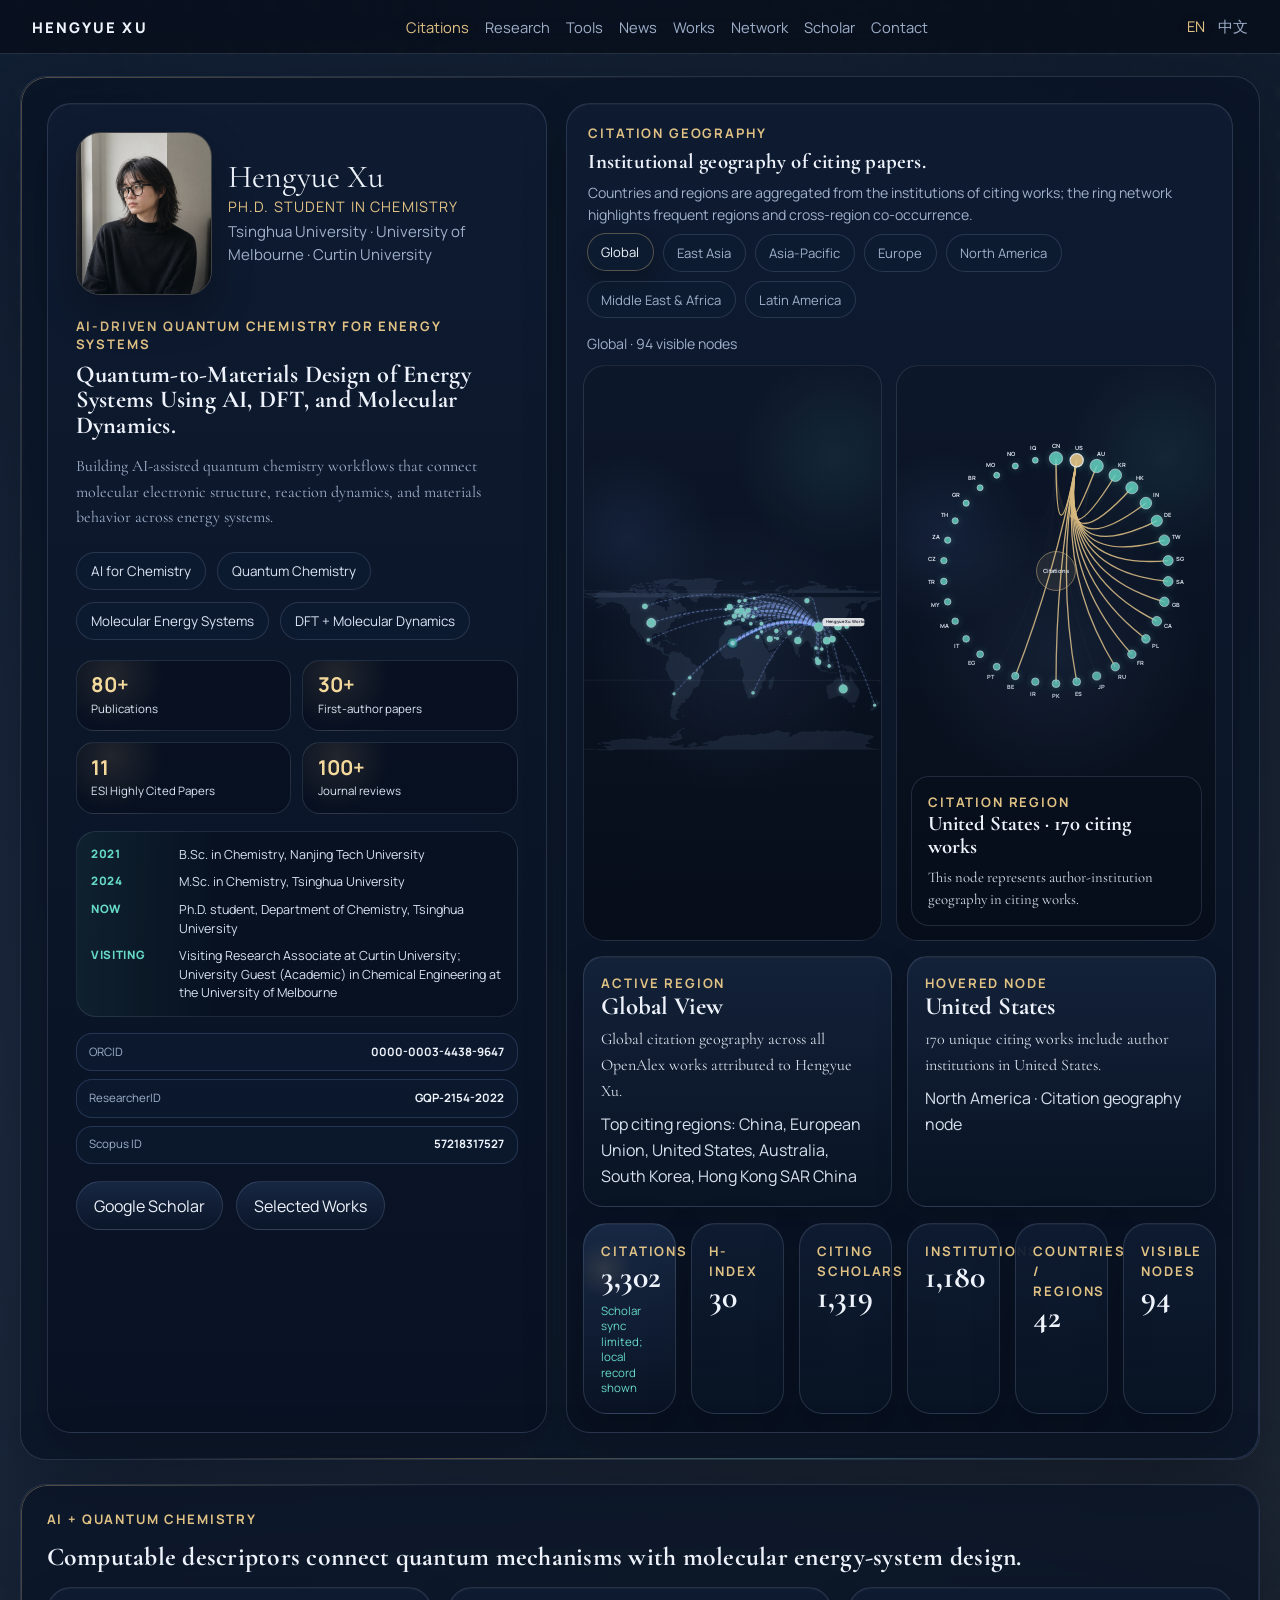
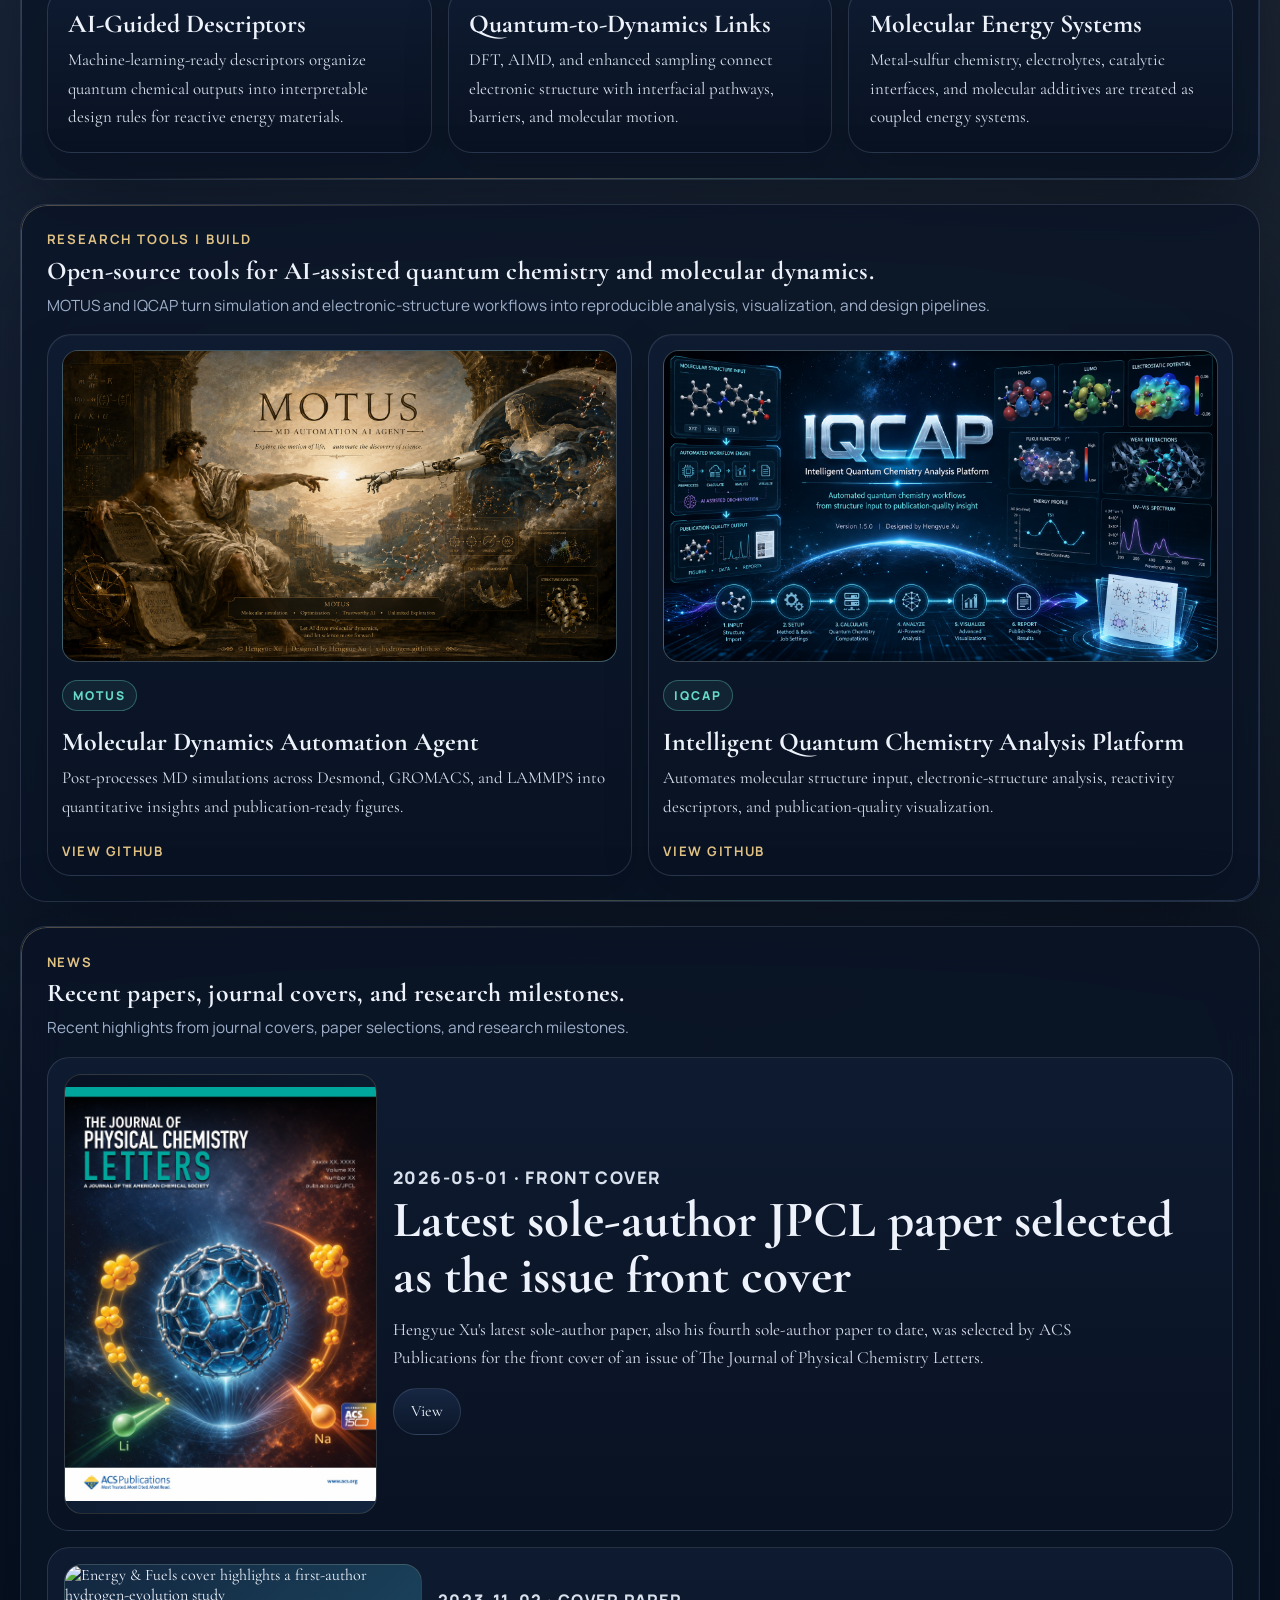
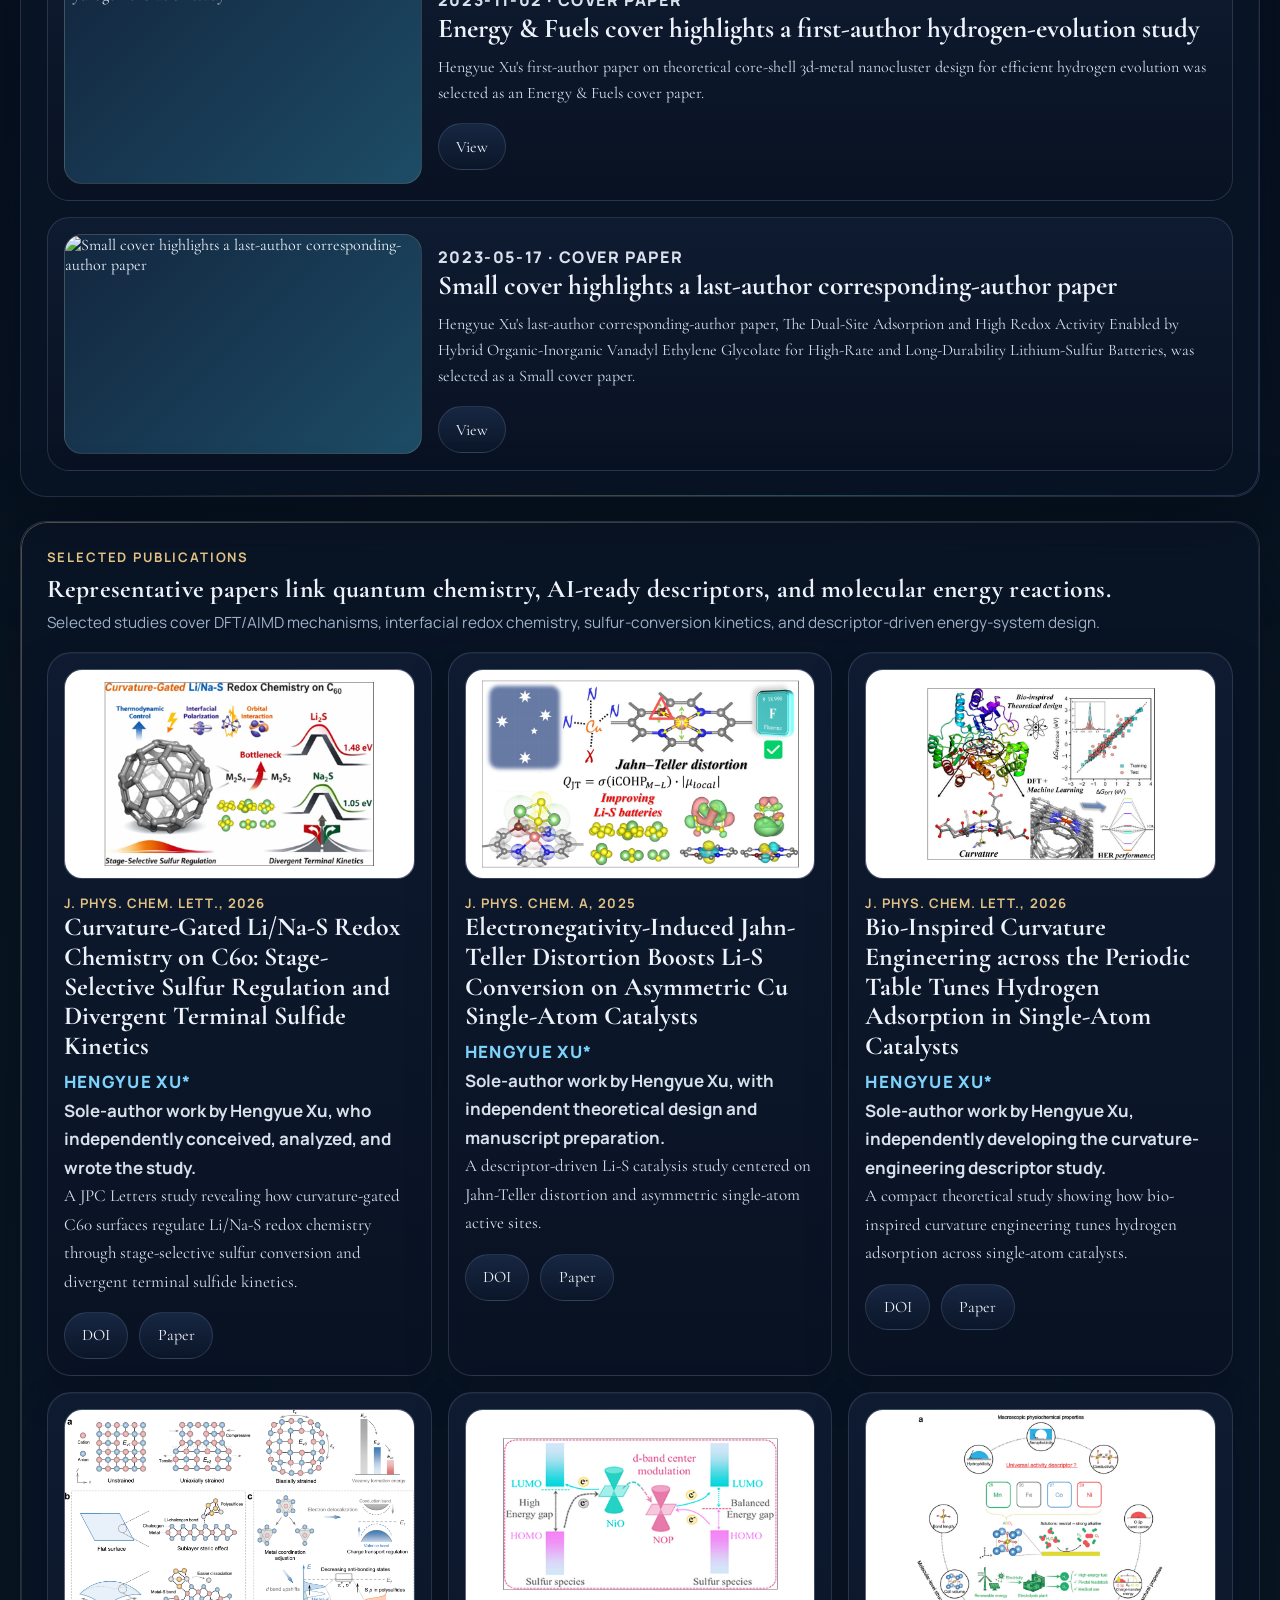
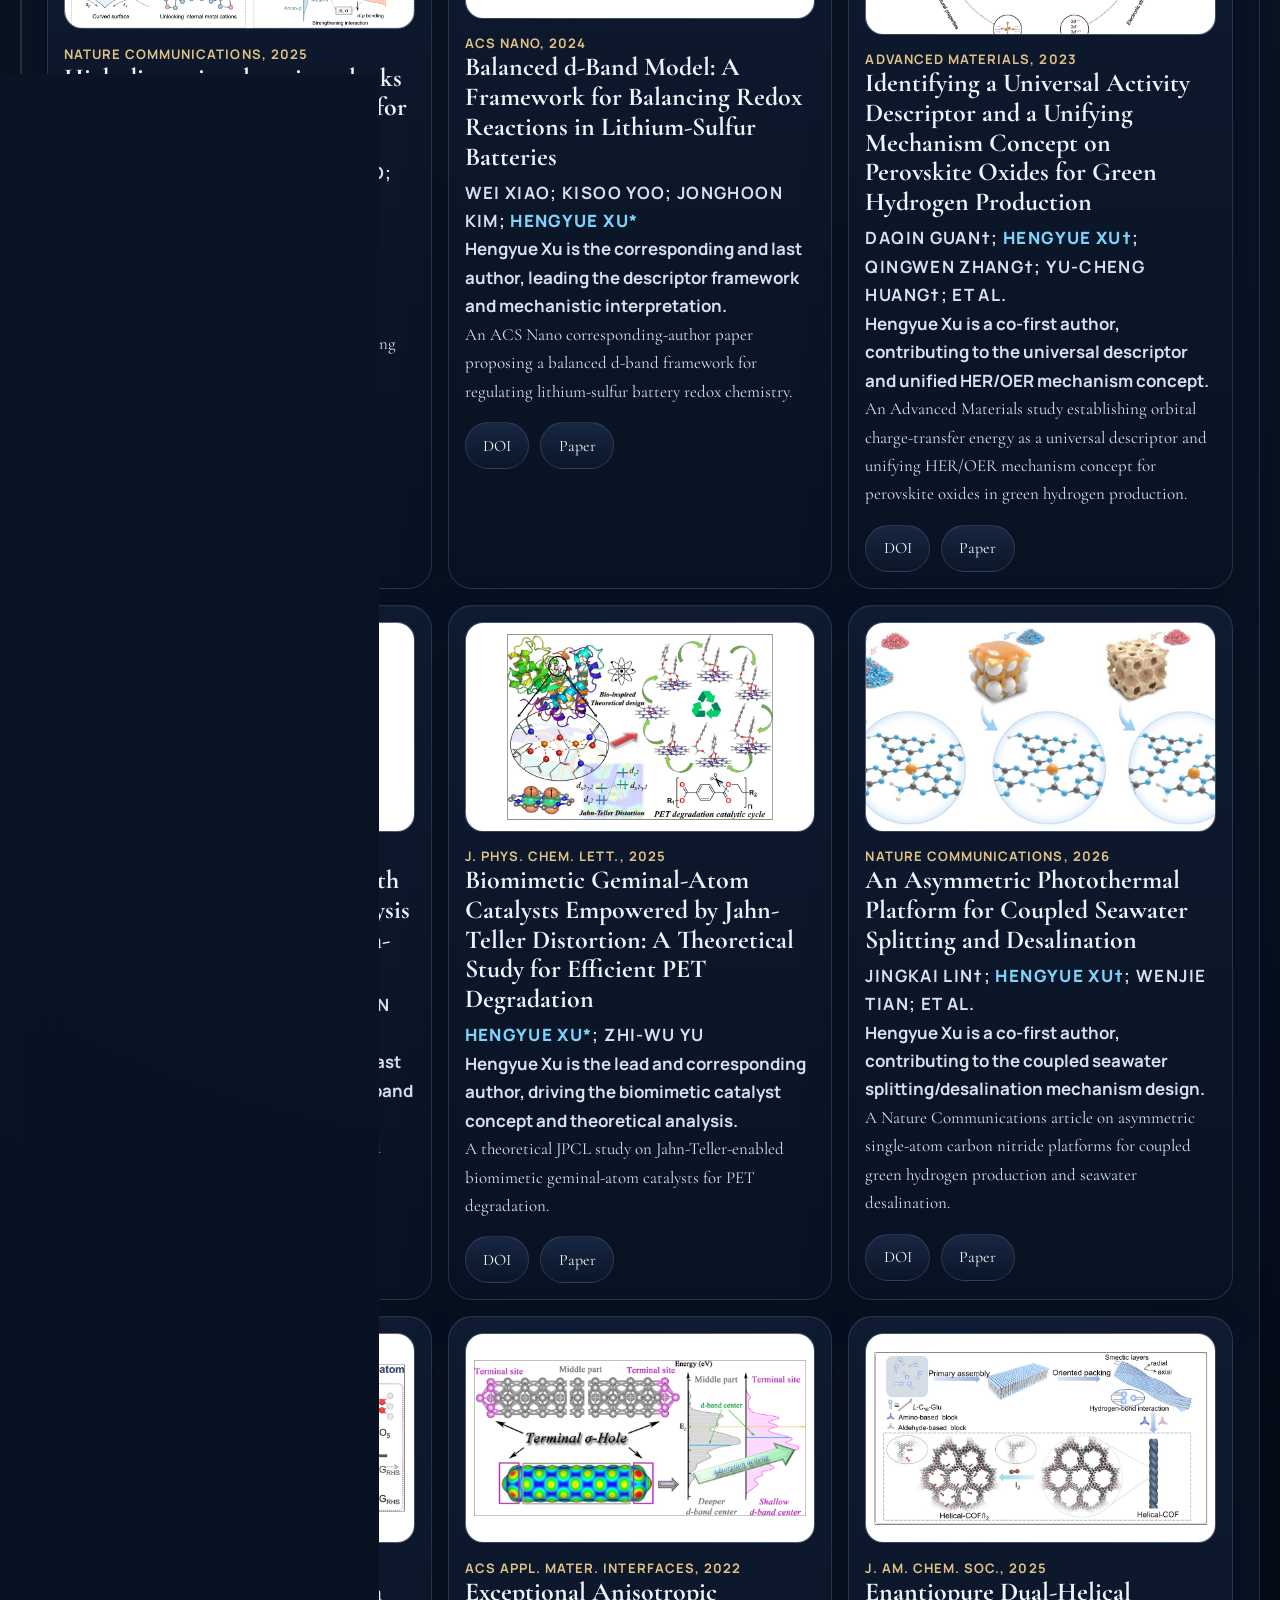
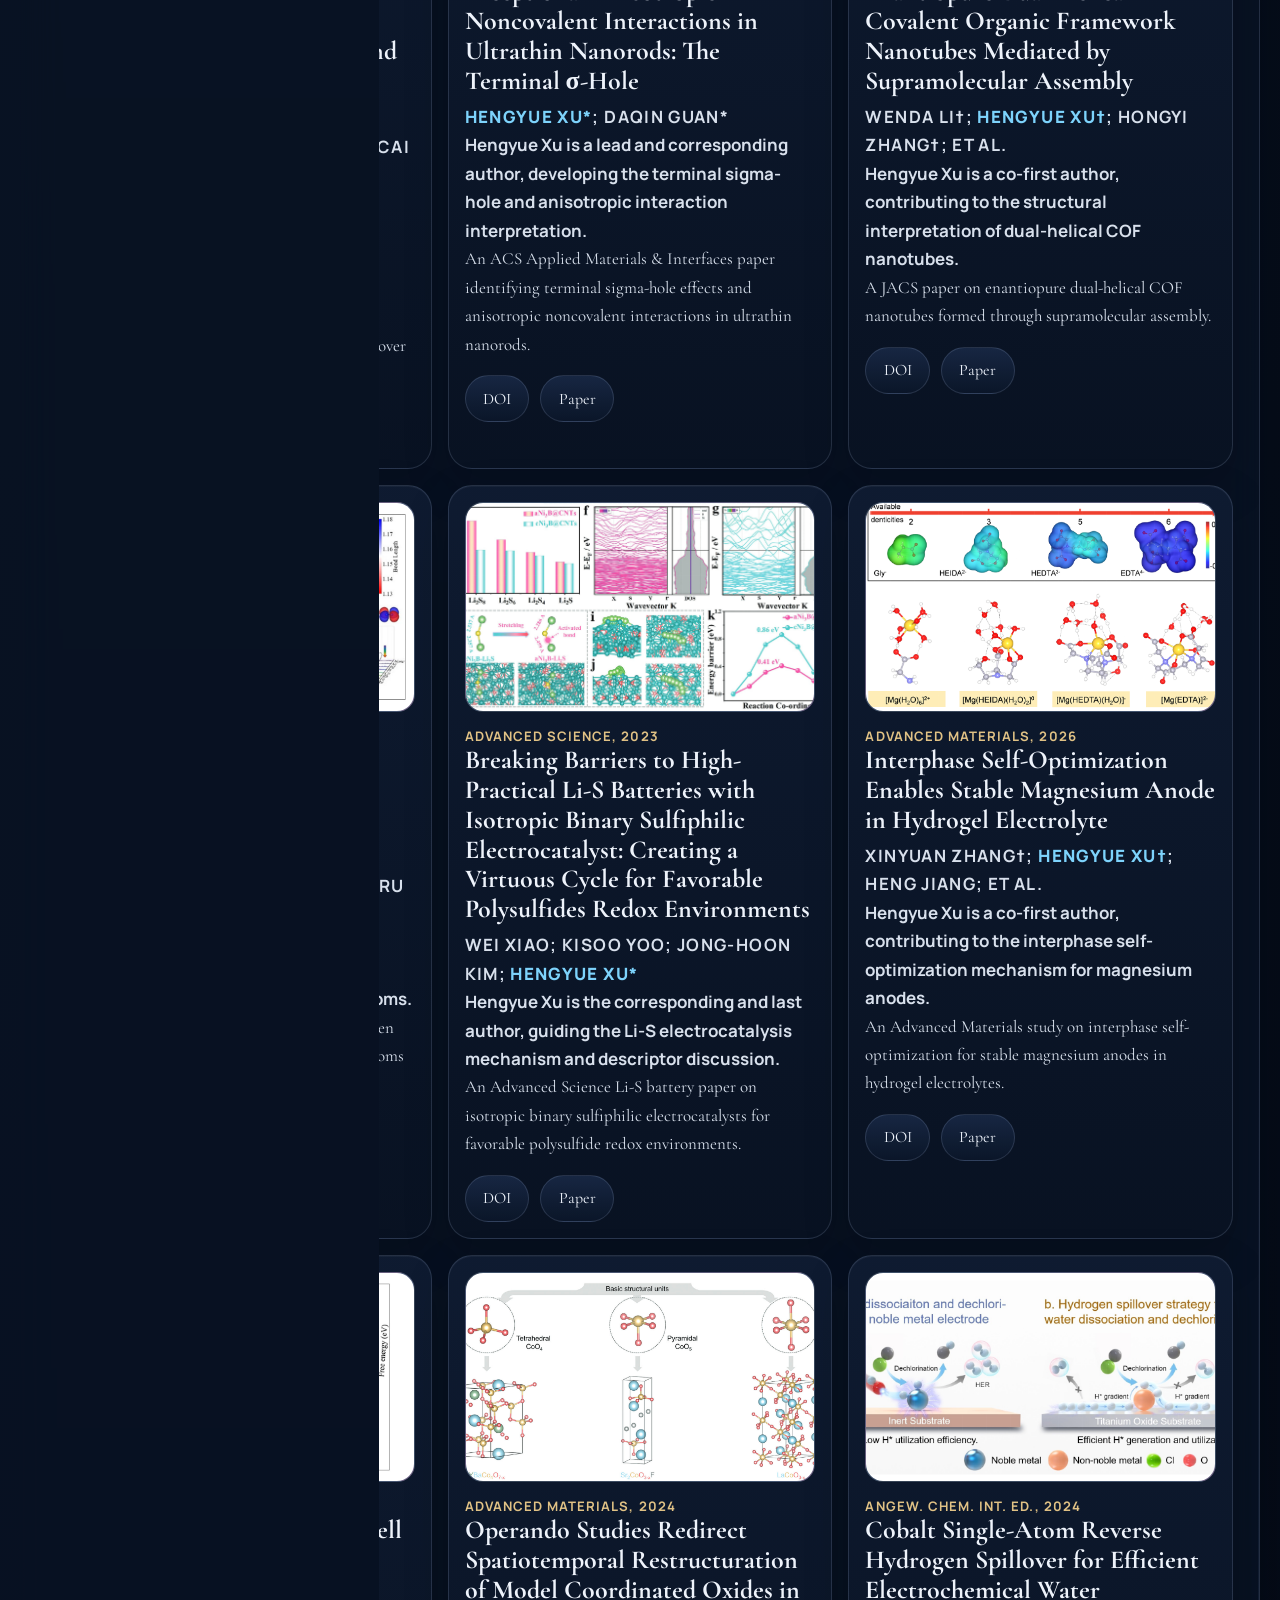
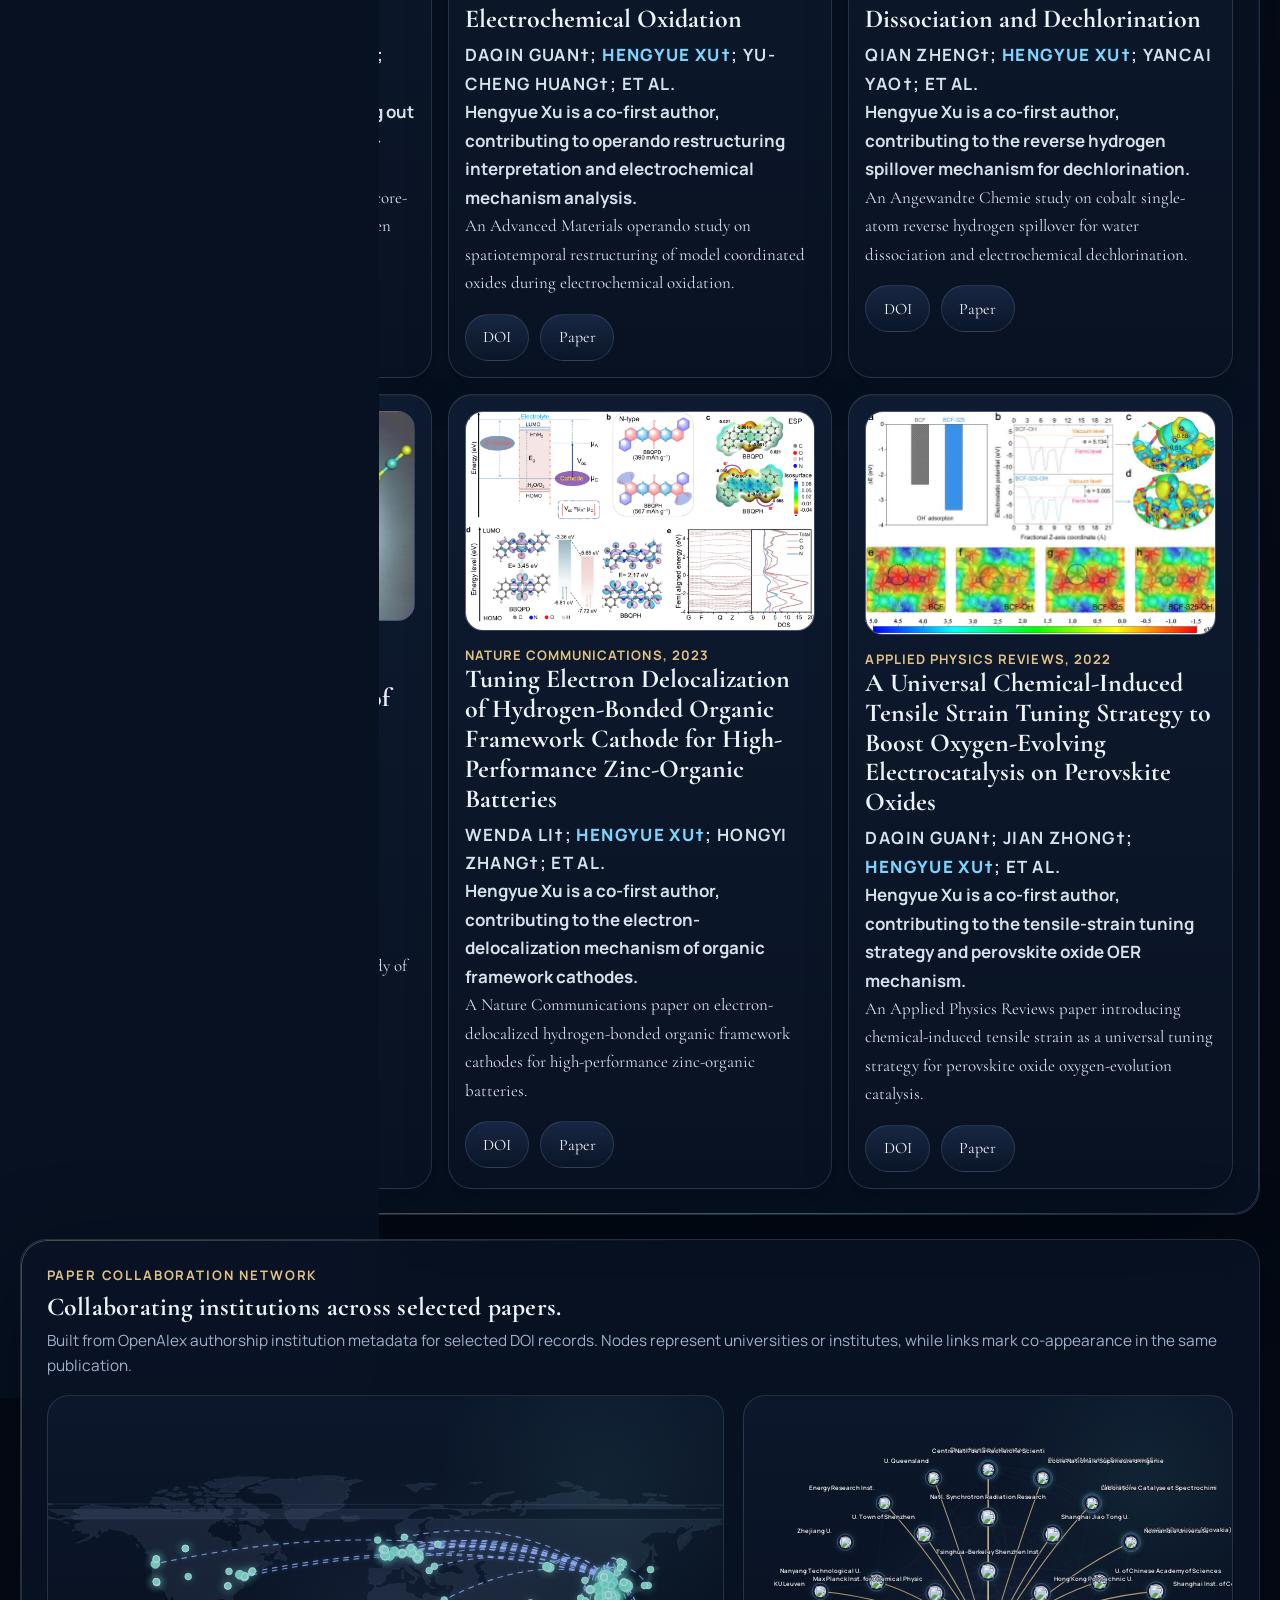
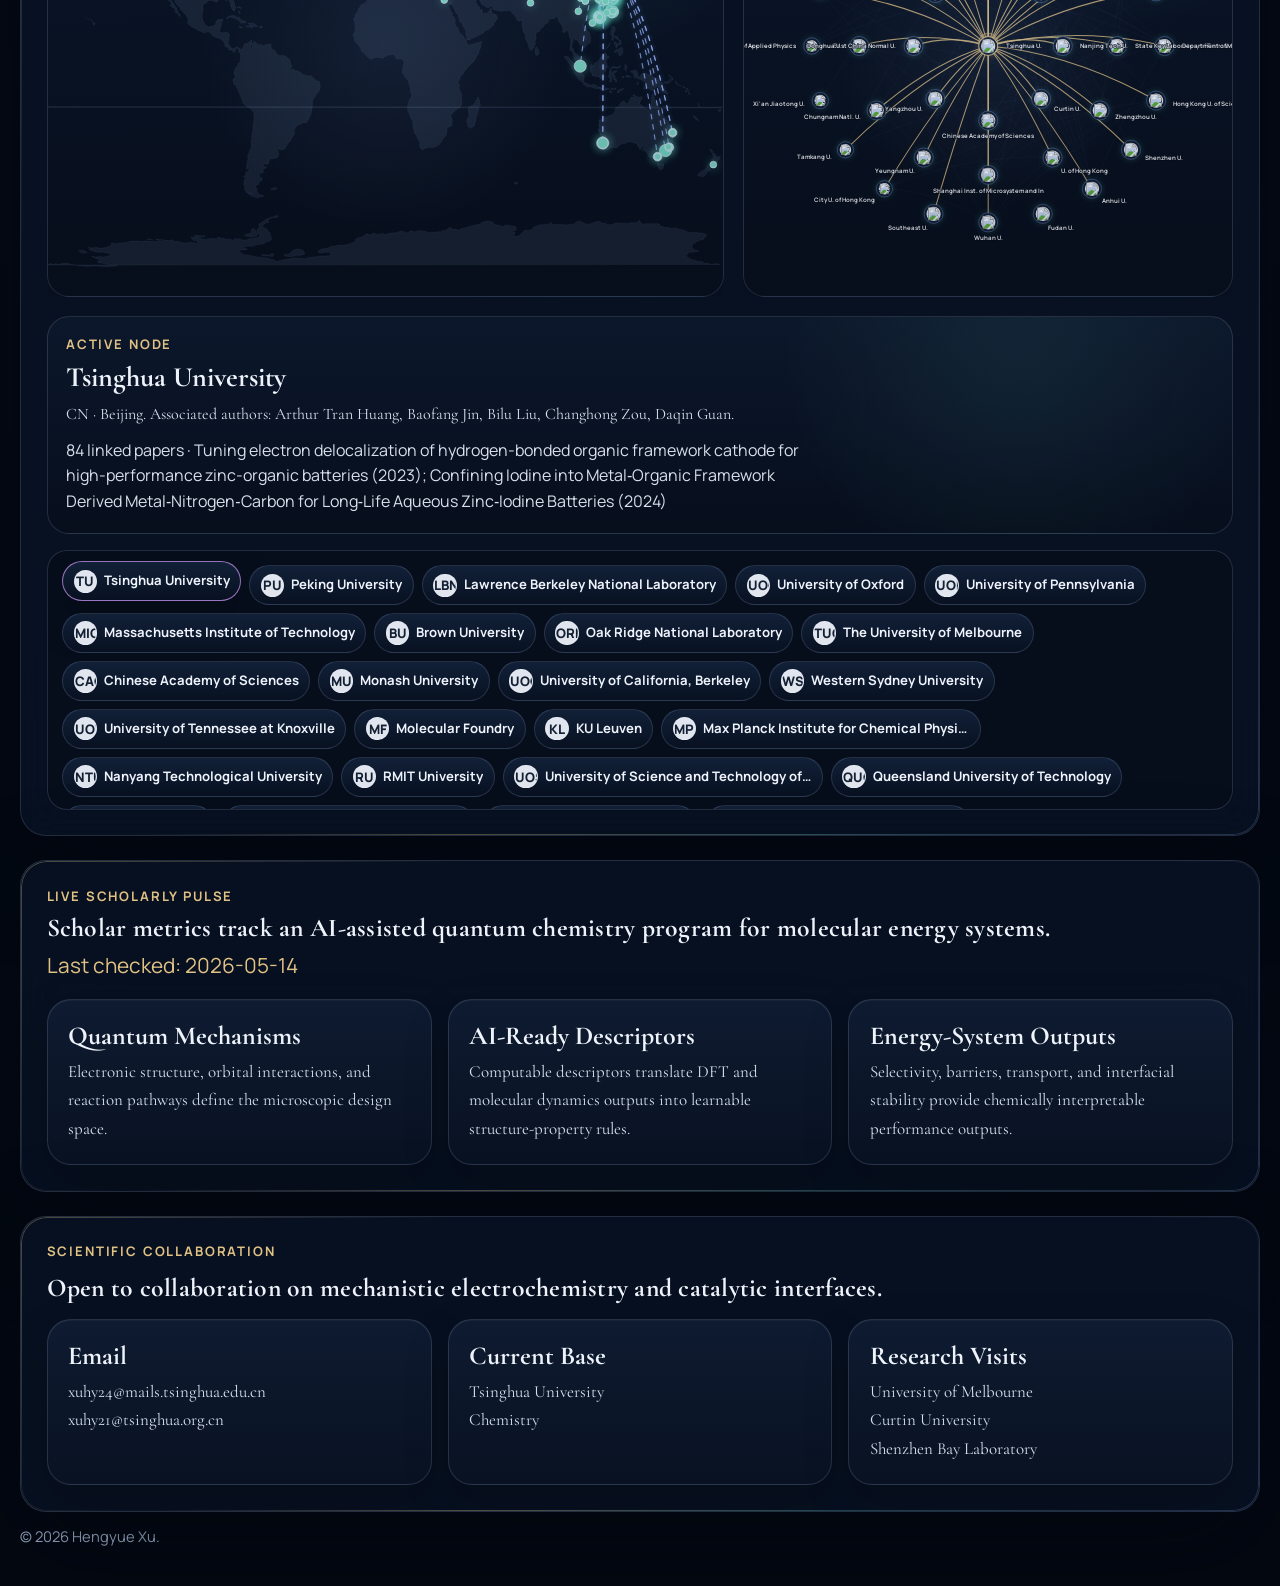
==== commit 54b63418: "Update profile photo" ====
--- a/en.html
+++ b/en.html
@@ -40,7 +40,7 @@
         <div class="hero-copy">
           <div class="hero-identity">
             <div class="hero-avatar-shell">
-              <img class="hero-avatar" src="./assets/avatar-hero.jpg" alt="Portrait of Hengyue Xu" />
+              <img class="hero-avatar" src="./assets/avatar-hero.jpg?v=20260621" alt="Portrait of Hengyue Xu" />
             </div>
             <div class="hero-identity-copy">
               <p class="identity-name">Hengyue Xu</p>
